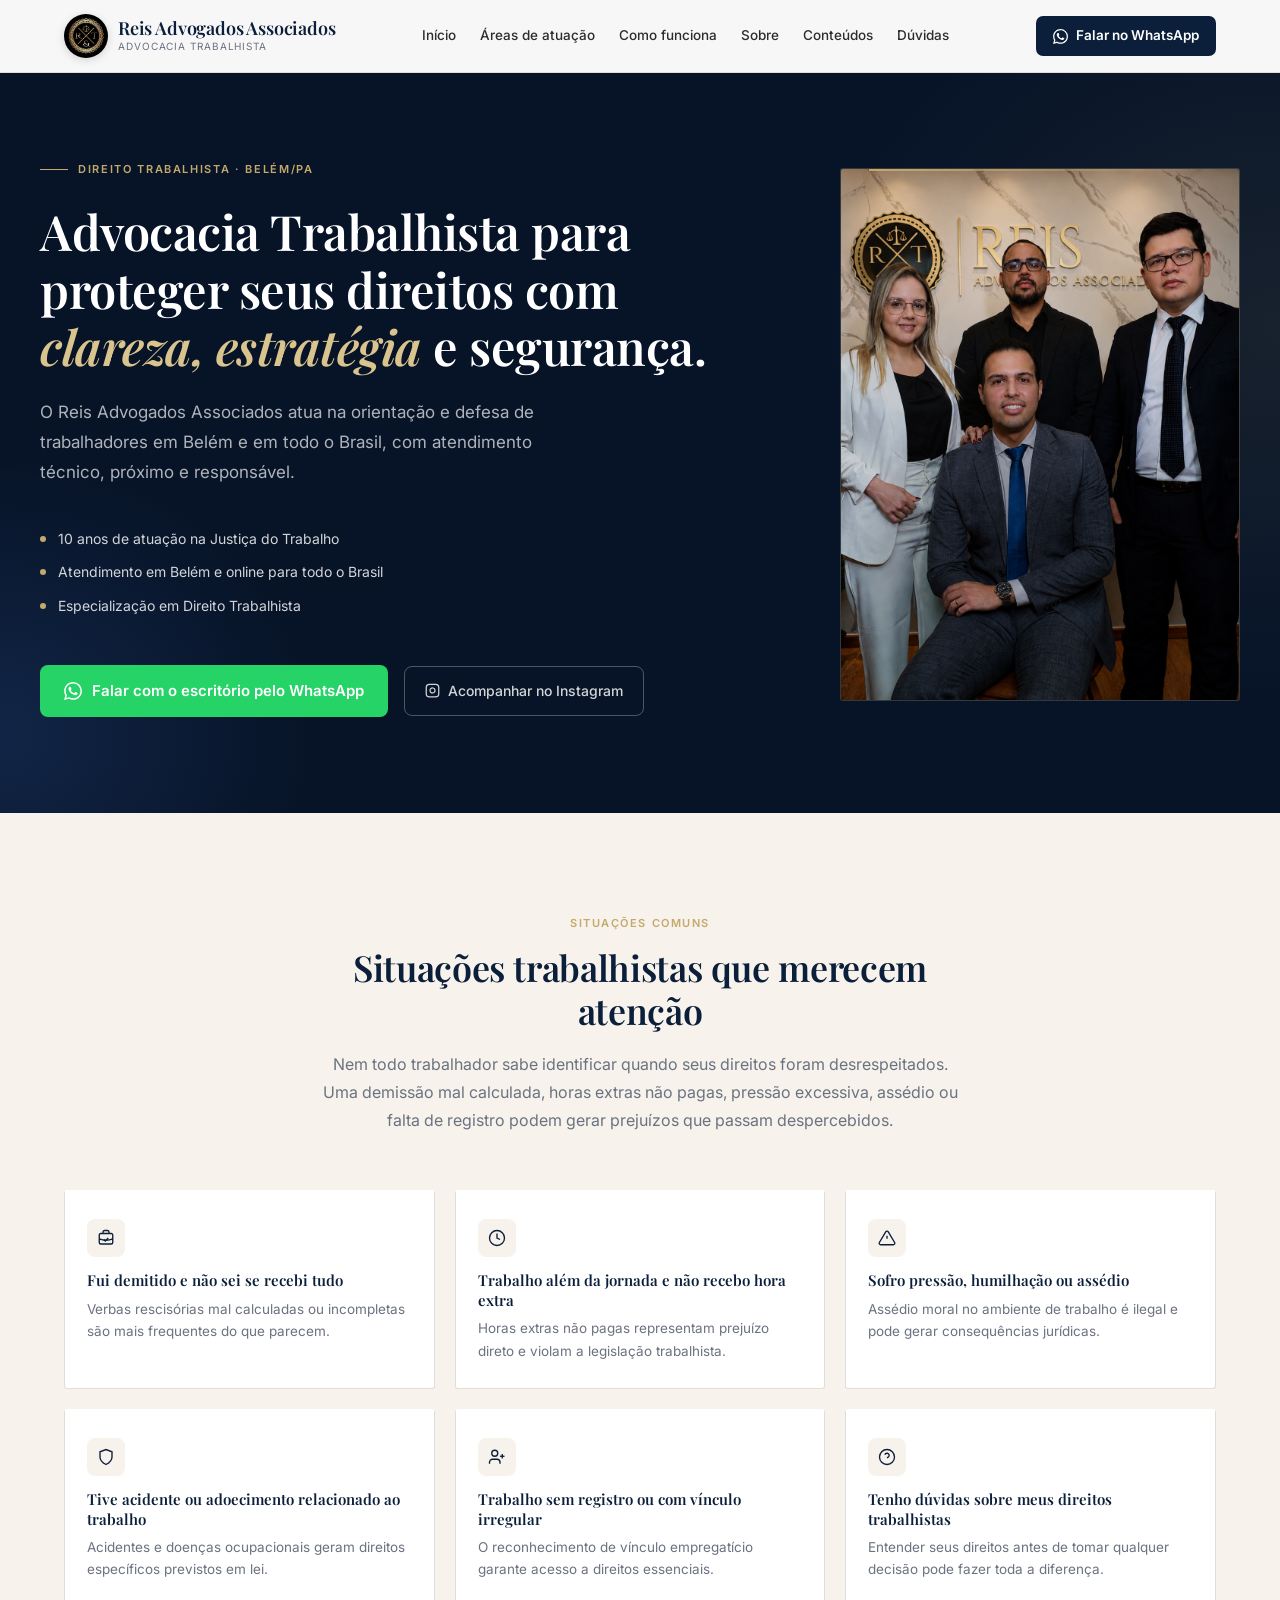
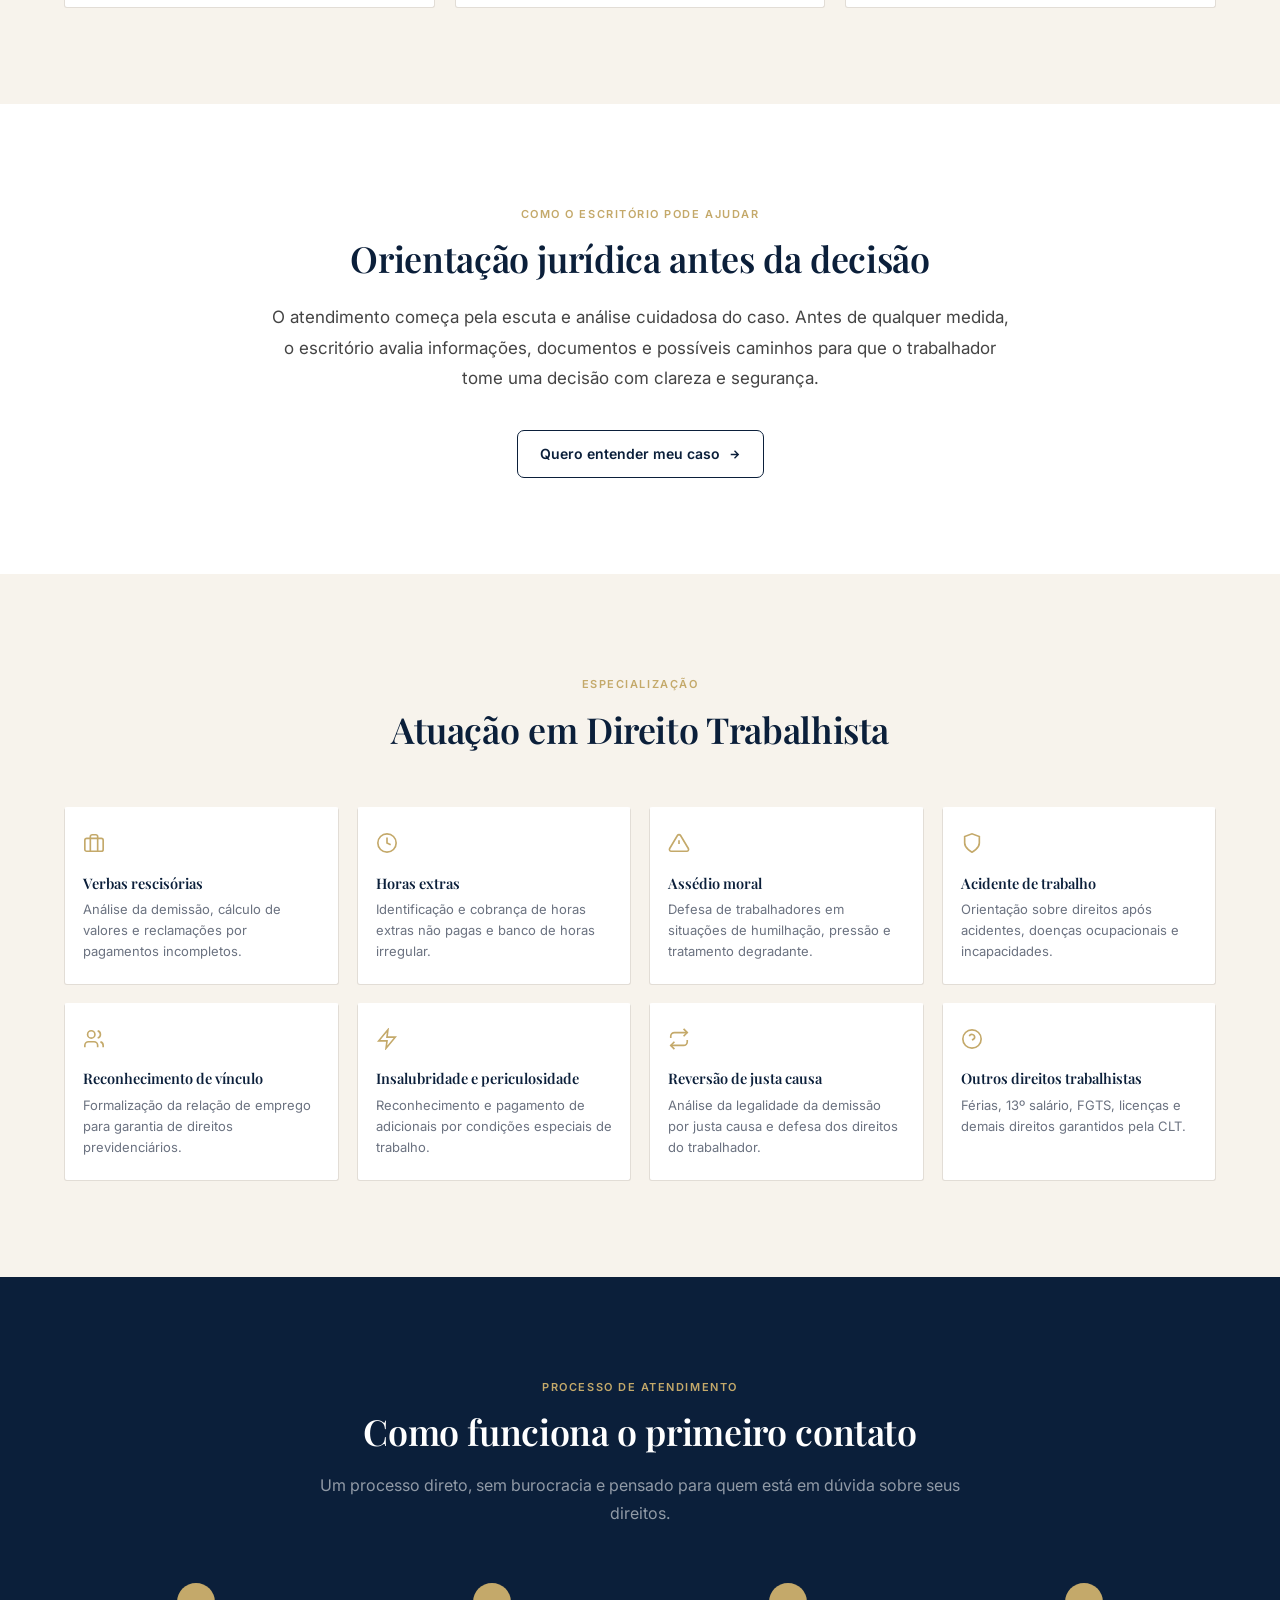
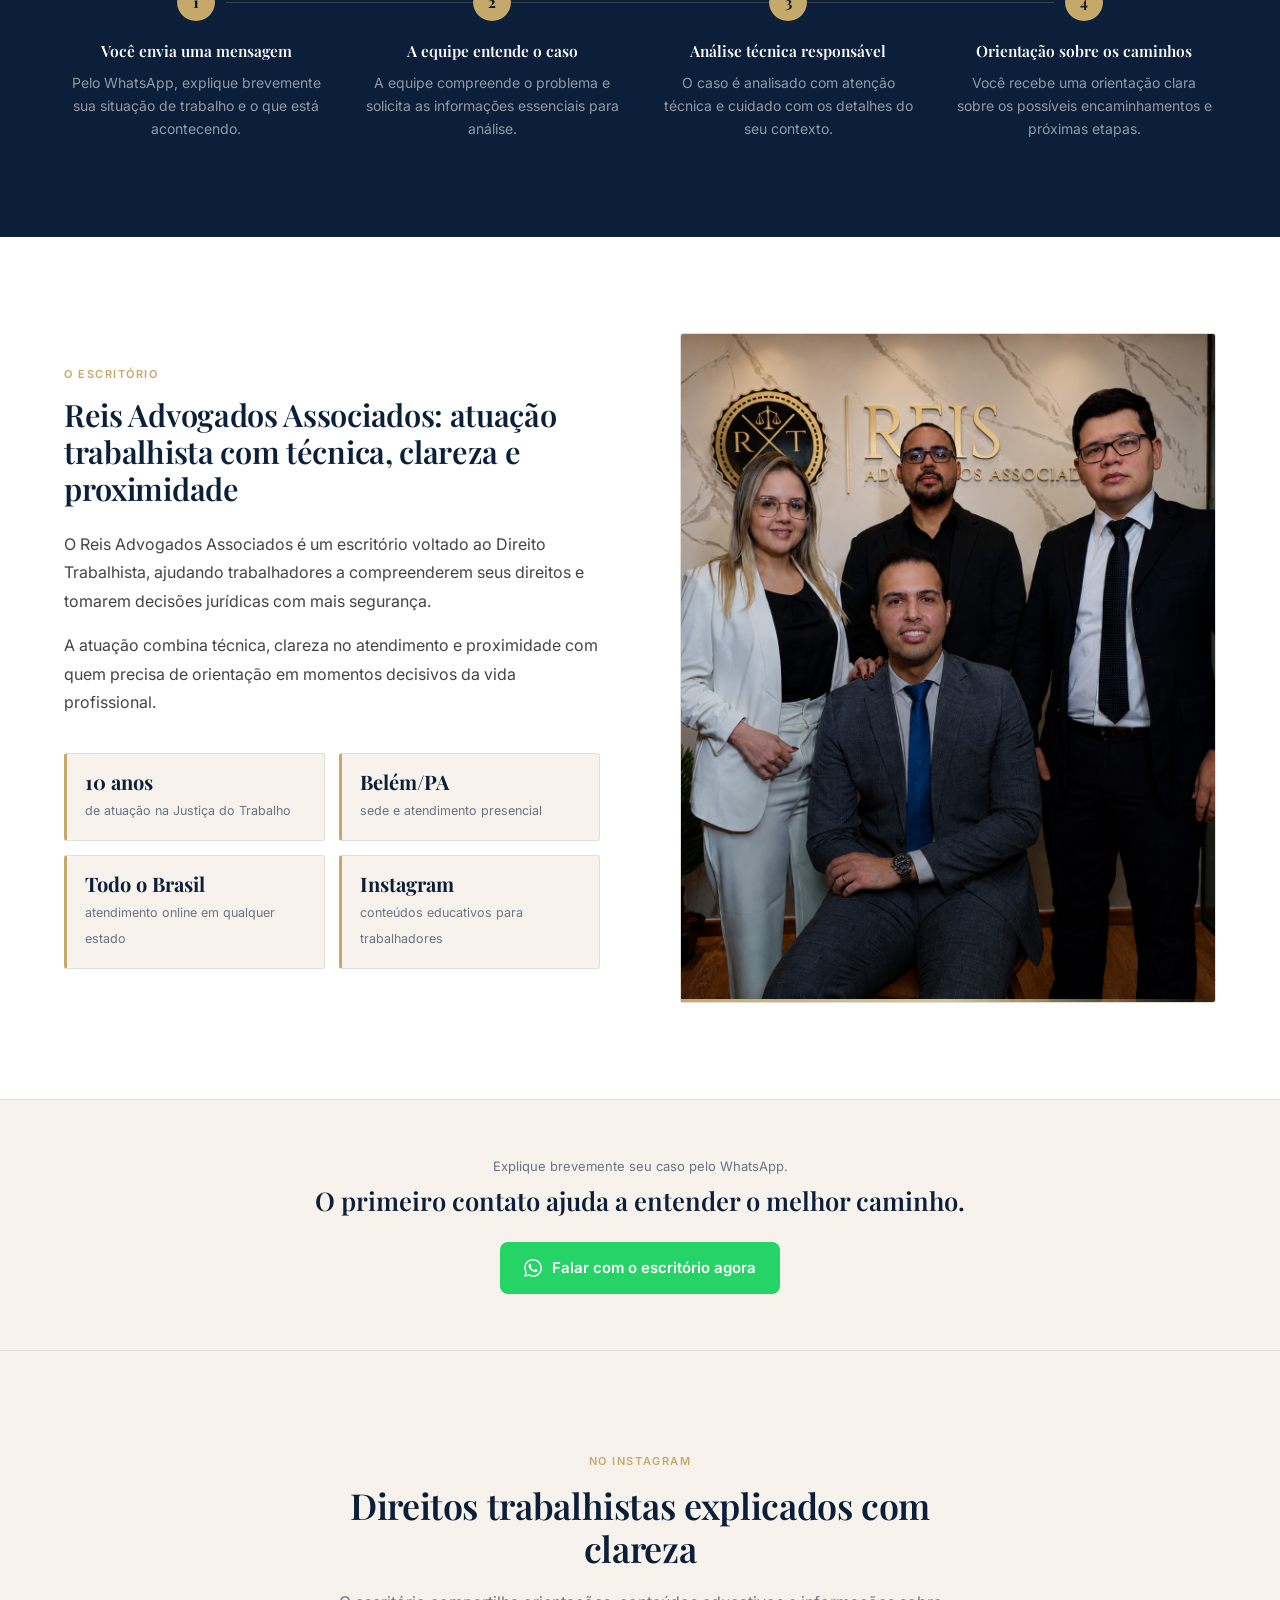
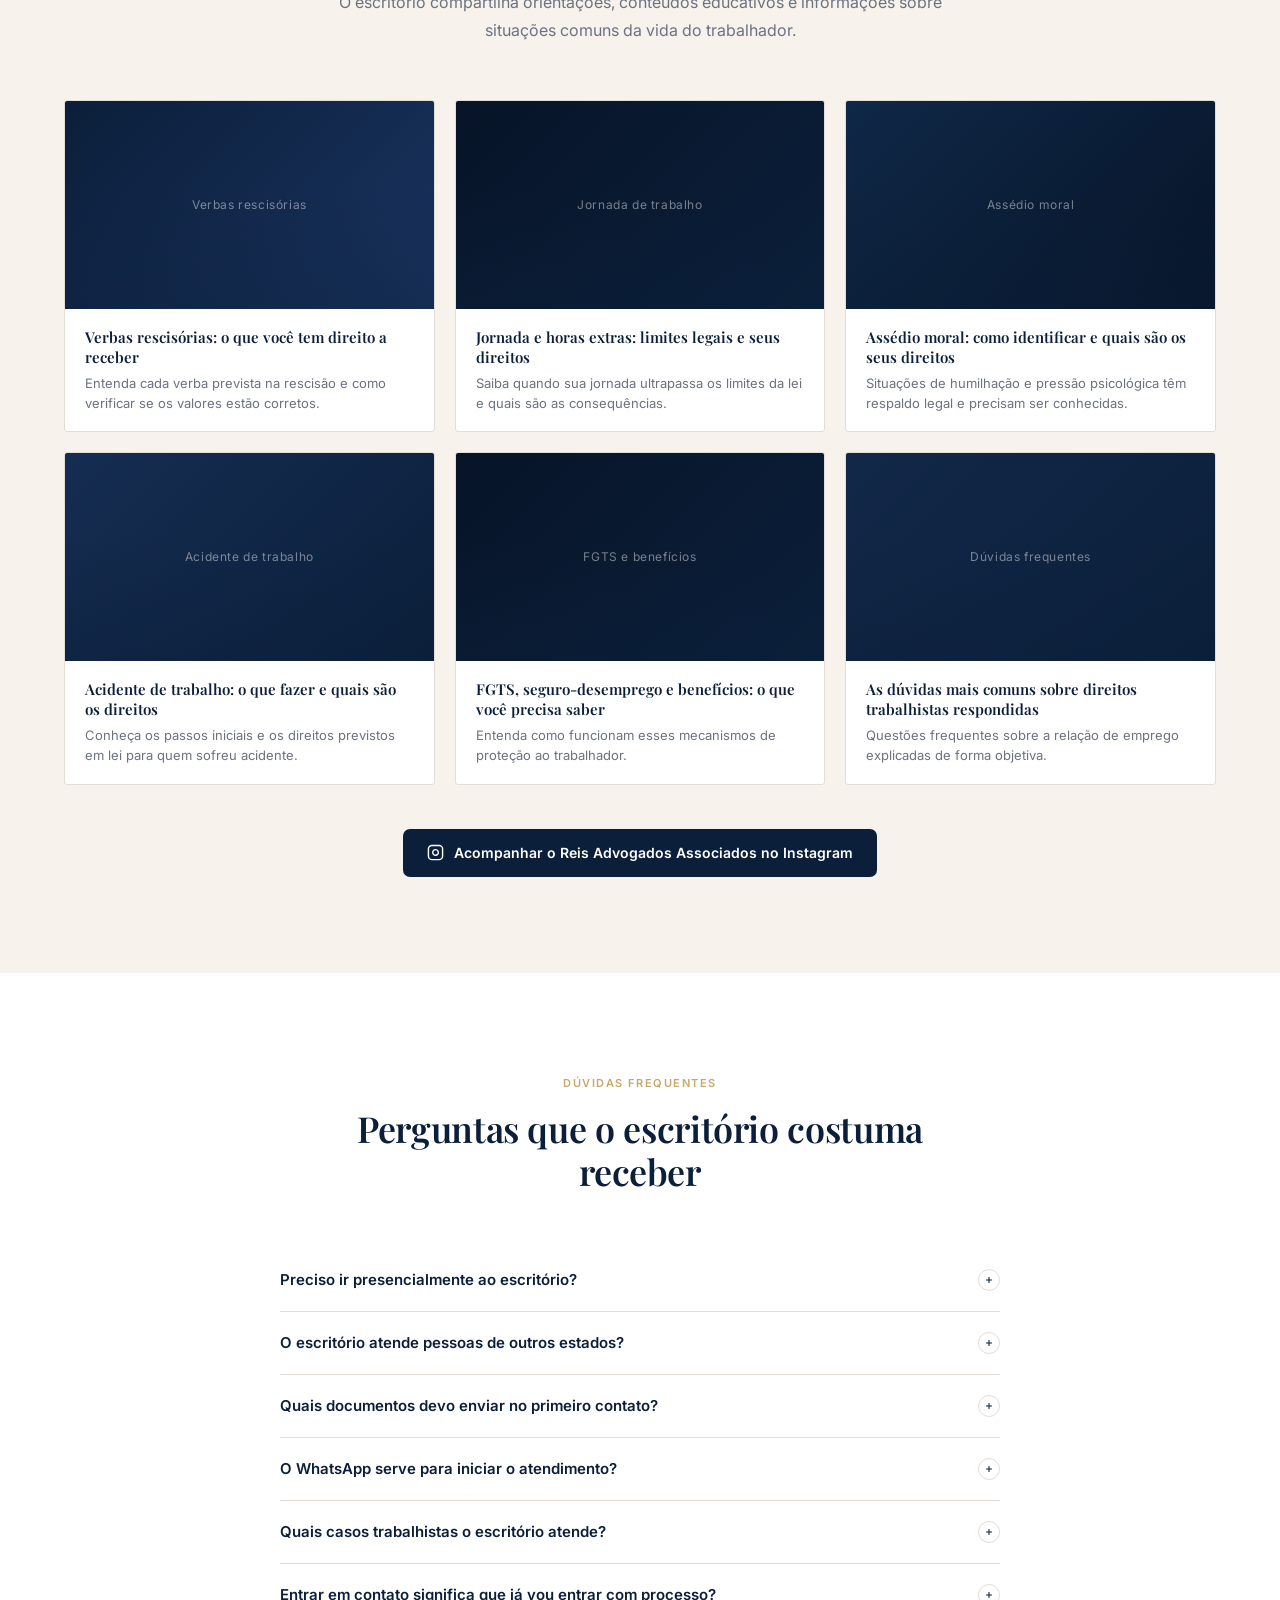
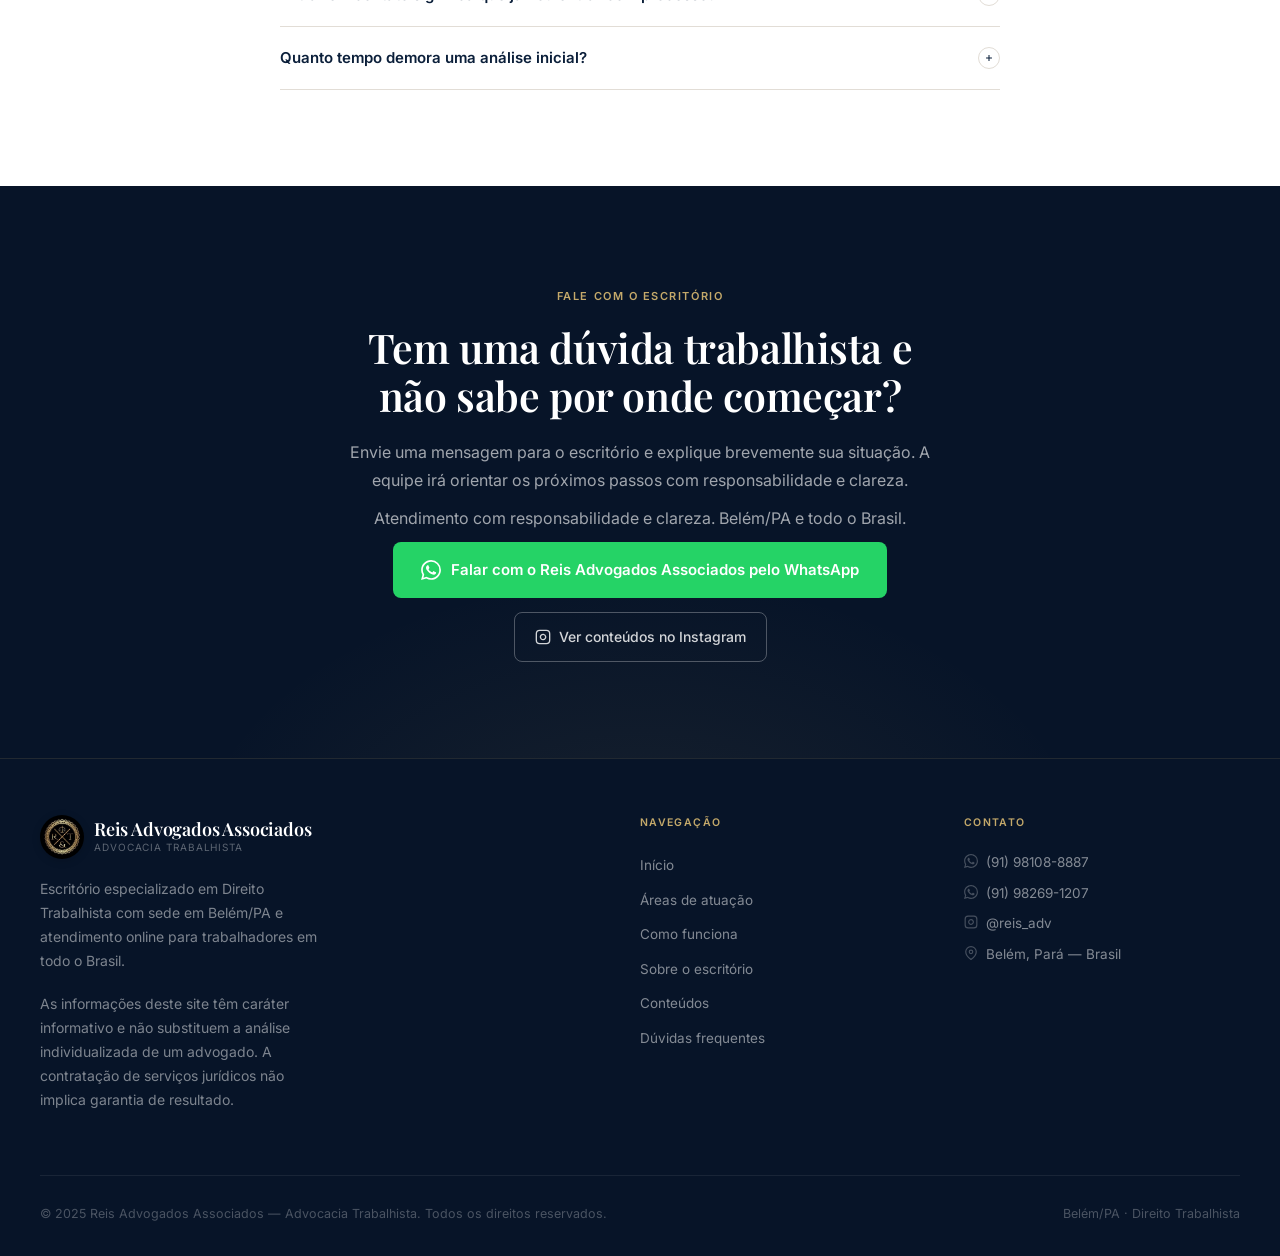
==== index.html @ 092347cc "Add files via upload" ====
<!doctype html>
<html lang="pt-BR">

<head>
  <meta charset="UTF-8">
  <meta name="viewport" content="width=device-width, initial-scale=1.0">
  <title>Reis Advogados Associados | Advocacia Trabalhista em Belém e Atendimento Online</title>
  <meta name="description"
    content="Advocacia trabalhista para trabalhadores em Belém e em todo o Brasil. Orientação em demissão, verbas rescisórias, horas extras, assédio, acidente de trabalho e outros direitos.">
  <meta name="keywords"
    content="advocacia trabalhista Belém, advogado trabalhista Belém, direito trabalhista, atendimento trabalhista online, verbas rescisórias, horas extras, assédio moral, acidente de trabalho, Reis Advogados Associados">
  <meta property="og:title" content="Reis Advogados Associados | Advocacia Trabalhista em Belém e Atendimento Online">
  <meta property="og:description"
    content="Advocacia trabalhista para trabalhadores em Belém e em todo o Brasil. Orientação em demissão, verbas rescisórias, horas extras, assédio, acidente de trabalho e outros direitos.">
  <meta property="og:type" content="website">
  <meta property="og:locale" content="pt_BR">
  <link rel="preconnect" href="https://fonts.googleapis.com">
  <link rel="preconnect" href="https://fonts.gstatic.com" crossorigin>
  <link
    href="https://fonts.googleapis.com/css2?family=Playfair+Display:ital,wght@0,400;0,500;0,600;0,700;1,400;1,600&family=Inter:wght@300;400;500;600&display=swap"
    rel="stylesheet">
  <style>
    *,
    *::before,
    *::after {
      box-sizing: border-box;
      margin: 0;
      padding: 0;
    }

    :root {
      --navy: #0B1F3A;
      --navy-deep: #071428;
      --navy-mid: #1a3360;
      --ivory: #F7F3EC;
      --ivory-warm: #EDE8DF;
      --gold: #C4A96A;
      --gold-light: #D9C48E;
      --graphite: #2C2C2C;
      --muted: #6B7280;
      --border: #E2DDD6;
      --surface: #FFFFFF;
      --whatsapp: #25D366;
      --whatsapp-dk: #1DAB52;

      --font-display: 'Playfair Display', 'Georgia', serif;
      --font-body: 'Inter', -apple-system, system-ui, sans-serif;

      --max-w: 1200px;
      --sp-lg: 96px;
      --sp-md: 64px;
    }

    html {
      scroll-behavior: smooth;
    }

    body {
      font-family: var(--font-body);
      background: var(--surface);
      color: var(--graphite);
      line-height: 1.6;
      font-size: 16px;
      -webkit-font-smoothing: antialiased;
    }

    .container {
      max-width: var(--max-w);
      margin: 0 auto;
      padding: 0 24px;
    }

    /* ── HEADER ─────────────────────────────── */
    .site-header {
      position: fixed;
      top: 0;
      left: 0;
      right: 0;
      z-index: 200;
      background: rgba(255, 255, 255, 0.97);
      backdrop-filter: blur(10px);
      border-bottom: 1px solid var(--border);
      transition: box-shadow 0.3s;
    }

    .site-header.scrolled {
      box-shadow: 0 2px 20px rgba(11, 31, 58, 0.09);
    }

    .header-inner {
      max-width: var(--max-w);
      margin: 0 auto;
      padding: 0 24px;
      height: 72px;
      display: flex;
      align-items: center;
      justify-content: space-between;
      gap: 24px;
    }

    .logo {
      display: flex;
      align-items: center;
      gap: 10px;
      text-decoration: none;
      flex-shrink: 0;
    }

    .logo-img {
      width: 44px;
      height: 44px;
      border-radius: 50%;
      object-fit: cover;
      box-shadow: 0 2px 8px rgba(0, 0, 0, 0.15);
    }

    .logo-text {
      font-family: var(--font-display);
      font-weight: 600;
      font-size: 18px;
      color: var(--navy);
      letter-spacing: -0.01em;
      line-height: 1.15;
    }

    .logo-sub {
      display: block;
      font-family: var(--font-body);
      font-weight: 400;
      font-size: 10px;
      color: var(--muted);
      letter-spacing: 0.09em;
      text-transform: uppercase;
    }

    .main-nav {
      display: flex;
      align-items: center;
      gap: 2px;
    }

    .main-nav a {
      text-decoration: none;
      font-size: 13.5px;
      font-weight: 500;
      color: var(--graphite);
      padding: 8px 11px;
      border-radius: 6px;
      transition: color 0.2s, background 0.2s;
      white-space: nowrap;
    }

    .main-nav a:hover {
      color: var(--navy);
      background: var(--ivory);
    }

    .header-actions {
      display: flex;
      align-items: center;
      gap: 12px;
      flex-shrink: 0;
    }

    .btn-header-wa {
      display: inline-flex;
      align-items: center;
      gap: 8px;
      background: var(--navy);
      color: #fff;
      text-decoration: none;
      font-size: 13.5px;
      font-weight: 600;
      padding: 9px 17px;
      border-radius: 7px;
      transition: background 0.2s, transform 0.15s;
      white-space: nowrap;
    }

    .btn-header-wa:hover {
      background: var(--navy-mid);
      transform: translateY(-1px);
    }

    .hamburger {
      display: none;
      flex-direction: column;
      gap: 5px;
      cursor: pointer;
      padding: 8px;
      background: none;
      border: none;
    }

    .hamburger span {
      display: block;
      width: 22px;
      height: 2px;
      background: var(--navy);
      border-radius: 2px;
      transition: all 0.3s;
    }

    .hamburger.open span:nth-child(1) {
      transform: translateY(7px) rotate(45deg);
    }

    .hamburger.open span:nth-child(2) {
      opacity: 0;
    }

    .hamburger.open span:nth-child(3) {
      transform: translateY(-7px) rotate(-45deg);
    }

    .mobile-nav {
      display: none;
      position: fixed;
      inset: 0;
      z-index: 199;
      background: rgba(255, 255, 255, 0.98);
      backdrop-filter: blur(10px);
      flex-direction: column;
      padding: 96px 32px 40px;
      gap: 4px;
      overflow-y: auto;
    }

    .mobile-nav.open {
      display: flex;
    }

    .mobile-nav a {
      text-decoration: none;
      font-size: 19px;
      font-family: var(--font-display);
      font-weight: 500;
      color: var(--navy);
      padding: 13px 0;
      border-bottom: 1px solid var(--border);
      transition: color 0.2s;
    }

    .mobile-nav a:hover {
      color: var(--gold);
    }

    .mobile-nav .btn-header-wa {
      margin-top: 28px;
      justify-content: center;
      font-size: 16px;
      padding: 15px 24px;
    }

    /* ── HERO ────────────────────────────────── */
    .hero {
      background: var(--navy-deep);
      padding: 152px 24px 96px;
      position: relative;
      overflow: hidden;
    }

    .hero::before {
      content: '';
      position: absolute;
      inset: 0;
      pointer-events: none;
      background:
        radial-gradient(ellipse 55% 70% at 100% 40%, rgba(196, 169, 106, 0.09) 0%, transparent 65%),
        radial-gradient(ellipse 40% 55% at 0% 90%, rgba(26, 51, 96, 0.55) 0%, transparent 60%);
    }

    .hero-inner {
      max-width: var(--max-w);
      margin: 0 auto;
      display: grid;
      grid-template-columns: 1fr 400px;
      gap: 72px;
      align-items: center;
      position: relative;
    }

    .hero-eyebrow {
      display: inline-flex;
      align-items: center;
      gap: 10px;
      font-size: 11px;
      font-weight: 600;
      letter-spacing: 0.15em;
      text-transform: uppercase;
      color: var(--gold);
      margin-bottom: 24px;
    }

    .hero-eyebrow::before {
      content: '';
      display: block;
      width: 28px;
      height: 1px;
      background: var(--gold);
    }

    .hero h1 {
      font-family: var(--font-display);
      font-size: clamp(30px, 3.8vw, 50px);
      font-weight: 600;
      line-height: 1.18;
      letter-spacing: -0.01em;
      color: #fff;
      margin-bottom: 24px;
    }

    .hero h1 em {
      font-style: italic;
      color: var(--gold-light);
    }

    .hero-sub {
      font-size: 17px;
      line-height: 1.75;
      color: rgba(255, 255, 255, 0.68);
      max-width: 500px;
      margin-bottom: 40px;
    }

    .hero-proof {
      list-style: none;
      display: flex;
      flex-direction: column;
      gap: 11px;
      margin-bottom: 48px;
    }

    .hero-proof li {
      display: flex;
      align-items: center;
      gap: 12px;
      font-size: 14px;
      color: rgba(255, 255, 255, 0.82);
    }

    .hero-proof li::before {
      content: '';
      flex-shrink: 0;
      width: 6px;
      height: 6px;
      background: var(--gold);
      border-radius: 50%;
    }

    .hero-actions {
      display: flex;
      align-items: center;
      gap: 16px;
      flex-wrap: wrap;
    }

    .btn-wa {
      display: inline-flex;
      align-items: center;
      gap: 10px;
      background: var(--whatsapp);
      color: #fff;
      text-decoration: none;
      font-size: 15px;
      font-weight: 600;
      padding: 14px 24px;
      border-radius: 8px;
      transition: background 0.2s, transform 0.15s, box-shadow 0.2s;
    }

    .btn-wa:hover {
      background: var(--whatsapp-dk);
      transform: translateY(-2px);
      box-shadow: 0 10px 28px rgba(37, 211, 102, 0.28);
    }

    .btn-ghost {
      display: inline-flex;
      align-items: center;
      gap: 8px;
      border: 1px solid rgba(255, 255, 255, 0.28);
      color: rgba(255, 255, 255, 0.82);
      text-decoration: none;
      font-size: 14px;
      font-weight: 500;
      padding: 13px 20px;
      border-radius: 8px;
      transition: border-color 0.2s, color 0.2s, background 0.2s;
    }

    .btn-ghost:hover {
      border-color: rgba(255, 255, 255, 0.55);
      color: #fff;
      background: rgba(255, 255, 255, 0.05);
    }

    .hero-visual {
      position: relative;
    }

    .hero-img-frame {
      background: rgba(255, 255, 255, 0.04);
      border: 1px solid rgba(196, 169, 106, 0.2);
      border-radius: 3px;
      aspect-ratio: 3/4;
      display: flex;
      flex-direction: column;
      align-items: center;
      justify-content: center;
      text-align: center;
      padding: 32px;
      position: relative;
      overflow: hidden;
    }

    .hero-img-frame::before {
      content: '';
      position: absolute;
      inset: 0;
      background: linear-gradient(135deg, rgba(196, 169, 106, 0.06) 0%, transparent 60%);
    }

    .hero-img-frame::after {
      content: '';
      position: absolute;
      top: 0;
      left: 28px;
      right: 28px;
      height: 2px;
      background: linear-gradient(90deg, var(--gold), transparent);
    }

    .frame-ph-icon {
      width: 44px;
      height: 44px;
      opacity: 0.25;
      margin-bottom: 16px;
    }

    .frame-ph-text {
      font-size: 12px;
      color: rgba(255, 255, 255, 0.38);
      line-height: 1.6;
    }

    .frame-ph-text strong {
      display: block;
      font-size: 13px;
      color: rgba(255, 255, 255, 0.48);
      margin-bottom: 4px;
      font-weight: 500;
    }

    /* ── SECTION BASE ────────────────────────── */
    .section-pad {
      padding: var(--sp-lg) 0;
    }

    .section-pad-sm {
      padding: var(--sp-md) 0;
    }

    .section-head {
      text-align: center;
      max-width: 640px;
      margin: 0 auto 56px;
    }

    .eyebrow {
      display: inline-block;
      font-size: 11px;
      font-weight: 600;
      letter-spacing: 0.14em;
      text-transform: uppercase;
      color: var(--gold);
      margin-bottom: 14px;
    }

    .section-head h2 {
      font-family: var(--font-display);
      font-size: clamp(25px, 2.8vw, 36px);
      font-weight: 600;
      color: var(--navy);
      line-height: 1.2;
      margin-bottom: 18px;
      letter-spacing: -0.01em;
    }

    .section-head p {
      font-size: 16px;
      color: var(--muted);
      line-height: 1.75;
    }

    /* ── PROBLEMS ────────────────────────────── */
    .problems {
      background: var(--ivory);
    }

    .problems-grid {
      display: grid;
      grid-template-columns: repeat(3, 1fr);
      gap: 20px;
    }

    .prob-card {
      background: var(--surface);
      border: 1px solid var(--border);
      border-top: 3px solid transparent;
      border-radius: 3px;
      padding: 26px 22px;
      transition: border-top-color 0.25s, transform 0.2s, box-shadow 0.2s;
    }

    .prob-card:hover {
      border-top-color: var(--navy);
      transform: translateY(-3px);
      box-shadow: 0 8px 28px rgba(11, 31, 58, 0.08);
    }

    .prob-icon {
      width: 38px;
      height: 38px;
      background: var(--ivory);
      border-radius: 8px;
      display: flex;
      align-items: center;
      justify-content: center;
      margin-bottom: 14px;
      color: var(--navy);
    }

    .prob-card h3 {
      font-family: var(--font-display);
      font-size: 15px;
      font-weight: 600;
      color: var(--navy);
      margin-bottom: 7px;
      line-height: 1.3;
    }

    .prob-card p {
      font-size: 13.5px;
      color: var(--muted);
      line-height: 1.65;
    }

    /* ── SOLUTION ────────────────────────────── */
    .solution {
      background: var(--surface);
    }

    .solution-box {
      max-width: 740px;
      margin: 0 auto;
      text-align: center;
    }

    .solution-box h2 {
      font-family: var(--font-display);
      font-size: clamp(25px, 2.8vw, 36px);
      font-weight: 600;
      color: var(--navy);
      line-height: 1.2;
      margin-bottom: 22px;
      letter-spacing: -0.01em;
    }

    .solution-box p {
      font-size: 17px;
      color: #444;
      line-height: 1.8;
      margin-bottom: 36px;
    }

    .btn-outline {
      display: inline-flex;
      align-items: center;
      gap: 8px;
      border: 1.5px solid var(--navy);
      color: var(--navy);
      text-decoration: none;
      font-size: 14px;
      font-weight: 600;
      padding: 12px 22px;
      border-radius: 7px;
      transition: background 0.2s, color 0.2s;
    }

    .btn-outline:hover {
      background: var(--navy);
      color: #fff;
    }

    /* ── AREAS ───────────────────────────────── */
    .areas {
      background: var(--ivory);
    }

    .areas-grid {
      display: grid;
      grid-template-columns: repeat(4, 1fr);
      gap: 18px;
    }

    .area-card {
      background: var(--surface);
      border: 1px solid var(--border);
      border-top: 3px solid transparent;
      border-radius: 3px;
      padding: 22px 18px;
      transition: border-top-color 0.2s, transform 0.2s, box-shadow 0.2s;
    }

    .area-card:hover {
      border-top-color: var(--gold);
      transform: translateY(-2px);
      box-shadow: 0 6px 22px rgba(11, 31, 58, 0.07);
    }

    .area-icon {
      color: var(--gold);
      margin-bottom: 12px;
    }

    .area-card h3 {
      font-family: var(--font-display);
      font-size: 14.5px;
      font-weight: 600;
      color: var(--navy);
      margin-bottom: 7px;
      line-height: 1.3;
    }

    .area-card p {
      font-size: 13px;
      color: var(--muted);
      line-height: 1.6;
    }

    /* ── HOW IT WORKS ────────────────────────── */
    .how {
      background: var(--navy);
    }

    .how .section-head h2 {
      color: #fff;
    }

    .how .section-head p {
      color: rgba(255, 255, 255, 0.55);
    }

    .steps-grid {
      display: grid;
      grid-template-columns: repeat(4, 1fr);
      gap: 32px;
      position: relative;
    }

    .steps-grid::before {
      content: '';
      position: absolute;
      top: 19px;
      left: calc(12.5% + 18px);
      right: calc(12.5% + 18px);
      height: 1px;
      background: rgba(196, 169, 106, 0.25);
    }

    .step {
      text-align: center;
    }

    .step-num {
      width: 38px;
      height: 38px;
      background: var(--gold);
      border-radius: 50%;
      display: flex;
      align-items: center;
      justify-content: center;
      font-family: var(--font-display);
      font-size: 15px;
      font-weight: 700;
      color: var(--navy-deep);
      margin: 0 auto 20px;
      position: relative;
      z-index: 1;
    }

    .step h3 {
      font-family: var(--font-display);
      font-size: 15.5px;
      font-weight: 600;
      color: #fff;
      margin-bottom: 10px;
      line-height: 1.3;
    }

    .step p {
      font-size: 14px;
      color: rgba(255, 255, 255, 0.55);
      line-height: 1.65;
    }

    /* ── ABOUT ───────────────────────────────── */
    .about {
      background: var(--surface);
    }

    .about-inner {
      max-width: var(--max-w);
      margin: 0 auto;
      padding: 0 24px;
      display: grid;
      grid-template-columns: 1fr 1fr;
      gap: 80px;
      align-items: center;
    }

    .about-content .eyebrow {
      display: block;
      margin-bottom: 14px;
    }

    .about-content h2 {
      font-family: var(--font-display);
      font-size: clamp(24px, 2.4vw, 32px);
      font-weight: 600;
      color: var(--navy);
      line-height: 1.2;
      margin-bottom: 22px;
      letter-spacing: -0.01em;
    }

    .about-content p {
      font-size: 16px;
      color: #444;
      line-height: 1.78;
      margin-bottom: 16px;
    }

    .about-stats {
      display: grid;
      grid-template-columns: 1fr 1fr;
      gap: 14px;
      margin-top: 36px;
    }

    .stat {
      background: var(--ivory);
      border: 1px solid var(--border);
      border-left: 3px solid var(--gold);
      border-radius: 3px;
      padding: 18px;
    }

    .stat strong {
      display: block;
      font-family: var(--font-display);
      font-size: 20px;
      font-weight: 700;
      color: var(--navy);
      line-height: 1;
      margin-bottom: 5px;
    }

    .stat span {
      font-size: 12.5px;
      color: var(--muted);
      line-height: 1.4;
    }

    .about-visual {
      background: var(--ivory);
      border: 1px solid var(--border);
      border-radius: 3px;
      aspect-ratio: 4/5;
      display: flex;
      align-items: center;
      justify-content: center;
      flex-direction: column;
      gap: 12px;
      text-align: center;
      padding: 40px;
      position: relative;
      overflow: hidden;
    }

    .about-visual::after {
      content: '';
      position: absolute;
      bottom: 0;
      left: 0;
      right: 0;
      height: 3px;
      background: linear-gradient(90deg, var(--gold), var(--gold-light), transparent);
    }

    .about-ph-text {
      font-size: 13px;
      color: var(--muted);
      line-height: 1.6;
      max-width: 200px;
    }

    .about-ph-text strong {
      display: block;
      font-size: 14px;
      color: var(--graphite);
      font-weight: 500;
      margin-bottom: 4px;
    }

    /* ── MID-PAGE CTA ────────────────────────── */
    .mid-cta {
      background: var(--ivory);
      padding: 56px 24px;
      text-align: center;
      border-top: 1px solid var(--border);
      border-bottom: 1px solid var(--border);
    }

    .mid-cta p.micro {
      font-size: 13px;
      color: var(--muted);
      margin-bottom: 8px;
    }

    .mid-cta h3 {
      font-family: var(--font-display);
      font-size: clamp(20px, 2vw, 26px);
      color: var(--navy);
      font-weight: 600;
      margin-bottom: 24px;
      line-height: 1.3;
    }

    /* ── CONTENT ─────────────────────────────── */
    .content-sec {
      background: var(--ivory);
    }

    .content-grid {
      display: grid;
      grid-template-columns: repeat(3, 1fr);
      gap: 20px;
      margin-bottom: 44px;
    }

    .content-card {
      background: var(--surface);
      border: 1px solid var(--border);
      border-radius: 3px;
      overflow: hidden;
      text-decoration: none;
      color: inherit;
      display: block;
      transition: transform 0.2s, box-shadow 0.2s;
    }

    .content-card:hover {
      transform: translateY(-3px);
      box-shadow: 0 10px 28px rgba(11, 31, 58, 0.1);
    }

    .card-thumb {
      aspect-ratio: 16/9;
      display: flex;
      align-items: center;
      justify-content: center;
      position: relative;
      overflow: hidden;
    }

    .card-thumb::after {
      content: '';
      position: absolute;
      inset: 0;
      background: linear-gradient(to bottom, transparent 40%, rgba(11, 31, 58, 0.35));
    }

    .thumb-label {
      font-size: 12px;
      color: rgba(255, 255, 255, 0.45);
      letter-spacing: 0.05em;
      position: relative;
      z-index: 1;
    }

    .card-body {
      padding: 18px 20px;
    }

    .card-body h3 {
      font-family: var(--font-display);
      font-size: 15px;
      font-weight: 600;
      color: var(--navy);
      margin-bottom: 6px;
      line-height: 1.35;
    }

    .card-body p {
      font-size: 13px;
      color: var(--muted);
      line-height: 1.55;
    }

    .ig-cta {
      text-align: center;
    }

    .btn-ig {
      display: inline-flex;
      align-items: center;
      gap: 10px;
      background: var(--navy);
      color: #fff;
      text-decoration: none;
      font-size: 14px;
      font-weight: 600;
      padding: 13px 24px;
      border-radius: 7px;
      transition: background 0.2s, transform 0.15s;
    }

    .btn-ig:hover {
      background: var(--navy-mid);
      transform: translateY(-1px);
    }

    /* ── FAQ ─────────────────────────────────── */
    .faq {
      background: var(--surface);
    }

    .faq-list {
      max-width: 720px;
      margin: 0 auto;
    }

    .faq-item {
      border-bottom: 1px solid var(--border);
    }

    .faq-btn {
      display: flex;
      justify-content: space-between;
      align-items: center;
      gap: 16px;
      padding: 20px 0;
      cursor: pointer;
      background: none;
      border: none;
      width: 100%;
      text-align: left;
      font-family: var(--font-body);
    }

    .faq-btn span {
      font-size: 15px;
      font-weight: 600;
      color: var(--navy);
      line-height: 1.4;
    }

    .faq-icon {
      flex-shrink: 0;
      width: 22px;
      height: 22px;
      border: 1.5px solid var(--border);
      border-radius: 50%;
      display: flex;
      align-items: center;
      justify-content: center;
      transition: background 0.2s, border-color 0.2s, transform 0.25s;
      color: var(--muted);
    }

    .faq-item.open .faq-icon {
      background: var(--navy);
      border-color: var(--navy);
      color: #fff;
      transform: rotate(45deg);
    }

    .faq-answer {
      overflow: hidden;
      max-height: 0;
      transition: max-height 0.38s ease;
    }

    .faq-item.open .faq-answer {
      max-height: 280px;
    }

    .faq-answer p {
      font-size: 15px;
      color: var(--muted);
      line-height: 1.75;
      padding-bottom: 20px;
    }

    /* ── CTA FINAL ───────────────────────────── */
    .cta-final {
      background: var(--navy-deep);
      padding: 96px 24px;
      text-align: center;
      position: relative;
      overflow: hidden;
    }

    .cta-final::before {
      content: '';
      position: absolute;
      inset: 0;
      background: radial-gradient(ellipse 55% 80% at 50% 120%, rgba(196, 169, 106, 0.09) 0%, transparent 65%);
      pointer-events: none;
    }

    .cta-inner {
      max-width: 580px;
      margin: 0 auto;
      position: relative;
    }

    .cta-final .eyebrow {
      margin-bottom: 18px;
    }

    .cta-final h2 {
      font-family: var(--font-display);
      font-size: clamp(26px, 3.2vw, 42px);
      font-weight: 600;
      color: #fff;
      line-height: 1.18;
      margin-bottom: 18px;
      letter-spacing: -0.01em;
    }

    .cta-final p {
      font-size: 16px;
      color: rgba(255, 255, 255, 0.62);
      line-height: 1.75;
      margin-bottom: 10px;
    }

    .cta-micro {
      font-size: 13px;
      color: rgba(255, 255, 255, 0.38);
      margin-bottom: 36px;
    }

    .cta-actions {
      display: flex;
      gap: 14px;
      justify-content: center;
      flex-wrap: wrap;
    }

    .btn-wa-lg {
      display: inline-flex;
      align-items: center;
      gap: 10px;
      background: var(--whatsapp);
      color: #fff;
      text-decoration: none;
      font-size: 15px;
      font-weight: 600;
      padding: 16px 28px;
      border-radius: 8px;
      transition: background 0.2s, transform 0.15s, box-shadow 0.2s;
    }

    .btn-wa-lg:hover {
      background: var(--whatsapp-dk);
      transform: translateY(-2px);
      box-shadow: 0 12px 32px rgba(37, 211, 102, 0.22);
    }

    /* ── FOOTER ──────────────────────────────── */
    .footer {
      background: var(--navy-deep);
      border-top: 1px solid rgba(196, 169, 106, 0.14);
      padding: 56px 24px 32px;
    }

    .footer-inner {
      max-width: var(--max-w);
      margin: 0 auto;
    }

    .footer-top {
      display: grid;
      grid-template-columns: 2fr 1fr 1fr;
      gap: 48px;
      padding-bottom: 44px;
      border-bottom: 1px solid rgba(255, 255, 255, 0.07);
      margin-bottom: 28px;
    }

    .footer-brand .logo {
      margin-bottom: 18px;
    }

    .footer-brand .logo-text {
      color: #fff;
    }

    .footer-brand .logo-sub {
      color: rgba(255, 255, 255, 0.35);
    }

    .footer-brand p {
      font-size: 14px;
      color: rgba(255, 255, 255, 0.48);
      line-height: 1.7;
      max-width: 280px;
      margin-bottom: 20px;
    }

    .footer-legal {
      font-size: 11.5px;
      color: rgba(255, 255, 255, 0.28);
      line-height: 1.65;
      max-width: 280px;
    }

    .footer-col h4 {
      font-size: 10.5px;
      font-weight: 600;
      letter-spacing: 0.13em;
      text-transform: uppercase;
      color: var(--gold);
      margin-bottom: 20px;
    }

    .footer-col ul {
      list-style: none;
      display: flex;
      flex-direction: column;
      gap: 9px;
    }

    .footer-col ul a {
      text-decoration: none;
      font-size: 13.5px;
      color: rgba(255, 255, 255, 0.5);
      transition: color 0.2s;
    }

    .footer-col ul a:hover {
      color: rgba(255, 255, 255, 0.9);
    }

    .footer-contact-item {
      display: flex;
      align-items: flex-start;
      gap: 8px;
      font-size: 13.5px;
      color: rgba(255, 255, 255, 0.5);
      margin-bottom: 9px;
    }

    .footer-contact-item svg {
      flex-shrink: 0;
      margin-top: 2px;
      opacity: 0.5;
    }

    .footer-contact-item a {
      text-decoration: none;
      color: rgba(255, 255, 255, 0.5);
      transition: color 0.2s;
    }

    .footer-contact-item a:hover {
      color: rgba(255, 255, 255, 0.9);
    }

    .footer-bottom {
      display: flex;
      justify-content: space-between;
      align-items: center;
      gap: 16px;
      flex-wrap: wrap;
    }

    .footer-bottom p {
      font-size: 12.5px;
      color: rgba(255, 255, 255, 0.27);
    }

    /* ── MOBILE BOTTOM BAR ───────────────────── */
    .mobile-bar {
      display: none;
      position: fixed;
      bottom: 0;
      left: 0;
      right: 0;
      z-index: 150;
      padding: 12px 16px calc(12px + env(safe-area-inset-bottom));
      background: var(--surface);
      border-top: 1px solid var(--border);
      box-shadow: 0 -4px 18px rgba(11, 31, 58, 0.09);
    }

    .mobile-bar a {
      display: flex;
      align-items: center;
      justify-content: center;
      gap: 10px;
      background: var(--whatsapp);
      color: #fff;
      text-decoration: none;
      font-size: 15px;
      font-weight: 600;
      padding: 14px;
      border-radius: 10px;
      width: 100%;
    }

    /* ── ANIMATIONS ──────────────────────────── */
    .fade-up {
      opacity: 0;
      transform: translateY(26px);
      transition: opacity 0.6s ease, transform 0.6s ease;
    }

    .fade-up.visible {
      opacity: 1;
      transform: none;
    }

    .d1 {
      transition-delay: 0.1s;
    }

    .d2 {
      transition-delay: 0.2s;
    }

    .d3 {
      transition-delay: 0.3s;
    }

    /* ── RESPONSIVE ──────────────────────────── */
    @media (max-width: 1024px) {
      .areas-grid {
        grid-template-columns: repeat(2, 1fr);
      }

      .steps-grid {
        grid-template-columns: repeat(2, 1fr);
      }

      .steps-grid::before {
        display: none;
      }
    }

    @media (max-width: 768px) {
      :root {
        --sp-lg: 64px;
        --sp-md: 48px;
      }

      .main-nav,
      .btn-header-wa {
        display: none;
      }

      .hamburger {
        display: flex;
      }

      .hero {
        padding: 128px 20px 64px;
      }

      .hero-inner {
        grid-template-columns: 1fr;
        gap: 44px;
      }

      .hero-visual {
        display: none;
      }

      .problems-grid {
        grid-template-columns: 1fr 1fr;
      }

      .areas-grid {
        grid-template-columns: 1fr 1fr;
      }

      .steps-grid {
        grid-template-columns: 1fr 1fr;
      }

      .about-inner {
        grid-template-columns: 1fr;
        padding: 0 20px;
        gap: 48px;
      }

      .about-visual {
        display: none;
      }

      .content-grid {
        grid-template-columns: 1fr 1fr;
      }

      .footer-top {
        grid-template-columns: 1fr;
        gap: 36px;
      }

      .mobile-bar {
        display: block;
      }

      body {
        padding-bottom: 76px;
      }
    }

    @media (max-width: 540px) {
      .problems-grid {
        grid-template-columns: 1fr;
      }

      .areas-grid {
        grid-template-columns: 1fr;
      }

      .steps-grid {
        grid-template-columns: 1fr;
      }

      .content-grid {
        grid-template-columns: 1fr;
      }

      .about-stats {
        grid-template-columns: 1fr;
      }
    }
  </style>
</head>

<body>

  <header class="site-header" id="site-header">
    <div class="header-inner">
      <a href="#inicio" class="logo" aria-label="Reis Advogados Associados – Advocacia Trabalhista">
        <img src="mov5b2cb-image.png" alt="Logo Reis Advogados Associados" class="logo-img">
        <div>
          <div class="logo-text">Reis Advogados Associados</div>
          <span class="logo-sub">Advocacia Trabalhista</span>
        </div>
      </a>
      <nav class="main-nav" aria-label="Navegação principal">
        <a href="#inicio">Início</a>
        <a href="#areas">Áreas de atuação</a>
        <a href="#como-funciona">Como funciona</a>
        <a href="#sobre">Sobre</a>
        <a href="#conteudos">Conteúdos</a>
        <a href="#duvidas">Dúvidas</a>
      </nav>
      <div class="header-actions">
        <a href="https://wa.me/5591981088887?text=Ol%C3%A1%2C%20gostaria%20de%20entender%20meu%20caso%20trabalhista."
          class="btn-header-wa" target="_blank" rel="noopener" aria-label="Falar no WhatsApp">
          <svg width="15" height="15" viewBox="0 0 24 24" fill="currentColor" aria-hidden="true">
            <path
              d="M17.472 14.382c-.297-.149-1.758-.867-2.03-.967-.273-.099-.471-.148-.67.15-.197.297-.767.966-.94 1.164-.173.199-.347.223-.644.075-.297-.15-1.255-.463-2.39-1.475-.883-.788-1.48-1.761-1.653-2.059-.173-.297-.018-.458.13-.606.134-.133.298-.347.446-.52.149-.174.198-.298.298-.497.099-.198.05-.371-.025-.52-.075-.149-.669-1.612-.916-2.207-.242-.579-.487-.5-.669-.51-.173-.008-.371-.01-.57-.01-.198 0-.52.074-.792.372-.272.297-1.04 1.016-1.04 2.479 0 1.462 1.065 2.875 1.213 3.074.149.198 2.096 3.2 5.077 4.487.709.306 1.262.489 1.694.625.712.227 1.36.195 1.871.118.571-.085 1.758-.719 2.006-1.413.248-.694.248-1.289.173-1.413-.074-.124-.272-.198-.57-.347m-5.421 7.403h-.004a9.87 9.87 0 01-5.031-1.378l-.361-.214-3.741.982.998-3.648-.235-.374a9.86 9.86 0 01-1.51-5.26c.001-5.45 4.436-9.884 9.888-9.884 2.64 0 5.122 1.03 6.988 2.898a9.825 9.825 0 012.893 6.994c-.003 5.45-4.437 9.884-9.885 9.884m8.413-18.297A11.815 11.815 0 0012.05 0C5.495 0 .16 5.335.157 11.892c0 2.096.547 4.142 1.588 5.945L.057 24l6.305-1.654a11.882 11.882 0 005.683 1.448h.005c6.554 0 11.89-5.335 11.893-11.893a11.821 11.821 0 00-3.48-8.413Z" />
          </svg>
          Falar no WhatsApp
        </a>
        <button class="hamburger" id="hamburger" aria-label="Abrir menu" aria-expanded="false">
          <span></span><span></span><span></span>
        </button>
      </div>
    </div>
  </header>

  <nav class="mobile-nav" id="mobile-nav" role="dialog" aria-label="Menu mobile">
    <a href="#inicio" class="mnl">Início</a>
    <a href="#areas" class="mnl">Áreas de atuação</a>
    <a href="#como-funciona" class="mnl">Como funciona</a>
    <a href="#sobre" class="mnl">Sobre o escritório</a>
    <a href="#conteudos" class="mnl">Conteúdos</a>
    <a href="#duvidas" class="mnl">Dúvidas frequentes</a>
    <a href="https://wa.me/5591981088887?text=Ol%C3%A1%2C%20gostaria%20de%20entender%20meu%20caso%20trabalhista."
      class="btn-header-wa mnl" target="_blank" rel="noopener">
      <svg width="18" height="18" viewBox="0 0 24 24" fill="currentColor" aria-hidden="true">
        <path
          d="M17.472 14.382c-.297-.149-1.758-.867-2.03-.967-.273-.099-.471-.148-.67.15-.197.297-.767.966-.94 1.164-.173.199-.347.223-.644.075-.297-.15-1.255-.463-2.39-1.475-.883-.788-1.48-1.761-1.653-2.059-.173-.297-.018-.458.13-.606.134-.133.298-.347.446-.52.149-.174.198-.298.298-.497.099-.198.05-.371-.025-.52-.075-.149-.669-1.612-.916-2.207-.242-.579-.487-.5-.669-.51-.173-.008-.371-.01-.57-.01-.198 0-.52.074-.792.372-.272.297-1.04 1.016-1.04 2.479 0 1.462 1.065 2.875 1.213 3.074.149.198 2.096 3.2 5.077 4.487.709.306 1.262.489 1.694.625.712.227 1.36.195 1.871.118.571-.085 1.758-.719 2.006-1.413.248-.694.248-1.289.173-1.413-.074-.124-.272-.198-.57-.347m-5.421 7.403h-.004a9.87 9.87 0 01-5.031-1.378l-.361-.214-3.741.982.998-3.648-.235-.374a9.86 9.86 0 01-1.51-5.26c.001-5.45 4.436-9.884 9.888-9.884 2.64 0 5.122 1.03 6.988 2.898a9.825 9.825 0 012.893 6.994c-.003 5.45-4.437 9.884-9.885 9.884m8.413-18.297A11.815 11.815 0 0012.05 0C5.495 0 .16 5.335.157 11.892c0 2.096.547 4.142 1.588 5.945L.057 24l6.305-1.654a11.882 11.882 0 005.683 1.448h.005c6.554 0 11.89-5.335 11.893-11.893a11.821 11.821 0 00-3.48-8.413Z" />
      </svg>
      Falar com o escritório pelo WhatsApp
    </a>
  </nav>

  <main>

    <!-- HERO -->
    <section class="hero" id="inicio" aria-label="Apresentação">
      <div class="hero-inner">
        <div class="hero-content">
          <p class="hero-eyebrow">Direito Trabalhista · Belém/PA</p>
          <h1>Advocacia Trabalhista para proteger seus direitos com <em>clareza, estratégia</em> e segurança.</h1>
          <p class="hero-sub">O Reis Advogados Associados atua na orientação e defesa de trabalhadores em Belém e em
            todo o Brasil, com atendimento técnico, próximo e responsável.</p>
          <ul class="hero-proof" aria-label="Diferenciais do escritório">
            <li>10 anos de atuação na Justiça do Trabalho</li>
            <li>Atendimento em Belém e online para todo o Brasil</li>
            <li>Especialização em Direito Trabalhista</li>
          </ul>
          <div class="hero-actions">
            <a href="https://wa.me/5591981088887?text=Ol%C3%A1%2C%20gostaria%20de%20entender%20meu%20caso%20trabalhista."
              class="btn-wa" target="_blank" rel="noopener" aria-label="Falar com o escritório pelo WhatsApp">
              <svg width="18" height="18" viewBox="0 0 24 24" fill="currentColor" aria-hidden="true">
                <path
                  d="M17.472 14.382c-.297-.149-1.758-.867-2.03-.967-.273-.099-.471-.148-.67.15-.197.297-.767.966-.94 1.164-.173.199-.347.223-.644.075-.297-.15-1.255-.463-2.39-1.475-.883-.788-1.48-1.761-1.653-2.059-.173-.297-.018-.458.13-.606.134-.133.298-.347.446-.52.149-.174.198-.298.298-.497.099-.198.05-.371-.025-.52-.075-.149-.669-1.612-.916-2.207-.242-.579-.487-.5-.669-.51-.173-.008-.371-.01-.57-.01-.198 0-.52.074-.792.372-.272.297-1.04 1.016-1.04 2.479 0 1.462 1.065 2.875 1.213 3.074.149.198 2.096 3.2 5.077 4.487.709.306 1.262.489 1.694.625.712.227 1.36.195 1.871.118.571-.085 1.758-.719 2.006-1.413.248-.694.248-1.289.173-1.413-.074-.124-.272-.198-.57-.347m-5.421 7.403h-.004a9.87 9.87 0 01-5.031-1.378l-.361-.214-3.741.982.998-3.648-.235-.374a9.86 9.86 0 01-1.51-5.26c.001-5.45 4.436-9.884 9.888-9.884 2.64 0 5.122 1.03 6.988 2.898a9.825 9.825 0 012.893 6.994c-.003 5.45-4.437 9.884-9.885 9.884m8.413-18.297A11.815 11.815 0 0012.05 0C5.495 0 .16 5.335.157 11.892c0 2.096.547 4.142 1.588 5.945L.057 24l6.305-1.654a11.882 11.882 0 005.683 1.448h.005c6.554 0 11.89-5.335 11.893-11.893a11.821 11.821 0 00-3.48-8.413Z" />
              </svg>
              Falar com o escritório pelo WhatsApp
            </a>
            <a href="https://www.instagram.com/reis_adv/" class="btn-ghost" target="_blank" rel="noopener"
              aria-label="Acompanhar no Instagram">
              <svg width="15" height="15" viewBox="0 0 24 24" fill="none" stroke="currentColor" stroke-width="2"
                aria-hidden="true">
                <rect x="2" y="2" width="20" height="20" rx="5" ry="5" />
                <path d="M16 11.37A4 4 0 1112.63 8 4 4 0 0116 11.37z" />
                <line x1="17.5" y1="6.5" x2="17.51" y2="6.5" />
              </svg>
              Acompanhar no Instagram
            </a>
          </div>
        </div>
        <div class="hero-visual" aria-hidden="true">
          <div class="hero-img-frame" style="padding: 0;">
            <img src="team.png" alt="Equipe Reis Advogados Associados"
              style="width: 100%; height: 100%; object-fit: cover;">
          </div>
        </div>
      </div>
    </section>

    <!-- PROBLEMS -->
    <section class="problems section-pad" id="problemas">
      <div class="container">
        <div class="section-head fade-up">
          <span class="eyebrow">Situações comuns</span>
          <h2>Situações trabalhistas que merecem atenção</h2>
          <p>Nem todo trabalhador sabe identificar quando seus direitos foram desrespeitados. Uma demissão mal
            calculada, horas extras não pagas, pressão excessiva, assédio ou falta de registro podem gerar prejuízos que
            passam despercebidos.</p>
        </div>
        <div class="problems-grid">
          <div class="prob-card fade-up">
            <div class="prob-icon" aria-hidden="true"><svg width="18" height="18" viewBox="0 0 24 24" fill="none"
                stroke="currentColor" stroke-width="1.8">
                <path d="M9 14l2 2 4-4" />
                <path
                  d="M21 13.255A23.931 23.931 0 0112 15c-3.183 0-6.22-.62-9-1.745M16 6V4a2 2 0 00-2-2h-4a2 2 0 00-2 2v2m4 6h.01M5 20h14a2 2 0 002-2V8a2 2 0 00-2-2H5a2 2 0 00-2 2v10a2 2 0 002 2z" />
              </svg></div>
            <h3>Fui demitido e não sei se recebi tudo</h3>
            <p>Verbas rescisórias mal calculadas ou incompletas são mais frequentes do que parecem.</p>
          </div>
          <div class="prob-card fade-up d1">
            <div class="prob-icon" aria-hidden="true"><svg width="18" height="18" viewBox="0 0 24 24" fill="none"
                stroke="currentColor" stroke-width="1.8">
                <circle cx="12" cy="12" r="10" />
                <polyline points="12,6 12,12 16,14" />
              </svg></div>
            <h3>Trabalho além da jornada e não recebo hora extra</h3>
            <p>Horas extras não pagas representam prejuízo direto e violam a legislação trabalhista.</p>
          </div>
          <div class="prob-card fade-up d2">
            <div class="prob-icon" aria-hidden="true"><svg width="18" height="18" viewBox="0 0 24 24" fill="none"
                stroke="currentColor" stroke-width="1.8">
                <path d="M12 9v4M12 17h.01" />
                <path d="M10.29 3.86L1.82 18a2 2 0 001.71 3h16.94a2 2 0 001.71-3L13.71 3.86a2 2 0 00-3.42 0z" />
              </svg></div>
            <h3>Sofro pressão, humilhação ou assédio</h3>
            <p>Assédio moral no ambiente de trabalho é ilegal e pode gerar consequências jurídicas.</p>
          </div>
          <div class="prob-card fade-up">
            <div class="prob-icon" aria-hidden="true"><svg width="18" height="18" viewBox="0 0 24 24" fill="none"
                stroke="currentColor" stroke-width="1.8">
                <path d="M12 22s8-4 8-10V5l-8-3-8 3v7c0 6 8 10 8 10z" />
              </svg></div>
            <h3>Tive acidente ou adoecimento relacionado ao trabalho</h3>
            <p>Acidentes e doenças ocupacionais geram direitos específicos previstos em lei.</p>
          </div>
          <div class="prob-card fade-up d1">
            <div class="prob-icon" aria-hidden="true"><svg width="18" height="18" viewBox="0 0 24 24" fill="none"
                stroke="currentColor" stroke-width="1.8">
                <path d="M16 21v-2a4 4 0 00-4-4H6a4 4 0 00-4 4v2" />
                <circle cx="9" cy="7" r="4" />
                <line x1="19" y1="8" x2="19" y2="14" />
                <line x1="22" y1="11" x2="16" y2="11" />
              </svg></div>
            <h3>Trabalho sem registro ou com vínculo irregular</h3>
            <p>O reconhecimento de vínculo empregatício garante acesso a direitos essenciais.</p>
          </div>
          <div class="prob-card fade-up d2">
            <div class="prob-icon" aria-hidden="true"><svg width="18" height="18" viewBox="0 0 24 24" fill="none"
                stroke="currentColor" stroke-width="1.8">
                <circle cx="12" cy="12" r="10" />
                <path d="M9.09 9a3 3 0 015.83 1c0 2-3 3-3 3" />
                <line x1="12" y1="17" x2="12.01" y2="17" />
              </svg></div>
            <h3>Tenho dúvidas sobre meus direitos trabalhistas</h3>
            <p>Entender seus direitos antes de tomar qualquer decisão pode fazer toda a diferença.</p>
          </div>
        </div>
      </div>
    </section>

    <!-- SOLUTION -->
    <section class="solution section-pad" id="solucao">
      <div class="container">
        <div class="solution-box fade-up">
          <span class="eyebrow">Como o escritório pode ajudar</span>
          <h2>Orientação jurídica antes da decisão</h2>
          <p>O atendimento começa pela escuta e análise cuidadosa do caso. Antes de qualquer medida, o escritório avalia
            informações, documentos e possíveis caminhos para que o trabalhador tome uma decisão com clareza e
            segurança.</p>
          <a href="https://wa.me/5591981088887?text=Ol%C3%A1%2C%20quero%20entender%20meu%20caso%20trabalhista."
            class="btn-outline" target="_blank" rel="noopener">
            Quero entender meu caso
            <svg width="13" height="13" viewBox="0 0 24 24" fill="none" stroke="currentColor" stroke-width="2.5"
              aria-hidden="true">
              <path d="M5 12h14M12 5l7 7-7 7" />
            </svg>
          </a>
        </div>
      </div>
    </section>

    <!-- AREAS -->
    <section class="areas section-pad" id="areas">
      <div class="container">
        <div class="section-head fade-up">
          <span class="eyebrow">Especialização</span>
          <h2>Atuação em Direito Trabalhista</h2>
        </div>
        <div class="areas-grid">
          <div class="area-card fade-up">
            <div class="area-icon" aria-hidden="true"><svg width="22" height="22" viewBox="0 0 24 24" fill="none"
                stroke="currentColor" stroke-width="1.8">
                <rect x="2" y="7" width="20" height="14" rx="2" />
                <path d="M16 21V5a2 2 0 00-2-2h-4a2 2 0 00-2 2v16" />
              </svg></div>
            <h3>Verbas rescisórias</h3>
            <p>Análise da demissão, cálculo de valores e reclamações por pagamentos incompletos.</p>
          </div>
          <div class="area-card fade-up d1">
            <div class="area-icon" aria-hidden="true"><svg width="22" height="22" viewBox="0 0 24 24" fill="none"
                stroke="currentColor" stroke-width="1.8">
                <circle cx="12" cy="12" r="10" />
                <polyline points="12,6 12,12 16,14" />
              </svg></div>
            <h3>Horas extras</h3>
            <p>Identificação e cobrança de horas extras não pagas e banco de horas irregular.</p>
          </div>
          <div class="area-card fade-up d2">
            <div class="area-icon" aria-hidden="true"><svg width="22" height="22" viewBox="0 0 24 24" fill="none"
                stroke="currentColor" stroke-width="1.8">
                <path d="M12 9v4M12 17h.01" />
                <path d="M10.29 3.86L1.82 18a2 2 0 001.71 3h16.94a2 2 0 001.71-3L13.71 3.86a2 2 0 00-3.42 0z" />
              </svg></div>
            <h3>Assédio moral</h3>
            <p>Defesa de trabalhadores em situações de humilhação, pressão e tratamento degradante.</p>
          </div>
          <div class="area-card fade-up d3">
            <div class="area-icon" aria-hidden="true"><svg width="22" height="22" viewBox="0 0 24 24" fill="none"
                stroke="currentColor" stroke-width="1.8">
                <path d="M12 22s8-4 8-10V5l-8-3-8 3v7c0 6 8 10 8 10z" />
              </svg></div>
            <h3>Acidente de trabalho</h3>
            <p>Orientação sobre direitos após acidentes, doenças ocupacionais e incapacidades.</p>
          </div>
          <div class="area-card fade-up">
            <div class="area-icon" aria-hidden="true"><svg width="22" height="22" viewBox="0 0 24 24" fill="none"
                stroke="currentColor" stroke-width="1.8">
                <path d="M16 21v-2a4 4 0 00-4-4H6a4 4 0 00-4 4v2" />
                <circle cx="9" cy="7" r="4" />
                <path d="M22 21v-2a4 4 0 00-3-3.87" />
                <path d="M16 3.13a4 4 0 010 7.75" />
              </svg></div>
            <h3>Reconhecimento de vínculo</h3>
            <p>Formalização da relação de emprego para garantia de direitos previdenciários.</p>
          </div>
          <div class="area-card fade-up d1">
            <div class="area-icon" aria-hidden="true"><svg width="22" height="22" viewBox="0 0 24 24" fill="none"
                stroke="currentColor" stroke-width="1.8">
                <path d="M13 2L3 14h9l-1 8 10-12h-9l1-8z" />
              </svg></div>
            <h3>Insalubridade e periculosidade</h3>
            <p>Reconhecimento e pagamento de adicionais por condições especiais de trabalho.</p>
          </div>
          <div class="area-card fade-up d2">
            <div class="area-icon" aria-hidden="true"><svg width="22" height="22" viewBox="0 0 24 24" fill="none"
                stroke="currentColor" stroke-width="1.8">
                <polyline points="17,1 21,5 17,9" />
                <path d="M3 11V9a4 4 0 014-4h14" />
                <polyline points="7,23 3,19 7,15" />
                <path d="M21 13v2a4 4 0 01-4 4H3" />
              </svg></div>
            <h3>Reversão de justa causa</h3>
            <p>Análise da legalidade da demissão por justa causa e defesa dos direitos do trabalhador.</p>
          </div>
          <div class="area-card fade-up d3">
            <div class="area-icon" aria-hidden="true"><svg width="22" height="22" viewBox="0 0 24 24" fill="none"
                stroke="currentColor" stroke-width="1.8">
                <circle cx="12" cy="12" r="10" />
                <path d="M9.09 9a3 3 0 015.83 1c0 2-3 3-3 3" />
                <line x1="12" y1="17" x2="12.01" y2="17" />
              </svg></div>
            <h3>Outros direitos trabalhistas</h3>
            <p>Férias, 13º salário, FGTS, licenças e demais direitos garantidos pela CLT.</p>
          </div>
        </div>
      </div>
    </section>

    <!-- HOW IT WORKS -->
    <section class="how section-pad" id="como-funciona">
      <div class="container">
        <div class="section-head fade-up">
          <span class="eyebrow" style="color:var(--gold)">Processo de atendimento</span>
          <h2>Como funciona o primeiro contato</h2>
          <p>Um processo direto, sem burocracia e pensado para quem está em dúvida sobre seus direitos.</p>
        </div>
        <div class="steps-grid">
          <div class="step fade-up">
            <div class="step-num" aria-hidden="true">1</div>
            <h3>Você envia uma mensagem</h3>
            <p>Pelo WhatsApp, explique brevemente sua situação de trabalho e o que está acontecendo.</p>
          </div>
          <div class="step fade-up d1">
            <div class="step-num" aria-hidden="true">2</div>
            <h3>A equipe entende o caso</h3>
            <p>A equipe compreende o problema e solicita as informações essenciais para análise.</p>
          </div>
          <div class="step fade-up d2">
            <div class="step-num" aria-hidden="true">3</div>
            <h3>Análise técnica responsável</h3>
            <p>O caso é analisado com atenção técnica e cuidado com os detalhes do seu contexto.</p>
          </div>
          <div class="step fade-up d3">
            <div class="step-num" aria-hidden="true">4</div>
            <h3>Orientação sobre os caminhos</h3>
            <p>Você recebe uma orientação clara sobre os possíveis encaminhamentos e próximas etapas.</p>
          </div>
        </div>
      </div>
    </section>

    <!-- ABOUT -->
    <section class="about section-pad" id="sobre">
      <div class="about-inner">
        <div class="about-content fade-up">
          <span class="eyebrow">O escritório</span>
          <h2>Reis Advogados Associados: atuação trabalhista com técnica, clareza e proximidade</h2>
          <p>O Reis Advogados Associados é um escritório voltado ao Direito Trabalhista, ajudando trabalhadores a
            compreenderem seus direitos e tomarem decisões jurídicas com mais segurança.</p>
          <p>A atuação combina técnica, clareza no atendimento e proximidade com quem precisa de orientação em momentos
            decisivos da vida profissional.</p>
          <div class="about-stats">
            <div class="stat"><strong>10 anos</strong><span>de atuação na Justiça do Trabalho</span></div>
            <div class="stat"><strong>Belém/PA</strong><span>sede e atendimento presencial</span></div>
            <div class="stat"><strong>Todo o Brasil</strong><span>atendimento online em qualquer estado</span></div>
            <div class="stat"><strong>Instagram</strong><span>conteúdos educativos para trabalhadores</span></div>
          </div>
        </div>
        <div class="about-visual fade-up d2" style="padding: 0;">
          <img src="team.png" alt="Equipe Reis Advogados Associados"
            style="width: 100%; height: 100%; object-fit: cover;">
        </div>
      </div>
    </section>

    <!-- MID-PAGE CTA -->
    <div class="mid-cta" role="complementary">
      <div class="fade-up">
        <p class="micro">Explique brevemente seu caso pelo WhatsApp.</p>
        <h3>O primeiro contato ajuda a entender o melhor caminho.</h3>
        <a href="https://wa.me/5591981088887?text=Ol%C3%A1%2C%20preciso%20de%20orienta%C3%A7%C3%A3o%20sobre%20meu%20caso%20trabalhista."
          class="btn-wa" target="_blank" rel="noopener">
          <svg width="18" height="18" viewBox="0 0 24 24" fill="currentColor" aria-hidden="true">
            <path
              d="M17.472 14.382c-.297-.149-1.758-.867-2.03-.967-.273-.099-.471-.148-.67.15-.197.297-.767.966-.94 1.164-.173.199-.347.223-.644.075-.297-.15-1.255-.463-2.39-1.475-.883-.788-1.48-1.761-1.653-2.059-.173-.297-.018-.458.13-.606.134-.133.298-.347.446-.52.149-.174.198-.298.298-.497.099-.198.05-.371-.025-.52-.075-.149-.669-1.612-.916-2.207-.242-.579-.487-.5-.669-.51-.173-.008-.371-.01-.57-.01-.198 0-.52.074-.792.372-.272.297-1.04 1.016-1.04 2.479 0 1.462 1.065 2.875 1.213 3.074.149.198 2.096 3.2 5.077 4.487.709.306 1.262.489 1.694.625.712.227 1.36.195 1.871.118.571-.085 1.758-.719 2.006-1.413.248-.694.248-1.289.173-1.413-.074-.124-.272-.198-.57-.347m-5.421 7.403h-.004a9.87 9.87 0 01-5.031-1.378l-.361-.214-3.741.982.998-3.648-.235-.374a9.86 9.86 0 01-1.51-5.26c.001-5.45 4.436-9.884 9.888-9.884 2.64 0 5.122 1.03 6.988 2.898a9.825 9.825 0 012.893 6.994c-.003 5.45-4.437 9.884-9.885 9.884m8.413-18.297A11.815 11.815 0 0012.05 0C5.495 0 .16 5.335.157 11.892c0 2.096.547 4.142 1.588 5.945L.057 24l6.305-1.654a11.882 11.882 0 005.683 1.448h.005c6.554 0 11.89-5.335 11.893-11.893a11.821 11.821 0 00-3.48-8.413Z" />
          </svg>
          Falar com o escritório agora
        </a>
      </div>
    </div>

    <!-- CONTENT -->
    <section class="content-sec section-pad" id="conteudos">
      <div class="container">
        <div class="section-head fade-up">
          <span class="eyebrow">No Instagram</span>
          <h2>Direitos trabalhistas explicados com clareza</h2>
          <p>O escritório compartilha orientações, conteúdos educativos e informações sobre situações comuns da vida do
            trabalhador.</p>
        </div>
        <div class="content-grid">
          <a href="https://www.instagram.com/reis_adv/" class="content-card fade-up" target="_blank" rel="noopener"
            aria-label="Ver conteúdos sobre verbas rescisórias">
            <div class="card-thumb" style="background:linear-gradient(135deg,#0B1F3A,#1a3360)"><span
                class="thumb-label">Verbas rescisórias</span></div>
            <div class="card-body">
              <h3>Verbas rescisórias: o que você tem direito a receber</h3>
              <p>Entenda cada verba prevista na rescisão e como verificar se os valores estão corretos.</p>
            </div>
          </a>
          <a href="https://www.instagram.com/reis_adv/" class="content-card fade-up d1" target="_blank" rel="noopener"
            aria-label="Ver conteúdos sobre jornada de trabalho">
            <div class="card-thumb" style="background:linear-gradient(135deg,#071428,#0B1F3A)"><span
                class="thumb-label">Jornada de trabalho</span></div>
            <div class="card-body">
              <h3>Jornada e horas extras: limites legais e seus direitos</h3>
              <p>Saiba quando sua jornada ultrapassa os limites da lei e quais são as consequências.</p>
            </div>
          </a>
          <a href="https://www.instagram.com/reis_adv/" class="content-card fade-up d2" target="_blank" rel="noopener"
            aria-label="Ver conteúdos sobre assédio moral">
            <div class="card-thumb" style="background:linear-gradient(135deg,#0f2847,#071428)"><span
                class="thumb-label">Assédio moral</span></div>
            <div class="card-body">
              <h3>Assédio moral: como identificar e quais são os seus direitos</h3>
              <p>Situações de humilhação e pressão psicológica têm respaldo legal e precisam ser conhecidas.</p>
            </div>
          </a>
          <a href="https://www.instagram.com/reis_adv/" class="content-card fade-up" target="_blank" rel="noopener"
            aria-label="Ver conteúdos sobre acidente de trabalho">
            <div class="card-thumb" style="background:linear-gradient(135deg,#152d52,#0B1F3A)"><span
                class="thumb-label">Acidente de trabalho</span></div>
            <div class="card-body">
              <h3>Acidente de trabalho: o que fazer e quais são os direitos</h3>
              <p>Conheça os passos iniciais e os direitos previstos em lei para quem sofreu acidente.</p>
            </div>
          </a>
          <a href="https://www.instagram.com/reis_adv/" class="content-card fade-up d1" target="_blank" rel="noopener"
            aria-label="Ver conteúdos sobre FGTS">
            <div class="card-thumb" style="background:linear-gradient(135deg,#071428,#0B1F3A)"><span
                class="thumb-label">FGTS e benefícios</span></div>
            <div class="card-body">
              <h3>FGTS, seguro-desemprego e benefícios: o que você precisa saber</h3>
              <p>Entenda como funcionam esses mecanismos de proteção ao trabalhador.</p>
            </div>
          </a>
          <a href="https://www.instagram.com/reis_adv/" class="content-card fade-up d2" target="_blank" rel="noopener"
            aria-label="Ver dúvidas frequentes respondidas">
            <div class="card-thumb" style="background:linear-gradient(135deg,#122848,#0B1F3A)"><span
                class="thumb-label">Dúvidas frequentes</span></div>
            <div class="card-body">
              <h3>As dúvidas mais comuns sobre direitos trabalhistas respondidas</h3>
              <p>Questões frequentes sobre a relação de emprego explicadas de forma objetiva.</p>
            </div>
          </a>
        </div>
        <div class="ig-cta fade-up">
          <a href="https://www.instagram.com/reis_adv/" class="btn-ig" target="_blank" rel="noopener">
            <svg width="17" height="17" viewBox="0 0 24 24" fill="none" stroke="currentColor" stroke-width="2"
              aria-hidden="true">
              <rect x="2" y="2" width="20" height="20" rx="5" ry="5" />
              <path d="M16 11.37A4 4 0 1112.63 8 4 4 0 0116 11.37z" />
              <line x1="17.5" y1="6.5" x2="17.51" y2="6.5" />
            </svg>
            Acompanhar o Reis Advogados Associados no Instagram
          </a>
        </div>
      </div>
    </section>

    <!-- FAQ -->
    <section class="faq section-pad" id="duvidas">
      <div class="container">
        <div class="section-head fade-up">
          <span class="eyebrow">Dúvidas frequentes</span>
          <h2>Perguntas que o escritório costuma receber</h2>
        </div>
        <div class="faq-list fade-up">
          <div class="faq-item">
            <button class="faq-btn" aria-expanded="false"><span>Preciso ir presencialmente ao escritório?</span><span
                class="faq-icon" aria-hidden="true"><svg width="10" height="10" viewBox="0 0 24 24" fill="none"
                  stroke="currentColor" stroke-width="2.5">
                  <line x1="12" y1="5" x2="12" y2="19" />
                  <line x1="5" y1="12" x2="19" y2="12" />
                </svg></span></button>
            <div class="faq-answer" role="region">
              <p>Não necessariamente. O escritório realiza atendimento online para trabalhadores de todo o Brasil, com
                envio de documentos e comunicação por meios digitais. O atendimento presencial está disponível para quem
                está em Belém/PA.</p>
            </div>
          </div>
          <div class="faq-item">
            <button class="faq-btn" aria-expanded="false"><span>O escritório atende pessoas de outros
                estados?</span><span class="faq-icon" aria-hidden="true"><svg width="10" height="10" viewBox="0 0 24 24"
                  fill="none" stroke="currentColor" stroke-width="2.5">
                  <line x1="12" y1="5" x2="12" y2="19" />
                  <line x1="5" y1="12" x2="19" y2="12" />
                </svg></span></button>
            <div class="faq-answer" role="region">
              <p>Sim. O escritório atende trabalhadores em todo o Brasil de forma online, com orientação jurídica e
                análise de casos por meios digitais e troca de documentos.</p>
            </div>
          </div>
          <div class="faq-item">
            <button class="faq-btn" aria-expanded="false"><span>Quais documentos devo enviar no primeiro
                contato?</span><span class="faq-icon" aria-hidden="true"><svg width="10" height="10" viewBox="0 0 24 24"
                  fill="none" stroke="currentColor" stroke-width="2.5">
                  <line x1="12" y1="5" x2="12" y2="19" />
                  <line x1="5" y1="12" x2="19" y2="12" />
                </svg></span></button>
            <div class="faq-answer" role="region">
              <p>No primeiro contato, basta descrever sua situação. A equipe irá indicar quais documentos são relevantes
                para o caso, como carteira de trabalho, termo de rescisão, contracheques ou outros registros.</p>
            </div>
          </div>
          <div class="faq-item">
            <button class="faq-btn" aria-expanded="false"><span>O WhatsApp serve para iniciar o atendimento?</span><span
                class="faq-icon" aria-hidden="true"><svg width="10" height="10" viewBox="0 0 24 24" fill="none"
                  stroke="currentColor" stroke-width="2.5">
                  <line x1="12" y1="5" x2="12" y2="19" />
                  <line x1="5" y1="12" x2="19" y2="12" />
                </svg></span></button>
            <div class="faq-answer" role="region">
              <p>Sim. O WhatsApp é o canal principal para o primeiro contato. Você pode enviar uma mensagem explicando
                brevemente sua situação e aguardar o retorno da equipe.</p>
            </div>
          </div>
          <div class="faq-item">
            <button class="faq-btn" aria-expanded="false"><span>Quais casos trabalhistas o escritório
                atende?</span><span class="faq-icon" aria-hidden="true"><svg width="10" height="10" viewBox="0 0 24 24"
                  fill="none" stroke="currentColor" stroke-width="2.5">
                  <line x1="12" y1="5" x2="12" y2="19" />
                  <line x1="5" y1="12" x2="19" y2="12" />
                </svg></span></button>
            <div class="faq-answer" role="region">
              <p>O escritório é especializado em Direito Trabalhista e atende casos de rescisão, horas extras, assédio
                moral, acidente de trabalho, reconhecimento de vínculo, insalubridade, reversão de justa causa e outros
                direitos trabalhistas.</p>
            </div>
          </div>
          <div class="faq-item">
            <button class="faq-btn" aria-expanded="false"><span>Entrar em contato significa que já vou entrar com
                processo?</span><span class="faq-icon" aria-hidden="true"><svg width="10" height="10"
                  viewBox="0 0 24 24" fill="none" stroke="currentColor" stroke-width="2.5">
                  <line x1="12" y1="5" x2="12" y2="19" />
                  <line x1="5" y1="12" x2="19" y2="12" />
                </svg></span></button>
            <div class="faq-answer" role="region">
              <p>Não. O primeiro contato serve para entender sua situação. A decisão sobre quais medidas tomar ocorre
                depois de uma análise cuidadosa do caso, sempre com sua participação e ciência.</p>
            </div>
          </div>
          <div class="faq-item">
            <button class="faq-btn" aria-expanded="false"><span>Quanto tempo demora uma análise inicial?</span><span
                class="faq-icon" aria-hidden="true"><svg width="10" height="10" viewBox="0 0 24 24" fill="none"
                  stroke="currentColor" stroke-width="2.5">
                  <line x1="12" y1="5" x2="12" y2="19" />
                  <line x1="5" y1="12" x2="19" y2="12" />
                </svg></span></button>
            <div class="faq-answer" role="region">
              <p>Depende da complexidade e das informações disponíveis. O escritório busca responder com agilidade, mas
                o prazo varia conforme as particularidades de cada caso.</p>
            </div>
          </div>
        </div>
      </div>
    </section>

    <!-- CTA FINAL -->
    <section class="cta-final">
      <div class="cta-inner fade-up">
        <span class="eyebrow">Fale com o escritório</span>
        <h2>Tem uma dúvida trabalhista e não sabe por onde começar?</h2>
        <p>Envie uma mensagem para o escritório e explique brevemente sua situação. A equipe irá orientar os próximos
          passos com responsabilidade e clareza.</p>
        <p class="cta-micro">Atendimento com responsabilidade e clareza. Belém/PA e todo o Brasil.</p>
        <div class="cta-actions">
          <a href="https://wa.me/5591981088887?text=Ol%C3%A1%2C%20tenho%20uma%20d%C3%BAvida%20trabalhista%20e%20gostaria%20de%20orienta%C3%A7%C3%A3o."
            class="btn-wa-lg" target="_blank" rel="noopener">
            <svg width="20" height="20" viewBox="0 0 24 24" fill="currentColor" aria-hidden="true">
              <path
                d="M17.472 14.382c-.297-.149-1.758-.867-2.03-.967-.273-.099-.471-.148-.67.15-.197.297-.767.966-.94 1.164-.173.199-.347.223-.644.075-.297-.15-1.255-.463-2.39-1.475-.883-.788-1.48-1.761-1.653-2.059-.173-.297-.018-.458.13-.606.134-.133.298-.347.446-.52.149-.174.198-.298.298-.497.099-.198.05-.371-.025-.52-.075-.149-.669-1.612-.916-2.207-.242-.579-.487-.5-.669-.51-.173-.008-.371-.01-.57-.01-.198 0-.52.074-.792.372-.272.297-1.04 1.016-1.04 2.479 0 1.462 1.065 2.875 1.213 3.074.149.198 2.096 3.2 5.077 4.487.709.306 1.262.489 1.694.625.712.227 1.36.195 1.871.118.571-.085 1.758-.719 2.006-1.413.248-.694.248-1.289.173-1.413-.074-.124-.272-.198-.57-.347m-5.421 7.403h-.004a9.87 9.87 0 01-5.031-1.378l-.361-.214-3.741.982.998-3.648-.235-.374a9.86 9.86 0 01-1.51-5.26c.001-5.45 4.436-9.884 9.888-9.884 2.64 0 5.122 1.03 6.988 2.898a9.825 9.825 0 012.893 6.994c-.003 5.45-4.437 9.884-9.885 9.884m8.413-18.297A11.815 11.815 0 0012.05 0C5.495 0 .16 5.335.157 11.892c0 2.096.547 4.142 1.588 5.945L.057 24l6.305-1.654a11.882 11.882 0 005.683 1.448h.005c6.554 0 11.89-5.335 11.893-11.893a11.821 11.821 0 00-3.48-8.413Z" />
            </svg>
            Falar com o Reis Advogados Associados pelo WhatsApp
          </a>
          <a href="https://www.instagram.com/reis_adv/" class="btn-ghost" target="_blank" rel="noopener">
            <svg width="16" height="16" viewBox="0 0 24 24" fill="none" stroke="currentColor" stroke-width="2"
              aria-hidden="true">
              <rect x="2" y="2" width="20" height="20" rx="5" ry="5" />
              <path d="M16 11.37A4 4 0 1112.63 8 4 4 0 0116 11.37z" />
              <line x1="17.5" y1="6.5" x2="17.51" y2="6.5" />
            </svg>
            Ver conteúdos no Instagram
          </a>
        </div>
      </div>
    </section>

  </main>

  <footer class="footer">
    <div class="footer-inner">
      <div class="footer-top">
        <div class="footer-brand">
          <a href="#inicio" class="logo" aria-label="Reis Advogados Associados">
            <img src="mov5b2cb-image.png" alt="Logo Reis Advogados Associados" class="logo-img">
            <div>
              <div class="logo-text">Reis Advogados Associados</div><span class="logo-sub">Advocacia Trabalhista</span>
            </div>
          </a>
          <p>Escritório especializado em Direito Trabalhista com sede em Belém/PA e atendimento online para
            trabalhadores em todo o Brasil.</p>
          <p class="footer-legal">As informações deste site têm caráter informativo e não substituem a análise
            individualizada de um advogado. A contratação de serviços jurídicos não implica garantia de resultado.</p>
        </div>
        <div class="footer-col">
          <h4>Navegação</h4>
          <ul>
            <li><a href="#inicio">Início</a></li>
            <li><a href="#areas">Áreas de atuação</a></li>
            <li><a href="#como-funciona">Como funciona</a></li>
            <li><a href="#sobre">Sobre o escritório</a></li>
            <li><a href="#conteudos">Conteúdos</a></li>
            <li><a href="#duvidas">Dúvidas frequentes</a></li>
          </ul>
        </div>
        <div class="footer-col">
          <h4>Contato</h4>
          <div class="footer-contact-item">
            <svg width="14" height="14" viewBox="0 0 24 24" fill="currentColor" aria-hidden="true">
              <path
                d="M17.472 14.382c-.297-.149-1.758-.867-2.03-.967-.273-.099-.471-.148-.67.15-.197.297-.767.966-.94 1.164-.173.199-.347.223-.644.075-.297-.15-1.255-.463-2.39-1.475-.883-.788-1.48-1.761-1.653-2.059-.173-.297-.018-.458.13-.606.134-.133.298-.347.446-.52.149-.174.198-.298.298-.497.099-.198.05-.371-.025-.52-.075-.149-.669-1.612-.916-2.207-.242-.579-.487-.5-.669-.51-.173-.008-.371-.01-.57-.01-.198 0-.52.074-.792.372-.272.297-1.04 1.016-1.04 2.479 0 1.462 1.065 2.875 1.213 3.074.149.198 2.096 3.2 5.077 4.487.709.306 1.262.489 1.694.625.712.227 1.36.195 1.871.118.571-.085 1.758-.719 2.006-1.413.248-.694.248-1.289.173-1.413-.074-.124-.272-.198-.57-.347m-5.421 7.403h-.004a9.87 9.87 0 01-5.031-1.378l-.361-.214-3.741.982.998-3.648-.235-.374a9.86 9.86 0 01-1.51-5.26c.001-5.45 4.436-9.884 9.888-9.884 2.64 0 5.122 1.03 6.988 2.898a9.825 9.825 0 012.893 6.994c-.003 5.45-4.437 9.884-9.885 9.884m8.413-18.297A11.815 11.815 0 0012.05 0C5.495 0 .16 5.335.157 11.892c0 2.096.547 4.142 1.588 5.945L.057 24l6.305-1.654a11.882 11.882 0 005.683 1.448h.005c6.554 0 11.89-5.335 11.893-11.893a11.821 11.821 0 00-3.48-8.413Z" />
            </svg>
            <a href="https://wa.me/5591981088887">(91) 98108-8887</a>
          </div>
          <div class="footer-contact-item">
            <svg width="14" height="14" viewBox="0 0 24 24" fill="currentColor" aria-hidden="true">
              <path
                d="M17.472 14.382c-.297-.149-1.758-.867-2.03-.967-.273-.099-.471-.148-.67.15-.197.297-.767.966-.94 1.164-.173.199-.347.223-.644.075-.297-.15-1.255-.463-2.39-1.475-.883-.788-1.48-1.761-1.653-2.059-.173-.297-.018-.458.13-.606.134-.133.298-.347.446-.52.149-.174.198-.298.298-.497.099-.198.05-.371-.025-.52-.075-.149-.669-1.612-.916-2.207-.242-.579-.487-.5-.669-.51-.173-.008-.371-.01-.57-.01-.198 0-.52.074-.792.372-.272.297-1.04 1.016-1.04 2.479 0 1.462 1.065 2.875 1.213 3.074.149.198 2.096 3.2 5.077 4.487.709.306 1.262.489 1.694.625.712.227 1.36.195 1.871.118.571-.085 1.758-.719 2.006-1.413.248-.694.248-1.289.173-1.413-.074-.124-.272-.198-.57-.347m-5.421 7.403h-.004a9.87 9.87 0 01-5.031-1.378l-.361-.214-3.741.982.998-3.648-.235-.374a9.86 9.86 0 01-1.51-5.26c.001-5.45 4.436-9.884 9.888-9.884 2.64 0 5.122 1.03 6.988 2.898a9.825 9.825 0 012.893 6.994c-.003 5.45-4.437 9.884-9.885 9.884m8.413-18.297A11.815 11.815 0 0012.05 0C5.495 0 .16 5.335.157 11.892c0 2.096.547 4.142 1.588 5.945L.057 24l6.305-1.654a11.882 11.882 0 005.683 1.448h.005c6.554 0 11.89-5.335 11.893-11.893a11.821 11.821 0 00-3.48-8.413Z" />
            </svg>
            <a href="https://wa.me/5591982691207">(91) 98269-1207</a>
          </div>
          <div class="footer-contact-item">
            <svg width="14" height="14" viewBox="0 0 24 24" fill="none" stroke="currentColor" stroke-width="2"
              aria-hidden="true">
              <rect x="2" y="2" width="20" height="20" rx="5" ry="5" />
              <path d="M16 11.37A4 4 0 1112.63 8 4 4 0 0116 11.37z" />
              <line x1="17.5" y1="6.5" x2="17.51" y2="6.5" />
            </svg>
            <a href="https://www.instagram.com/reis_adv/" target="_blank" rel="noopener">@reis_adv</a>
          </div>
          <div class="footer-contact-item">
            <svg width="14" height="14" viewBox="0 0 24 24" fill="none" stroke="currentColor" stroke-width="2"
              aria-hidden="true">
              <path d="M21 10c0 7-9 13-9 13s-9-6-9-13a9 9 0 0118 0z" />
              <circle cx="12" cy="10" r="3" />
            </svg>
            <span>Belém, Pará — Brasil</span>
          </div>
        </div>
      </div>
      <div class="footer-bottom">
        <p>© 2025 Reis Advogados Associados — Advocacia Trabalhista. Todos os direitos reservados.</p>
        <p>Belém/PA · Direito Trabalhista</p>
      </div>
    </div>
  </footer>

  <div class="mobile-bar" role="complementary" aria-label="Botão fixo de contato">
    <a href="https://wa.me/5591981088887?text=Ol%C3%A1%2C%20gostaria%20de%20orienta%C3%A7%C3%A3o%20sobre%20meu%20caso%20trabalhista."
      target="_blank" rel="noopener" aria-label="Falar com o escritório pelo WhatsApp">
      <svg width="20" height="20" viewBox="0 0 24 24" fill="currentColor" aria-hidden="true">
        <path
          d="M17.472 14.382c-.297-.149-1.758-.867-2.03-.967-.273-.099-.471-.148-.67.15-.197.297-.767.966-.94 1.164-.173.199-.347.223-.644.075-.297-.15-1.255-.463-2.39-1.475-.883-.788-1.48-1.761-1.653-2.059-.173-.297-.018-.458.13-.606.134-.133.298-.347.446-.52.149-.174.198-.298.298-.497.099-.198.05-.371-.025-.52-.075-.149-.669-1.612-.916-2.207-.242-.579-.487-.5-.669-.51-.173-.008-.371-.01-.57-.01-.198 0-.52.074-.792.372-.272.297-1.04 1.016-1.04 2.479 0 1.462 1.065 2.875 1.213 3.074.149.198 2.096 3.2 5.077 4.487.709.306 1.262.489 1.694.625.712.227 1.36.195 1.871.118.571-.085 1.758-.719 2.006-1.413.248-.694.248-1.289.173-1.413-.074-.124-.272-.198-.57-.347m-5.421 7.403h-.004a9.87 9.87 0 01-5.031-1.378l-.361-.214-3.741.982.998-3.648-.235-.374a9.86 9.86 0 01-1.51-5.26c.001-5.45 4.436-9.884 9.888-9.884 2.64 0 5.122 1.03 6.988 2.898a9.825 9.825 0 012.893 6.994c-.003 5.45-4.437 9.884-9.885 9.884m8.413-18.297A11.815 11.815 0 0012.05 0C5.495 0 .16 5.335.157 11.892c0 2.096.547 4.142 1.588 5.945L.057 24l6.305-1.654a11.882 11.882 0 005.683 1.448h.005c6.554 0 11.89-5.335 11.893-11.893a11.821 11.821 0 00-3.48-8.413Z" />
      </svg>
      Falar com o escritório pelo WhatsApp
    </a>
  </div>

  <script>
    const btn = document.getElementById('hamburger');
    const nav = document.getElementById('mobile-nav');
    btn.addEventListener('click', () => {
      const open = nav.classList.toggle('open');
      btn.classList.toggle('open', open);
      btn.setAttribute('aria-expanded', open);
      document.body.style.overflow = open ? 'hidden' : '';
    });
    document.querySelectorAll('.mnl').forEach(a => {
      a.addEventListener('click', () => {
        nav.classList.remove('open'); btn.classList.remove('open');
        btn.setAttribute('aria-expanded', false);
        document.body.style.overflow = '';
      });
    });

    const hdr = document.getElementById('site-header');
    addEventListener('scroll', () => hdr.classList.toggle('scrolled', scrollY > 16), { passive: true });

    document.querySelectorAll('.faq-btn').forEach(b => {
      b.addEventListener('click', () => {
        const item = b.closest('.faq-item');
        const was = item.classList.contains('open');
        document.querySelectorAll('.faq-item.open').forEach(i => { i.classList.remove('open'); i.querySelector('.faq-btn').setAttribute('aria-expanded', false); });
        if (!was) { item.classList.add('open'); b.setAttribute('aria-expanded', true); }
      });
    });

    const obs = new IntersectionObserver(entries => {
      entries.forEach(e => { if (e.isIntersecting) { e.target.classList.add('visible'); obs.unobserve(e.target); } });
    }, { threshold: 0.1, rootMargin: '0px 0px -36px 0px' });
    document.querySelectorAll('.fade-up').forEach(el => obs.observe(el));

    document.querySelectorAll('a[href^="#"]').forEach(a => {
      a.addEventListener('click', e => {
        const t = document.querySelector(a.getAttribute('href'));
        if (t) { e.preventDefault(); window.scrollTo({ top: t.getBoundingClientRect().top + scrollY - 80, behavior: 'smooth' }); }
      });
    });
  </script>
</body>

</html>
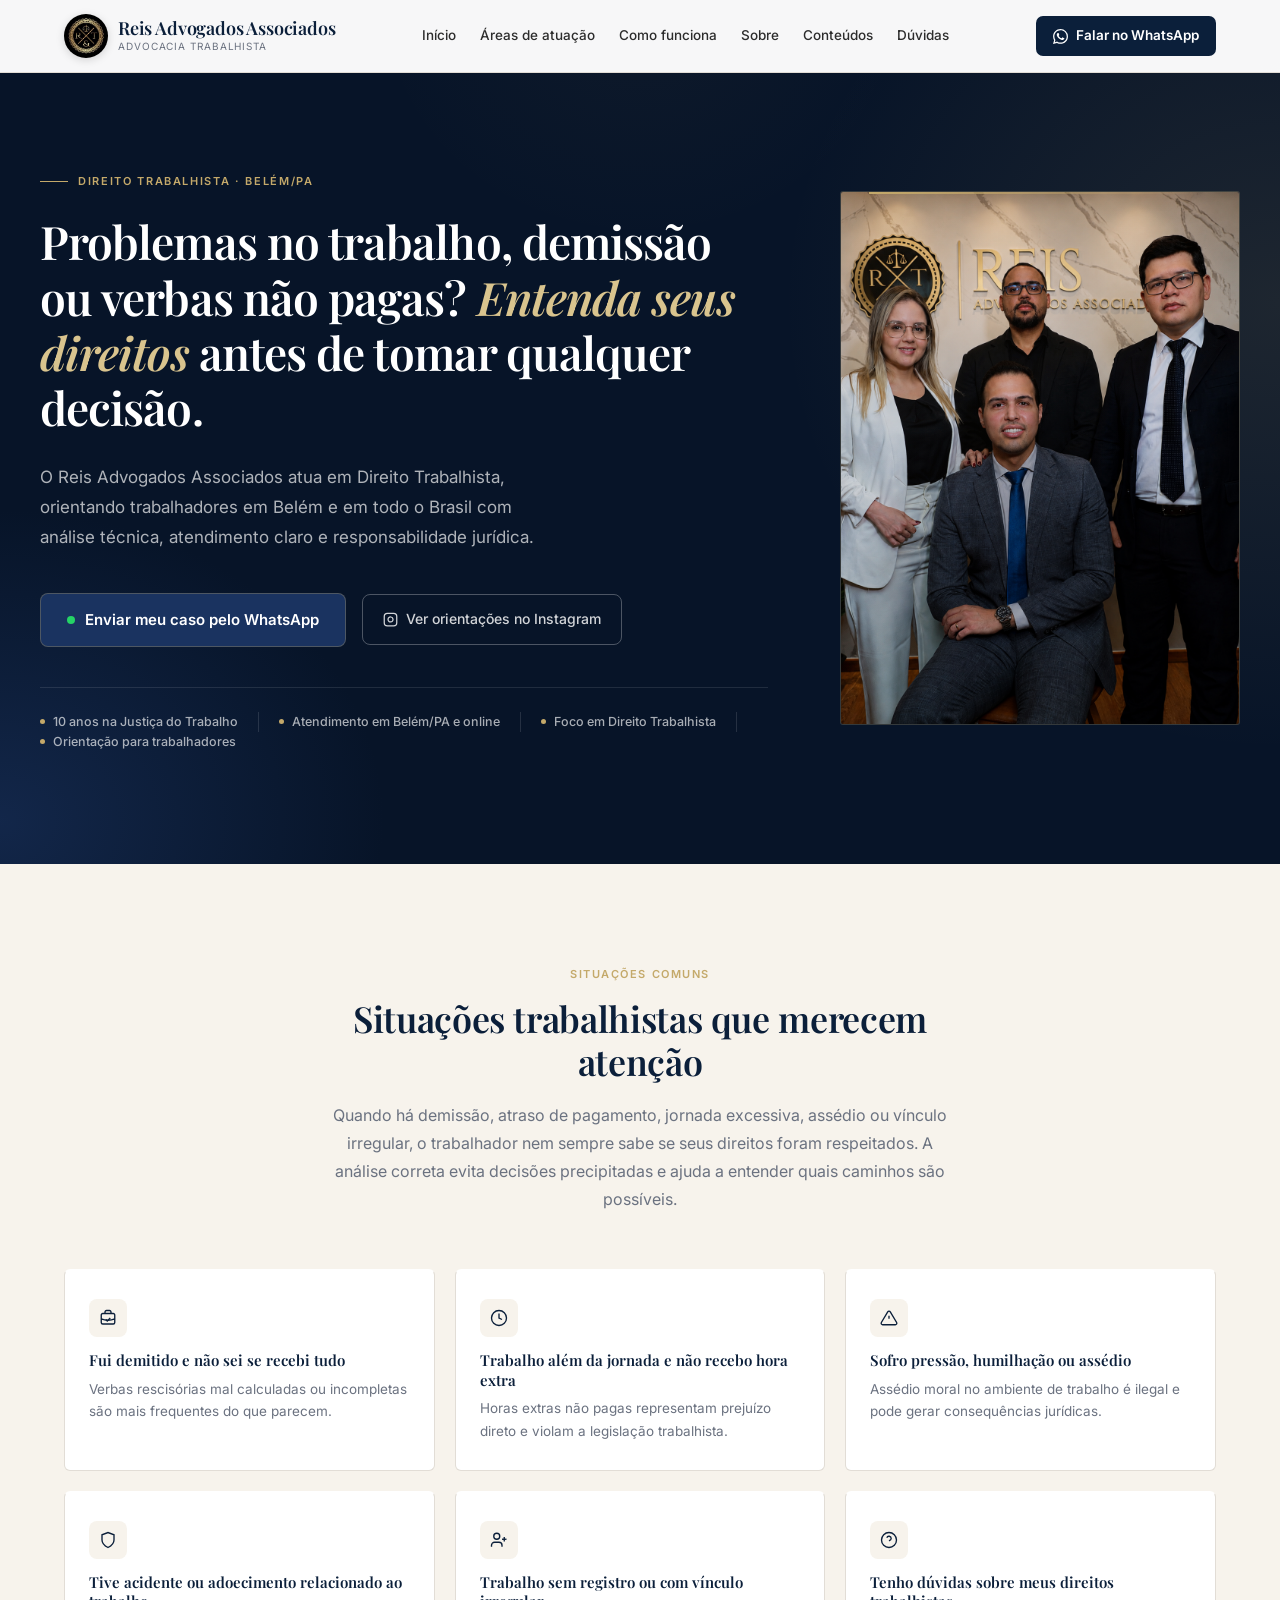
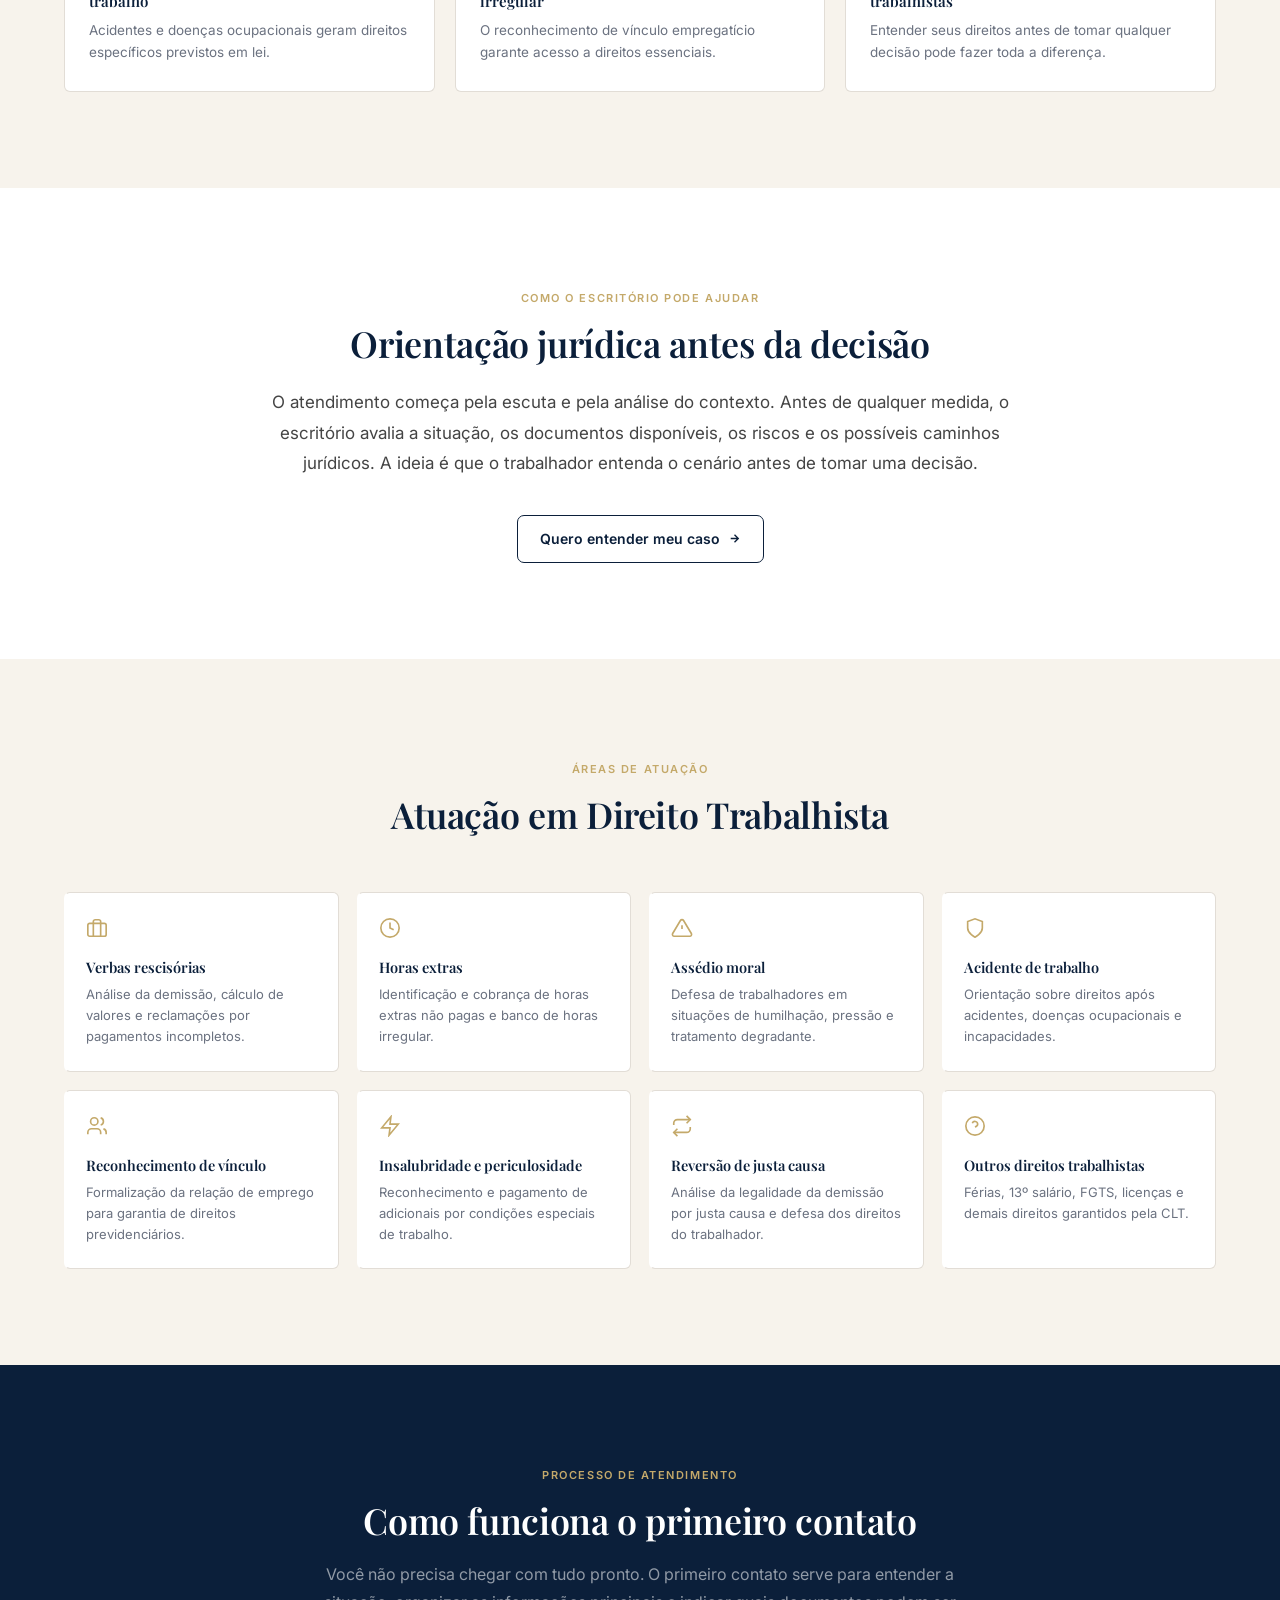
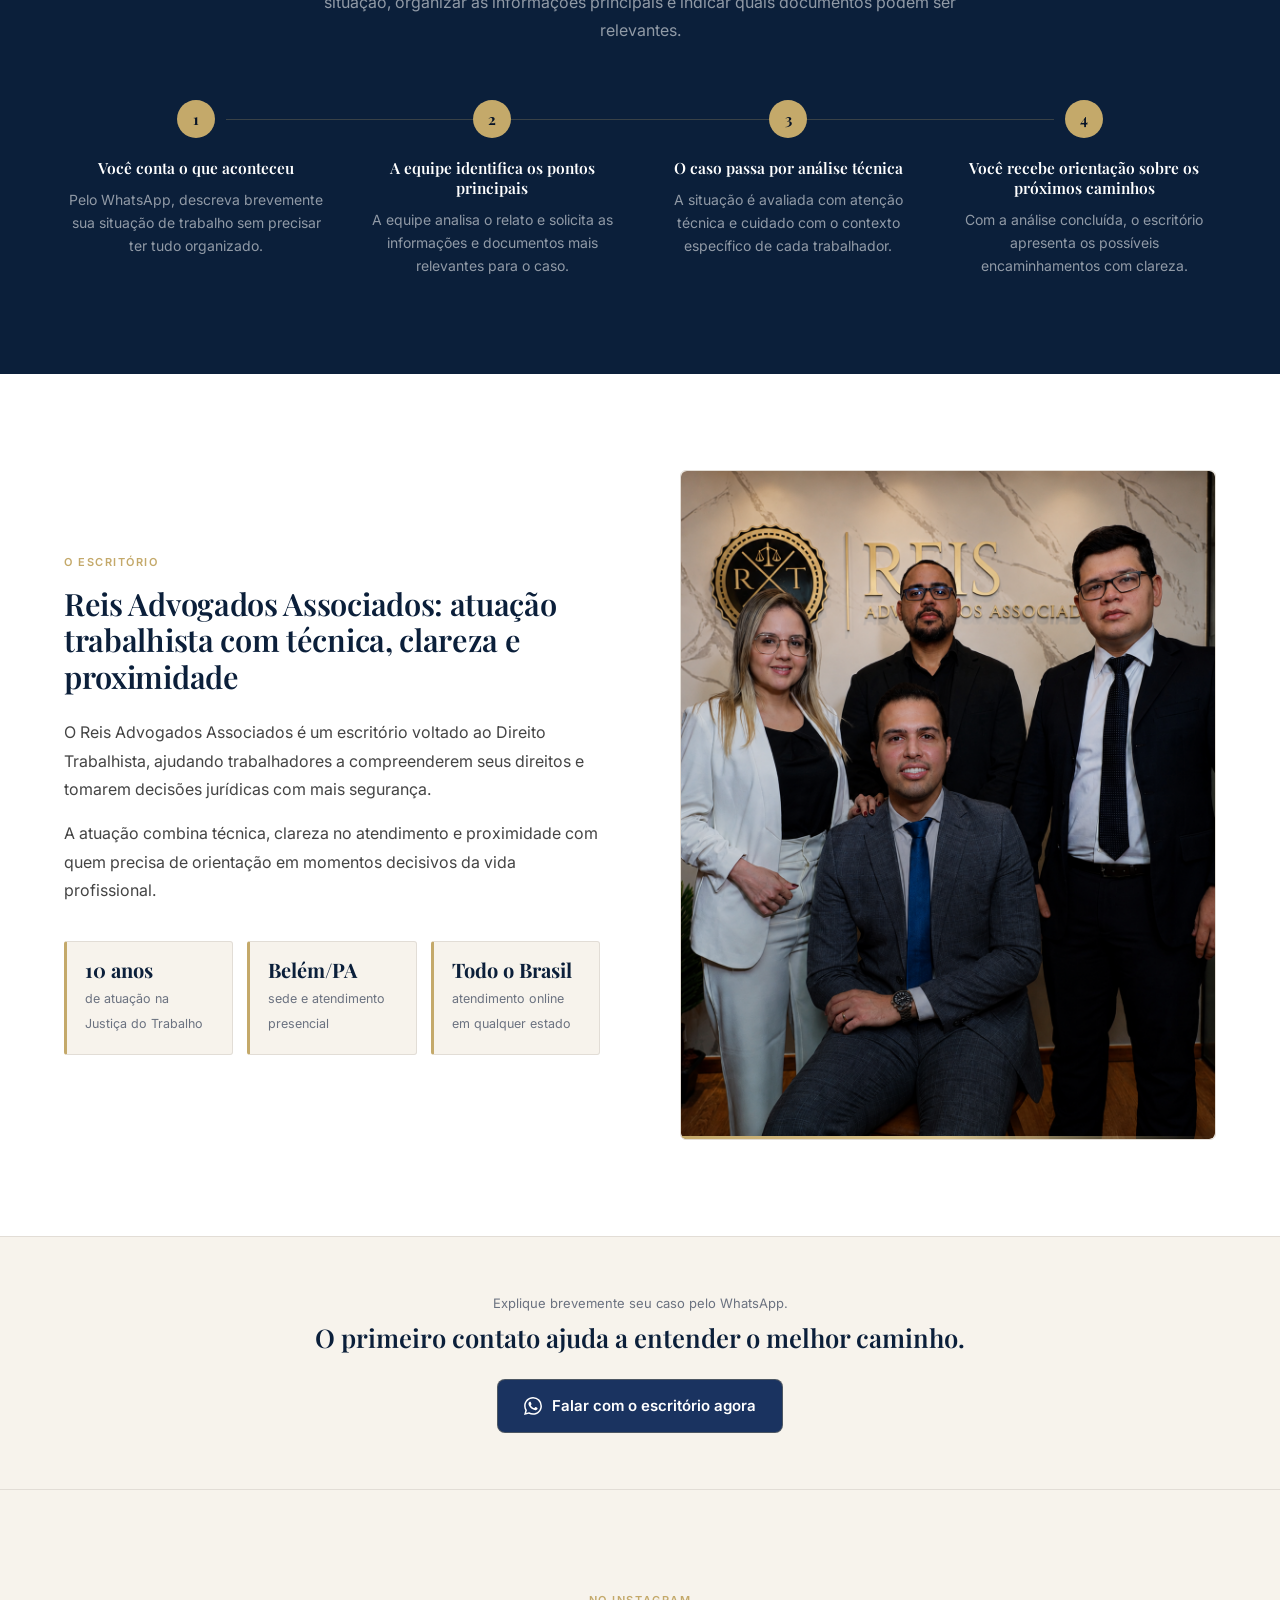
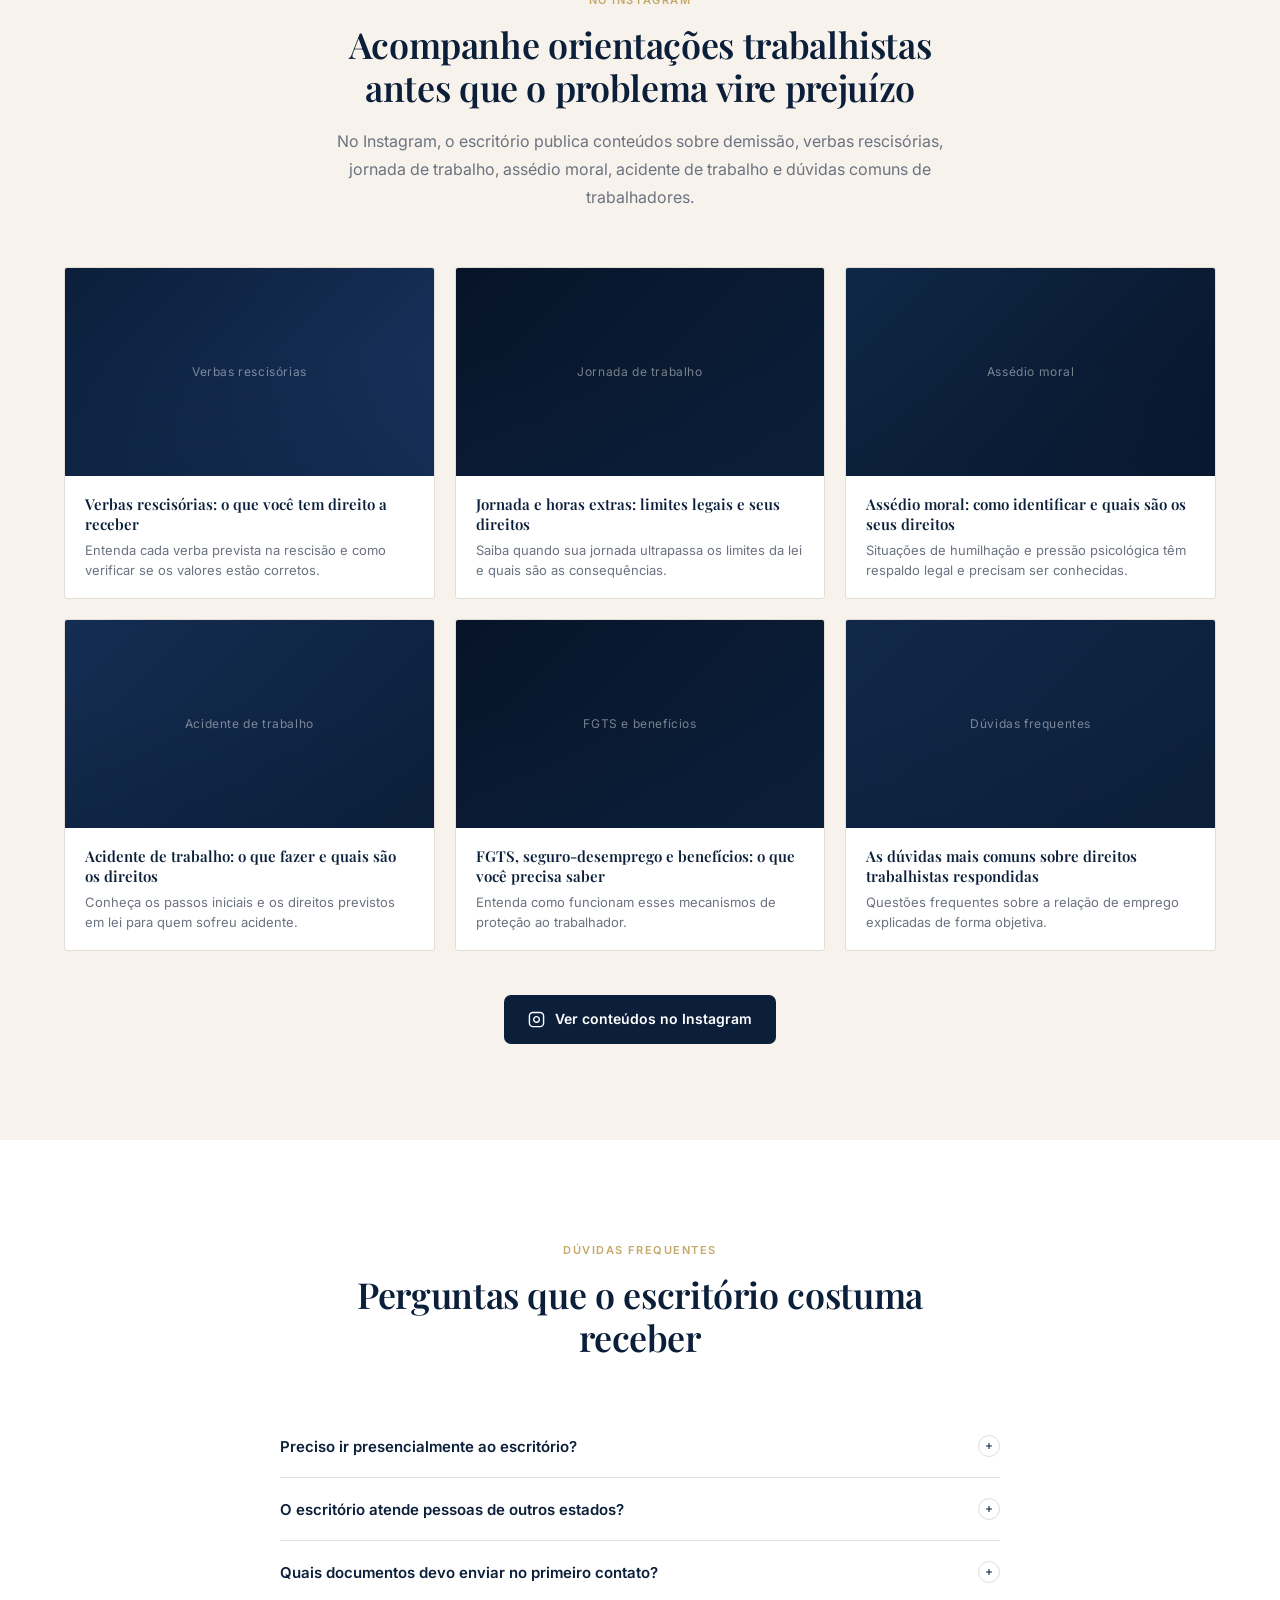
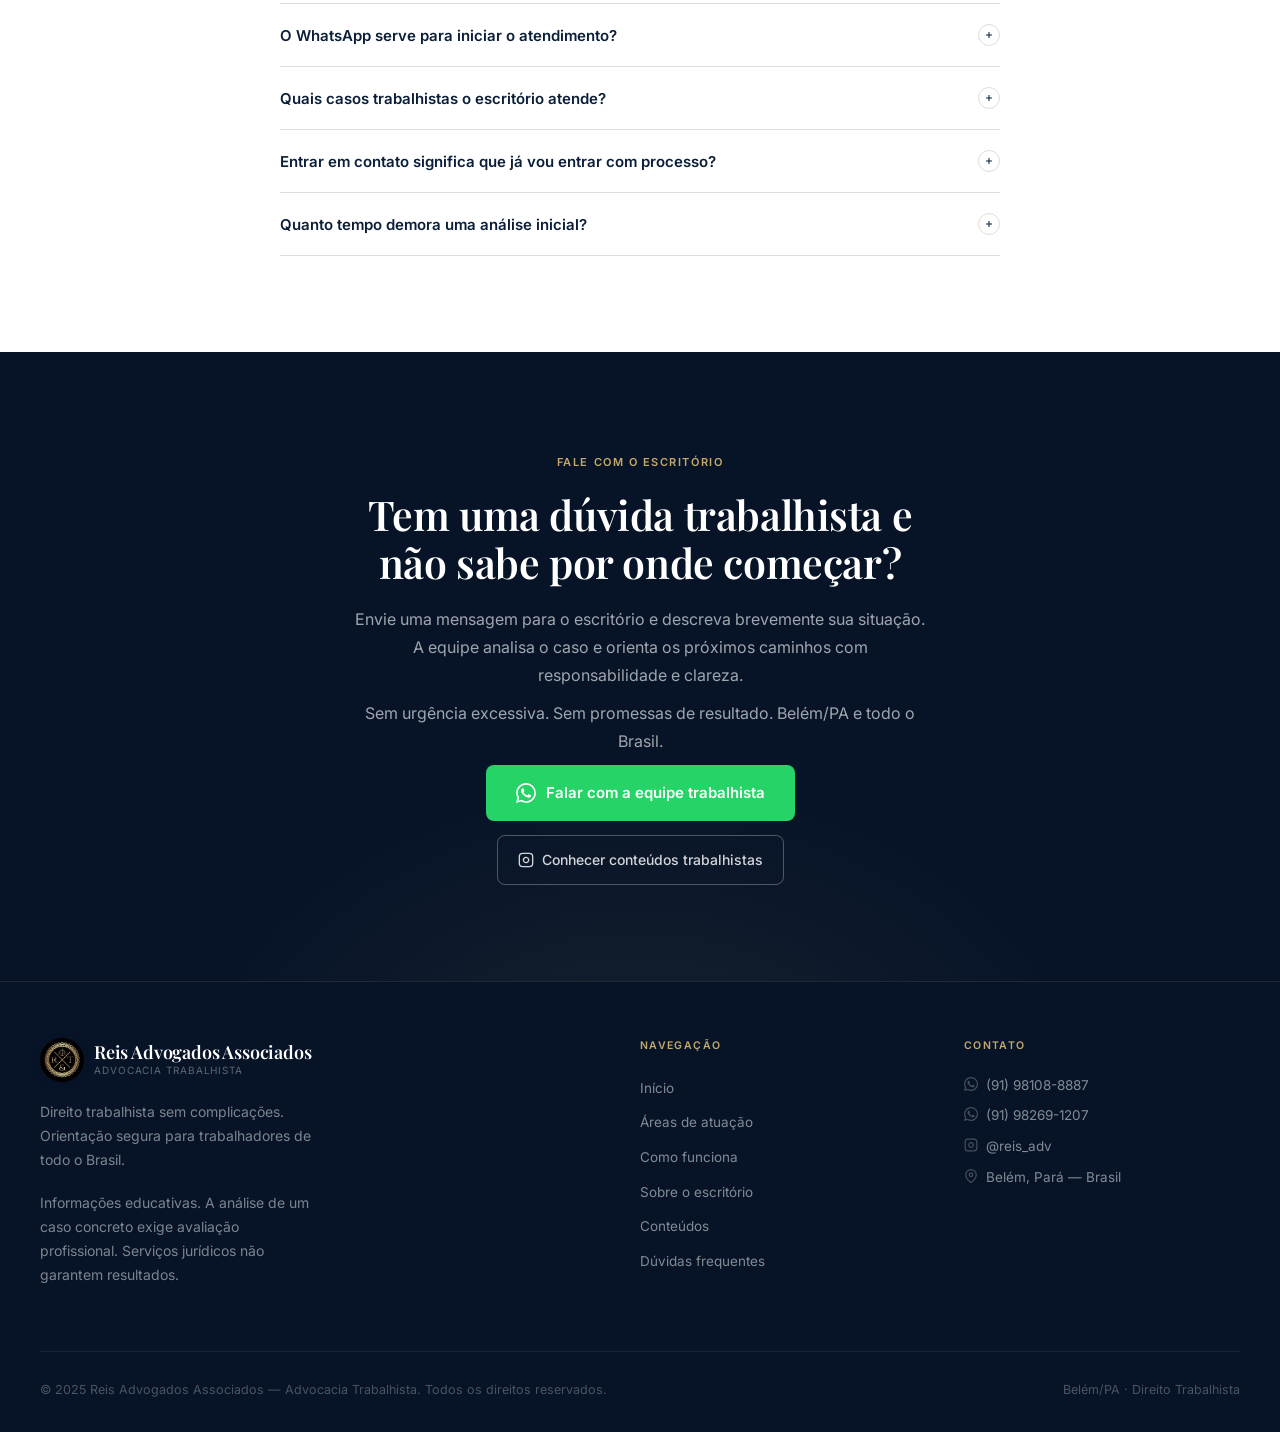
==== commit e46e773b: "Add files via upload" ====
--- a/index.html
+++ b/index.html
@@ -255,7 +255,7 @@
     /* ── HERO ────────────────────────────────── */
     .hero {
       background: var(--navy-deep);
-      padding: 152px 24px 96px;
+      padding: 164px 24px 112px;
       position: relative;
       overflow: hidden;
     }
@@ -266,8 +266,48 @@
       inset: 0;
       pointer-events: none;
       background:
-        radial-gradient(ellipse 55% 70% at 100% 40%, rgba(196, 169, 106, 0.09) 0%, transparent 65%),
-        radial-gradient(ellipse 40% 55% at 0% 90%, rgba(26, 51, 96, 0.55) 0%, transparent 60%);
+        radial-gradient(ellipse 60% 80% at 100% 35%, rgba(196, 169, 106, 0.12) 0%, transparent 65%),
+        radial-gradient(ellipse 50% 60% at 0% 95%, rgba(26, 51, 96, 0.6) 0%, transparent 60%),
+        radial-gradient(ellipse 30% 40% at 50% 0%, rgba(196, 169, 106, 0.04) 0%, transparent 70%);
+    }
+
+    /* ── AUTHORITY BAR ───────────────────────── */
+    .hero-authority {
+      display: flex;
+      align-items: center;
+      gap: 0;
+      flex-wrap: wrap;
+      margin-top: 40px;
+      border-top: 1px solid rgba(255,255,255,0.1);
+      padding-top: 24px;
+    }
+
+    .auth-item {
+      display: flex;
+      align-items: center;
+      gap: 8px;
+      padding: 0 20px 0 0;
+      margin-right: 20px;
+      border-right: 1px solid rgba(255,255,255,0.12);
+      color: rgba(255,255,255,0.65);
+      font-size: 12.5px;
+      font-weight: 500;
+      white-space: nowrap;
+    }
+
+    .auth-item:last-child {
+      border-right: none;
+      margin-right: 0;
+      padding-right: 0;
+    }
+
+    .auth-item::before {
+      content: '';
+      width: 5px;
+      height: 5px;
+      background: var(--gold);
+      border-radius: 50%;
+      flex-shrink: 0;
     }
 
     .hero-inner {
@@ -302,12 +342,12 @@
 
     .hero h1 {
       font-family: var(--font-display);
-      font-size: clamp(30px, 3.8vw, 50px);
+      font-size: clamp(28px, 3.6vw, 48px);
       font-weight: 600;
-      line-height: 1.18;
-      letter-spacing: -0.01em;
+      line-height: 1.2;
+      letter-spacing: -0.02em;
       color: #fff;
-      margin-bottom: 24px;
+      margin-bottom: 28px;
     }
 
     .hero h1 em {
@@ -359,20 +399,29 @@
       display: inline-flex;
       align-items: center;
       gap: 10px;
-      background: var(--whatsapp);
+      background: var(--navy-mid);
       color: #fff;
       text-decoration: none;
       font-size: 15px;
       font-weight: 600;
-      padding: 14px 24px;
+      padding: 14px 26px;
       border-radius: 8px;
+      border: 1px solid rgba(196,169,106,0.3);
       transition: background 0.2s, transform 0.15s, box-shadow 0.2s;
     }
 
     .btn-wa:hover {
-      background: var(--whatsapp-dk);
+      background: #24385e;
       transform: translateY(-2px);
-      box-shadow: 0 10px 28px rgba(37, 211, 102, 0.28);
+      box-shadow: 0 10px 28px rgba(11, 31, 58, 0.35);
+    }
+
+    .btn-wa .wa-dot {
+      width: 8px;
+      height: 8px;
+      background: var(--whatsapp);
+      border-radius: 50%;
+      flex-shrink: 0;
     }
 
     .btn-ghost {
@@ -507,16 +556,16 @@
     .prob-card {
       background: var(--surface);
       border: 1px solid var(--border);
-      border-top: 3px solid transparent;
-      border-radius: 3px;
-      padding: 26px 22px;
+      border-top: 2px solid transparent;
+      border-radius: 6px;
+      padding: 28px 24px;
       transition: border-top-color 0.25s, transform 0.2s, box-shadow 0.2s;
     }
 
     .prob-card:hover {
       border-top-color: var(--navy);
-      transform: translateY(-3px);
-      box-shadow: 0 8px 28px rgba(11, 31, 58, 0.08);
+      transform: translateY(-4px);
+      box-shadow: 0 12px 32px rgba(11, 31, 58, 0.1);
     }
 
     .prob-icon {
@@ -607,16 +656,16 @@
     .area-card {
       background: var(--surface);
       border: 1px solid var(--border);
-      border-top: 3px solid transparent;
-      border-radius: 3px;
-      padding: 22px 18px;
-      transition: border-top-color 0.2s, transform 0.2s, box-shadow 0.2s;
+      border-left: 2px solid transparent;
+      border-radius: 6px;
+      padding: 24px 20px;
+      transition: border-left-color 0.2s, transform 0.2s, box-shadow 0.2s;
     }
 
     .area-card:hover {
-      border-top-color: var(--gold);
+      border-left-color: var(--gold);
       transform: translateY(-2px);
-      box-shadow: 0 6px 22px rgba(11, 31, 58, 0.07);
+      box-shadow: 0 8px 24px rgba(11, 31, 58, 0.09);
     }
 
     .area-icon {
@@ -744,7 +793,7 @@
 
     .about-stats {
       display: grid;
-      grid-template-columns: 1fr 1fr;
+      grid-template-columns: repeat(3, 1fr);
       gap: 14px;
       margin-top: 36px;
     }
@@ -776,7 +825,7 @@
     .about-visual {
       background: var(--ivory);
       border: 1px solid var(--border);
-      border-radius: 3px;
+      border-radius: 6px;
       aspect-ratio: 4/5;
       display: flex;
       align-items: center;
@@ -784,7 +833,7 @@
       flex-direction: column;
       gap: 12px;
       text-align: center;
-      padding: 40px;
+      padding: 0;
       position: relative;
       overflow: hidden;
     }
@@ -1070,7 +1119,7 @@
       text-decoration: none;
       font-size: 15px;
       font-weight: 600;
-      padding: 16px 28px;
+      padding: 16px 30px;
       border-radius: 8px;
       transition: background 0.2s, transform 0.15s, box-shadow 0.2s;
     }
@@ -1078,120 +1127,7 @@
     .btn-wa-lg:hover {
       background: var(--whatsapp-dk);
       transform: translateY(-2px);
-      box-shadow: 0 12px 32px rgba(37, 211, 102, 0.22);
-    }
-
-    /* ── FOOTER ──────────────────────────────── */
-    .footer {
-      background: var(--navy-deep);
-      border-top: 1px solid rgba(196, 169, 106, 0.14);
-      padding: 56px 24px 32px;
-    }
-
-    .footer-inner {
-      max-width: var(--max-w);
-      margin: 0 auto;
-    }
-
-    .footer-top {
-      display: grid;
-      grid-template-columns: 2fr 1fr 1fr;
-      gap: 48px;
-      padding-bottom: 44px;
-      border-bottom: 1px solid rgba(255, 255, 255, 0.07);
-      margin-bottom: 28px;
-    }
-
-    .footer-brand .logo {
-      margin-bottom: 18px;
-    }
-
-    .footer-brand .logo-text {
-      color: #fff;
-    }
-
-    .footer-brand .logo-sub {
-      color: rgba(255, 255, 255, 0.35);
-    }
-
-    .footer-brand p {
-      font-size: 14px;
-      color: rgba(255, 255, 255, 0.48);
-      line-height: 1.7;
-      max-width: 280px;
-      margin-bottom: 20px;
-    }
-
-    .footer-legal {
-      font-size: 11.5px;
-      color: rgba(255, 255, 255, 0.28);
-      line-height: 1.65;
-      max-width: 280px;
-    }
-
-    .footer-col h4 {
-      font-size: 10.5px;
-      font-weight: 600;
-      letter-spacing: 0.13em;
-      text-transform: uppercase;
-      color: var(--gold);
-      margin-bottom: 20px;
-    }
-
-    .footer-col ul {
-      list-style: none;
-      display: flex;
-      flex-direction: column;
-      gap: 9px;
-    }
-
-    .footer-col ul a {
-      text-decoration: none;
-      font-size: 13.5px;
-      color: rgba(255, 255, 255, 0.5);
-      transition: color 0.2s;
-    }
-
-    .footer-col ul a:hover {
-      color: rgba(255, 255, 255, 0.9);
-    }
-
-    .footer-contact-item {
-      display: flex;
-      align-items: flex-start;
-      gap: 8px;
-      font-size: 13.5px;
-      color: rgba(255, 255, 255, 0.5);
-      margin-bottom: 9px;
-    }
-
-    .footer-contact-item svg {
-      flex-shrink: 0;
-      margin-top: 2px;
-      opacity: 0.5;
-    }
-
-    .footer-contact-item a {
-      text-decoration: none;
-      color: rgba(255, 255, 255, 0.5);
-      transition: color 0.2s;
-    }
-
-    .footer-contact-item a:hover {
-      color: rgba(255, 255, 255, 0.9);
-    }
-
-    .footer-bottom {
-      display: flex;
-      justify-content: space-between;
-      align-items: center;
-      gap: 16px;
-      flex-wrap: wrap;
-    }
-
-    .footer-bottom p {
-      font-size: 12.5px;
-      color: rgba(255, 255, 255, 0.27);
+      box-shadow: 0 12px 32px rgba(37, 211, 102, 0.3);
     }
 
     /* ── MOBILE BOTTOM BAR ───────────────────── */
@@ -1202,10 +1138,11 @@
       left: 0;
       right: 0;
       z-index: 150;
-      padding: 12px 16px calc(12px + env(safe-area-inset-bottom));
-      background: var(--surface);
+      padding: 10px 16px calc(10px + env(safe-area-inset-bottom));
+      background: rgba(255,255,255,0.97);
+      backdrop-filter: blur(10px);
       border-top: 1px solid var(--border);
-      box-shadow: 0 -4px 18px rgba(11, 31, 58, 0.09);
+      box-shadow: 0 -4px 18px rgba(11, 31, 58, 0.1);
     }
 
     .mobile-bar a {
@@ -1223,6 +1160,120 @@
       width: 100%;
     }
 
+    /* ── FOOTER ──────────────────────────────── */
+    .footer {
+      background: var(--navy-deep);
+      border-top: 1px solid rgba(196, 169, 106, 0.14);
+      padding: 56px 24px 32px;
+    }
+
+    .footer-inner {
+      max-width: var(--max-w);
+      margin: 0 auto;
+    }
+
+    .footer-top {
+      display: grid;
+      grid-template-columns: 2fr 1fr 1fr;
+      gap: 48px;
+      padding-bottom: 44px;
+      border-bottom: 1px solid rgba(255, 255, 255, 0.07);
+      margin-bottom: 28px;
+    }
+
+    .footer-brand .logo {
+      margin-bottom: 18px;
+    }
+
+    .footer-brand .logo-text {
+      color: #fff;
+    }
+
+    .footer-brand .logo-sub {
+      color: rgba(255, 255, 255, 0.35);
+    }
+
+    .footer-brand p {
+      font-size: 14px;
+      color: rgba(255, 255, 255, 0.48);
+      line-height: 1.7;
+      max-width: 280px;
+      margin-bottom: 20px;
+    }
+
+    .footer-legal {
+      font-size: 11.5px;
+      color: rgba(255, 255, 255, 0.28);
+      line-height: 1.65;
+      max-width: 280px;
+    }
+
+    .footer-col h4 {
+      font-size: 10.5px;
+      font-weight: 600;
+      letter-spacing: 0.13em;
+      text-transform: uppercase;
+      color: var(--gold);
+      margin-bottom: 20px;
+    }
+
+    .footer-col ul {
+      list-style: none;
+      display: flex;
+      flex-direction: column;
+      gap: 9px;
+    }
+
+    .footer-col ul a {
+      text-decoration: none;
+      font-size: 13.5px;
+      color: rgba(255, 255, 255, 0.5);
+      transition: color 0.2s;
+    }
+
+    .footer-col ul a:hover {
+      color: rgba(255, 255, 255, 0.9);
+    }
+
+    .footer-contact-item {
+      display: flex;
+      align-items: flex-start;
+      gap: 8px;
+      font-size: 13.5px;
+      color: rgba(255, 255, 255, 0.5);
+      margin-bottom: 9px;
+    }
+
+    .footer-contact-item svg {
+      flex-shrink: 0;
+      margin-top: 2px;
+      opacity: 0.5;
+    }
+
+    .footer-contact-item a {
+      text-decoration: none;
+      color: rgba(255, 255, 255, 0.5);
+      transition: color 0.2s;
+    }
+
+    .footer-contact-item a:hover {
+      color: rgba(255, 255, 255, 0.9);
+    }
+
+    .footer-bottom {
+      display: flex;
+      justify-content: space-between;
+      align-items: center;
+      gap: 16px;
+      flex-wrap: wrap;
+    }
+
+    .footer-bottom p {
+      font-size: 12.5px;
+      color: rgba(255, 255, 255, 0.27);
+    }
+
+
     /* ── ANIMATIONS ──────────────────────────── */
     .fade-up {
       opacity: 0;
@@ -1262,10 +1313,24 @@
       }
     }
 
+    /* ── TABLET ──────────────────────────────── */
+    @media (max-width: 900px) {
+      .about-inner {
+        grid-template-columns: 1fr;
+        padding: 0 24px;
+        gap: 40px;
+      }
+
+      .about-visual {
+        aspect-ratio: 16/9;
+        max-height: 380px;
+      }
+    }
+
     @media (max-width: 768px) {
       :root {
-        --sp-lg: 64px;
-        --sp-md: 48px;
+        --sp-lg: 72px;
+        --sp-md: 52px;
       }
 
       .main-nav,
@@ -1278,7 +1343,11 @@
       }
 
       .hero {
-        padding: 128px 20px 64px;
+        padding: 120px 20px 72px;
+      }
+
+      .hero h1 {
+        font-size: clamp(26px, 7vw, 36px);
       }
 
       .hero-inner {
@@ -1290,12 +1359,35 @@
         display: none;
       }
 
+      .hero-authority {
+        gap: 0;
+        row-gap: 10px;
+      }
+
+      .auth-item {
+        font-size: 11.5px;
+        padding-right: 14px;
+        margin-right: 14px;
+      }
+
+      .hero-actions {
+        flex-direction: column;
+        align-items: stretch;
+      }
+
+      .btn-wa, .btn-ghost {
+        justify-content: center;
+        text-align: center;
+      }
+
       .problems-grid {
         grid-template-columns: 1fr 1fr;
+        gap: 14px;
       }
 
       .areas-grid {
         grid-template-columns: 1fr 1fr;
+        gap: 14px;
       }
 
       .steps-grid {
@@ -1305,11 +1397,12 @@
       .about-inner {
         grid-template-columns: 1fr;
         padding: 0 20px;
-        gap: 48px;
+        gap: 36px;
       }
 
       .about-visual {
-        display: none;
+        aspect-ratio: 16/9;
+        max-height: 300px;
       }
 
       .content-grid {
@@ -1326,7 +1419,7 @@
       }
 
       body {
-        padding-bottom: 76px;
+        padding-bottom: 74px;
       }
     }
 
@@ -1348,7 +1441,14 @@
       }
 
       .about-stats {
-        grid-template-columns: 1fr;
+        grid-template-columns: 1fr 1fr;
+      }
+
+      .auth-item {
+        border-right: none;
+        padding-right: 0;
+        margin-right: 0;
+        width: 50%;
       }
     }
   </style>
@@ -1413,33 +1513,30 @@
       <div class="hero-inner">
         <div class="hero-content">
           <p class="hero-eyebrow">Direito Trabalhista · Belém/PA</p>
-          <h1>Advocacia Trabalhista para proteger seus direitos com <em>clareza, estratégia</em> e segurança.</h1>
-          <p class="hero-sub">O Reis Advogados Associados atua na orientação e defesa de trabalhadores em Belém e em
-            todo o Brasil, com atendimento técnico, próximo e responsável.</p>
-          <ul class="hero-proof" aria-label="Diferenciais do escritório">
-            <li>10 anos de atuação na Justiça do Trabalho</li>
-            <li>Atendimento em Belém e online para todo o Brasil</li>
-            <li>Especialização em Direito Trabalhista</li>
-          </ul>
+          <h1>Problemas no trabalho, demissão ou verbas não pagas? <em>Entenda seus direitos</em> antes de tomar qualquer decisão.</h1>
+          <p class="hero-sub">O Reis Advogados Associados atua em Direito Trabalhista, orientando trabalhadores em Belém e em todo o Brasil com análise técnica, atendimento claro e responsabilidade jurídica.</p>
           <div class="hero-actions">
-            <a href="https://wa.me/5591981088887?text=Ol%C3%A1%2C%20gostaria%20de%20entender%20meu%20caso%20trabalhista."
-              class="btn-wa" target="_blank" rel="noopener" aria-label="Falar com o escritório pelo WhatsApp">
-              <svg width="18" height="18" viewBox="0 0 24 24" fill="currentColor" aria-hidden="true">
-                <path
-                  d="M17.472 14.382c-.297-.149-1.758-.867-2.03-.967-.273-.099-.471-.148-.67.15-.197.297-.767.966-.94 1.164-.173.199-.347.223-.644.075-.297-.15-1.255-.463-2.39-1.475-.883-.788-1.48-1.761-1.653-2.059-.173-.297-.018-.458.13-.606.134-.133.298-.347.446-.52.149-.174.198-.298.298-.497.099-.198.05-.371-.025-.52-.075-.149-.669-1.612-.916-2.207-.242-.579-.487-.5-.669-.51-.173-.008-.371-.01-.57-.01-.198 0-.52.074-.792.372-.272.297-1.04 1.016-1.04 2.479 0 1.462 1.065 2.875 1.213 3.074.149.198 2.096 3.2 5.077 4.487.709.306 1.262.489 1.694.625.712.227 1.36.195 1.871.118.571-.085 1.758-.719 2.006-1.413.248-.694.248-1.289.173-1.413-.074-.124-.272-.198-.57-.347m-5.421 7.403h-.004a9.87 9.87 0 01-5.031-1.378l-.361-.214-3.741.982.998-3.648-.235-.374a9.86 9.86 0 01-1.51-5.26c.001-5.45 4.436-9.884 9.888-9.884 2.64 0 5.122 1.03 6.988 2.898a9.825 9.825 0 012.893 6.994c-.003 5.45-4.437 9.884-9.885 9.884m8.413-18.297A11.815 11.815 0 0012.05 0C5.495 0 .16 5.335.157 11.892c0 2.096.547 4.142 1.588 5.945L.057 24l6.305-1.654a11.882 11.882 0 005.683 1.448h.005c6.554 0 11.89-5.335 11.893-11.893a11.821 11.821 0 00-3.48-8.413Z" />
-              </svg>
-              Falar com o escritório pelo WhatsApp
+            <a href="https://wa.me/5591981088887?text=Ol%C3%A1%2C%20gostaria%20de%20enviar%20meu%20caso%20trabalhista%20para%20orienta%C3%A7%C3%A3o."
+              class="btn-wa" target="_blank" rel="noopener" aria-label="Enviar meu caso pelo WhatsApp">
+              <span class="wa-dot"></span>
+              Enviar meu caso pelo WhatsApp
             </a>
             <a href="https://www.instagram.com/reis_adv/" class="btn-ghost" target="_blank" rel="noopener"
-              aria-label="Acompanhar no Instagram">
+              aria-label="Ver orientações no Instagram">
               <svg width="15" height="15" viewBox="0 0 24 24" fill="none" stroke="currentColor" stroke-width="2"
                 aria-hidden="true">
                 <rect x="2" y="2" width="20" height="20" rx="5" ry="5" />
                 <path d="M16 11.37A4 4 0 1112.63 8 4 4 0 0116 11.37z" />
                 <line x1="17.5" y1="6.5" x2="17.51" y2="6.5" />
               </svg>
-              Acompanhar no Instagram
+              Ver orientações no Instagram
             </a>
+          </div>
+          <div class="hero-authority" aria-label="Informações do escritório">
+            <span class="auth-item">10 anos na Justiça do Trabalho</span>
+            <span class="auth-item">Atendimento em Belém/PA e online</span>
+            <span class="auth-item">Foco em Direito Trabalhista</span>
+            <span class="auth-item">Orientação para trabalhadores</span>
           </div>
         </div>
         <div class="hero-visual" aria-hidden="true">
@@ -1457,9 +1554,7 @@
         <div class="section-head fade-up">
           <span class="eyebrow">Situações comuns</span>
           <h2>Situações trabalhistas que merecem atenção</h2>
-          <p>Nem todo trabalhador sabe identificar quando seus direitos foram desrespeitados. Uma demissão mal
-            calculada, horas extras não pagas, pressão excessiva, assédio ou falta de registro podem gerar prejuízos que
-            passam despercebidos.</p>
+          <p>Quando há demissão, atraso de pagamento, jornada excessiva, assédio ou vínculo irregular, o trabalhador nem sempre sabe se seus direitos foram respeitados. A análise correta evita decisões precipitadas e ajuda a entender quais caminhos são possíveis.</p>
         </div>
         <div class="problems-grid">
           <div class="prob-card fade-up">
@@ -1529,9 +1624,7 @@
         <div class="solution-box fade-up">
           <span class="eyebrow">Como o escritório pode ajudar</span>
           <h2>Orientação jurídica antes da decisão</h2>
-          <p>O atendimento começa pela escuta e análise cuidadosa do caso. Antes de qualquer medida, o escritório avalia
-            informações, documentos e possíveis caminhos para que o trabalhador tome uma decisão com clareza e
-            segurança.</p>
+          <p>O atendimento começa pela escuta e pela análise do contexto. Antes de qualquer medida, o escritório avalia a situação, os documentos disponíveis, os riscos e os possíveis caminhos jurídicos. A ideia é que o trabalhador entenda o cenário antes de tomar uma decisão.</p>
           <a href="https://wa.me/5591981088887?text=Ol%C3%A1%2C%20quero%20entender%20meu%20caso%20trabalhista."
             class="btn-outline" target="_blank" rel="noopener">
             Quero entender meu caso
@@ -1548,7 +1641,7 @@
     <section class="areas section-pad" id="areas">
       <div class="container">
         <div class="section-head fade-up">
-          <span class="eyebrow">Especialização</span>
+          <span class="eyebrow">Áreas de atuação</span>
           <h2>Atuação em Direito Trabalhista</h2>
         </div>
         <div class="areas-grid">
@@ -1637,28 +1730,28 @@
         <div class="section-head fade-up">
           <span class="eyebrow" style="color:var(--gold)">Processo de atendimento</span>
           <h2>Como funciona o primeiro contato</h2>
-          <p>Um processo direto, sem burocracia e pensado para quem está em dúvida sobre seus direitos.</p>
+          <p>Você não precisa chegar com tudo pronto. O primeiro contato serve para entender a situação, organizar as informações principais e indicar quais documentos podem ser relevantes.</p>
         </div>
         <div class="steps-grid">
           <div class="step fade-up">
             <div class="step-num" aria-hidden="true">1</div>
-            <h3>Você envia uma mensagem</h3>
-            <p>Pelo WhatsApp, explique brevemente sua situação de trabalho e o que está acontecendo.</p>
+            <h3>Você conta o que aconteceu</h3>
+            <p>Pelo WhatsApp, descreva brevemente sua situação de trabalho sem precisar ter tudo organizado.</p>
           </div>
           <div class="step fade-up d1">
             <div class="step-num" aria-hidden="true">2</div>
-            <h3>A equipe entende o caso</h3>
-            <p>A equipe compreende o problema e solicita as informações essenciais para análise.</p>
+            <h3>A equipe identifica os pontos principais</h3>
+            <p>A equipe analisa o relato e solicita as informações e documentos mais relevantes para o caso.</p>
           </div>
           <div class="step fade-up d2">
             <div class="step-num" aria-hidden="true">3</div>
-            <h3>Análise técnica responsável</h3>
-            <p>O caso é analisado com atenção técnica e cuidado com os detalhes do seu contexto.</p>
+            <h3>O caso passa por análise técnica</h3>
+            <p>A situação é avaliada com atenção técnica e cuidado com o contexto específico de cada trabalhador.</p>
           </div>
           <div class="step fade-up d3">
             <div class="step-num" aria-hidden="true">4</div>
-            <h3>Orientação sobre os caminhos</h3>
-            <p>Você recebe uma orientação clara sobre os possíveis encaminhamentos e próximas etapas.</p>
+            <h3>Você recebe orientação sobre os próximos caminhos</h3>
+            <p>Com a análise concluída, o escritório apresenta os possíveis encaminhamentos com clareza.</p>
           </div>
         </div>
       </div>
@@ -1678,12 +1771,11 @@
             <div class="stat"><strong>10 anos</strong><span>de atuação na Justiça do Trabalho</span></div>
             <div class="stat"><strong>Belém/PA</strong><span>sede e atendimento presencial</span></div>
             <div class="stat"><strong>Todo o Brasil</strong><span>atendimento online em qualquer estado</span></div>
-            <div class="stat"><strong>Instagram</strong><span>conteúdos educativos para trabalhadores</span></div>
           </div>
         </div>
-        <div class="about-visual fade-up d2" style="padding: 0;">
+        <div class="about-visual fade-up d2">
           <img src="team.png" alt="Equipe Reis Advogados Associados"
-            style="width: 100%; height: 100%; object-fit: cover;">
+            style="width: 100%; height: 100%; object-fit: cover; border-radius: 6px;">
         </div>
       </div>
     </section>
@@ -1709,9 +1801,8 @@
       <div class="container">
         <div class="section-head fade-up">
           <span class="eyebrow">No Instagram</span>
-          <h2>Direitos trabalhistas explicados com clareza</h2>
-          <p>O escritório compartilha orientações, conteúdos educativos e informações sobre situações comuns da vida do
-            trabalhador.</p>
+          <h2>Acompanhe orientações trabalhistas antes que o problema vire prejuízo</h2>
+          <p>No Instagram, o escritório publica conteúdos sobre demissão, verbas rescisórias, jornada de trabalho, assédio moral, acidente de trabalho e dúvidas comuns de trabalhadores.</p>
         </div>
         <div class="content-grid">
           <a href="https://www.instagram.com/reis_adv/" class="content-card fade-up" target="_blank" rel="noopener"
@@ -1777,7 +1868,7 @@
               <path d="M16 11.37A4 4 0 1112.63 8 4 4 0 0116 11.37z" />
               <line x1="17.5" y1="6.5" x2="17.51" y2="6.5" />
             </svg>
-            Acompanhar o Reis Advogados Associados no Instagram
+            Ver conteúdos no Instagram
           </a>
         </div>
       </div>
@@ -1886,26 +1977,17 @@
       <div class="cta-inner fade-up">
         <span class="eyebrow">Fale com o escritório</span>
         <h2>Tem uma dúvida trabalhista e não sabe por onde começar?</h2>
-        <p>Envie uma mensagem para o escritório e explique brevemente sua situação. A equipe irá orientar os próximos
-          passos com responsabilidade e clareza.</p>
-        <p class="cta-micro">Atendimento com responsabilidade e clareza. Belém/PA e todo o Brasil.</p>
+        <p>Envie uma mensagem para o escritório e descreva brevemente sua situação. A equipe analisa o caso e orienta os próximos caminhos com responsabilidade e clareza.</p>
+        <p class="cta-micro">Sem urgência excessiva. Sem promessas de resultado. Belém/PA e todo o Brasil.</p>
         <div class="cta-actions">
           <a href="https://wa.me/5591981088887?text=Ol%C3%A1%2C%20tenho%20uma%20d%C3%BAvida%20trabalhista%20e%20gostaria%20de%20orienta%C3%A7%C3%A3o."
             class="btn-wa-lg" target="_blank" rel="noopener">
-            <svg width="20" height="20" viewBox="0 0 24 24" fill="currentColor" aria-hidden="true">
-              <path
-                d="M17.472 14.382c-.297-.149-1.758-.867-2.03-.967-.273-.099-.471-.148-.67.15-.197.297-.767.966-.94 1.164-.173.199-.347.223-.644.075-.297-.15-1.255-.463-2.39-1.475-.883-.788-1.48-1.761-1.653-2.059-.173-.297-.018-.458.13-.606.134-.133.298-.347.446-.52.149-.174.198-.298.298-.497.099-.198.05-.371-.025-.52-.075-.149-.669-1.612-.916-2.207-.242-.579-.487-.5-.669-.51-.173-.008-.371-.01-.57-.01-.198 0-.52.074-.792.372-.272.297-1.04 1.016-1.04 2.479 0 1.462 1.065 2.875 1.213 3.074.149.198 2.096 3.2 5.077 4.487.709.306 1.262.489 1.694.625.712.227 1.36.195 1.871.118.571-.085 1.758-.719 2.006-1.413.248-.694.248-1.289.173-1.413-.074-.124-.272-.198-.57-.347m-5.421 7.403h-.004a9.87 9.87 0 01-5.031-1.378l-.361-.214-3.741.982.998-3.648-.235-.374a9.86 9.86 0 01-1.51-5.26c.001-5.45 4.436-9.884 9.888-9.884 2.64 0 5.122 1.03 6.988 2.898a9.825 9.825 0 012.893 6.994c-.003 5.45-4.437 9.884-9.885 9.884m8.413-18.297A11.815 11.815 0 0012.05 0C5.495 0 .16 5.335.157 11.892c0 2.096.547 4.142 1.588 5.945L.057 24l6.305-1.654a11.882 11.882 0 005.683 1.448h.005c6.554 0 11.89-5.335 11.893-11.893a11.821 11.821 0 00-3.48-8.413Z" />
-            </svg>
-            Falar com o Reis Advogados Associados pelo WhatsApp
+            <svg width="20" height="20" viewBox="0 0 24 24" fill="currentColor" aria-hidden="true"><path d="M17.472 14.382c-.297-.149-1.758-.867-2.03-.967-.273-.099-.471-.148-.67.15-.197.297-.767.966-.94 1.164-.173.199-.347.223-.644.075-.297-.15-1.255-.463-2.39-1.475-.883-.788-1.48-1.761-1.653-2.059-.173-.297-.018-.458.13-.606.134-.133.298-.347.446-.52.149-.174.198-.298.298-.497.099-.198.05-.371-.025-.52-.075-.149-.669-1.612-.916-2.207-.242-.579-.487-.5-.669-.51-.173-.008-.371-.01-.57-.01-.198 0-.52.074-.792.372-.272.297-1.04 1.016-1.04 2.479 0 1.462 1.065 2.875 1.213 3.074.149.198 2.096 3.2 5.077 4.487.709.306 1.262.489 1.694.625.712.227 1.36.195 1.871.118.571-.085 1.758-.719 2.006-1.413.248-.694.248-1.289.173-1.413-.074-.124-.272-.198-.57-.347m-5.421 7.403h-.004a9.87 9.87 0 01-5.031-1.378l-.361-.214-3.741.982.998-3.648-.235-.374a9.86 9.86 0 01-1.51-5.26c.001-5.45 4.436-9.884 9.888-9.884 2.64 0 5.122 1.03 6.988 2.898a9.825 9.825 0 012.893 6.994c-.003 5.45-4.437 9.884-9.885 9.884m8.413-18.297A11.815 11.815 0 0012.05 0C5.495 0 .16 5.335.157 11.892c0 2.096.547 4.142 1.588 5.945L.057 24l6.305-1.654a11.882 11.882 0 005.683 1.448h.005c6.554 0 11.89-5.335 11.893-11.893a11.821 11.821 0 00-3.48-8.413Z"/></svg>
+            Falar com a equipe trabalhista
           </a>
           <a href="https://www.instagram.com/reis_adv/" class="btn-ghost" target="_blank" rel="noopener">
-            <svg width="16" height="16" viewBox="0 0 24 24" fill="none" stroke="currentColor" stroke-width="2"
-              aria-hidden="true">
-              <rect x="2" y="2" width="20" height="20" rx="5" ry="5" />
-              <path d="M16 11.37A4 4 0 1112.63 8 4 4 0 0116 11.37z" />
-              <line x1="17.5" y1="6.5" x2="17.51" y2="6.5" />
-            </svg>
-            Ver conteúdos no Instagram
+            <svg width="16" height="16" viewBox="0 0 24 24" fill="none" stroke="currentColor" stroke-width="2" aria-hidden="true"><rect x="2" y="2" width="20" height="20" rx="5" ry="5"/><path d="M16 11.37A4 4 0 1112.63 8 4 4 0 0116 11.37z"/><line x1="17.5" y1="6.5" x2="17.51" y2="6.5"/></svg>
+            Conhecer conteúdos trabalhistas
           </a>
         </div>
       </div>
@@ -1923,10 +2005,8 @@
               <div class="logo-text">Reis Advogados Associados</div><span class="logo-sub">Advocacia Trabalhista</span>
             </div>
           </a>
-          <p>Escritório especializado em Direito Trabalhista com sede em Belém/PA e atendimento online para
-            trabalhadores em todo o Brasil.</p>
-          <p class="footer-legal">As informações deste site têm caráter informativo e não substituem a análise
-            individualizada de um advogado. A contratação de serviços jurídicos não implica garantia de resultado.</p>
+          <p>Direito trabalhista sem complicações. Orientação segura para trabalhadores de todo o Brasil.</p>
+          <p class="footer-legal">Informações educativas. A análise de um caso concreto exige avaliação profissional. Serviços jurídicos não garantem resultados.</p>
         </div>
         <div class="footer-col">
           <h4>Navegação</h4>
@@ -1981,14 +2061,12 @@
     </div>
   </footer>
 
+  <!-- MOBILE BAR -->
   <div class="mobile-bar" role="complementary" aria-label="Botão fixo de contato">
-    <a href="https://wa.me/5591981088887?text=Ol%C3%A1%2C%20gostaria%20de%20orienta%C3%A7%C3%A3o%20sobre%20meu%20caso%20trabalhista."
-      target="_blank" rel="noopener" aria-label="Falar com o escritório pelo WhatsApp">
-      <svg width="20" height="20" viewBox="0 0 24 24" fill="currentColor" aria-hidden="true">
-        <path
-          d="M17.472 14.382c-.297-.149-1.758-.867-2.03-.967-.273-.099-.471-.148-.67.15-.197.297-.767.966-.94 1.164-.173.199-.347.223-.644.075-.297-.15-1.255-.463-2.39-1.475-.883-.788-1.48-1.761-1.653-2.059-.173-.297-.018-.458.13-.606.134-.133.298-.347.446-.52.149-.174.198-.298.298-.497.099-.198.05-.371-.025-.52-.075-.149-.669-1.612-.916-2.207-.242-.579-.487-.5-.669-.51-.173-.008-.371-.01-.57-.01-.198 0-.52.074-.792.372-.272.297-1.04 1.016-1.04 2.479 0 1.462 1.065 2.875 1.213 3.074.149.198 2.096 3.2 5.077 4.487.709.306 1.262.489 1.694.625.712.227 1.36.195 1.871.118.571-.085 1.758-.719 2.006-1.413.248-.694.248-1.289.173-1.413-.074-.124-.272-.198-.57-.347m-5.421 7.403h-.004a9.87 9.87 0 01-5.031-1.378l-.361-.214-3.741.982.998-3.648-.235-.374a9.86 9.86 0 01-1.51-5.26c.001-5.45 4.436-9.884 9.888-9.884 2.64 0 5.122 1.03 6.988 2.898a9.825 9.825 0 012.893 6.994c-.003 5.45-4.437 9.884-9.885 9.884m8.413-18.297A11.815 11.815 0 0012.05 0C5.495 0 .16 5.335.157 11.892c0 2.096.547 4.142 1.588 5.945L.057 24l6.305-1.654a11.882 11.882 0 005.683 1.448h.005c6.554 0 11.89-5.335 11.893-11.893a11.821 11.821 0 00-3.48-8.413Z" />
-      </svg>
-      Falar com o escritório pelo WhatsApp
+    <a href="https://wa.me/5591981088887?text=Ol%C3%A1%2C%20gostaria%20de%20enviar%20meu%20caso%20trabalhista%20para%20orienta%C3%A7%C3%A3o."
+      target="_blank" rel="noopener" aria-label="Enviar meu caso pelo WhatsApp">
+      <svg width="18" height="18" viewBox="0 0 24 24" fill="currentColor" aria-hidden="true"><path d="M17.472 14.382c-.297-.149-1.758-.867-2.03-.967-.273-.099-.471-.148-.67.15-.197.297-.767.966-.94 1.164-.173.199-.347.223-.644.075-.297-.15-1.255-.463-2.39-1.475-.883-.788-1.48-1.761-1.653-2.059-.173-.297-.018-.458.13-.606.134-.133.298-.347.446-.52.149-.174.198-.298.298-.497.099-.198.05-.371-.025-.52-.075-.149-.669-1.612-.916-2.207-.242-.579-.487-.5-.669-.51-.173-.008-.371-.01-.57-.01-.198 0-.52.074-.792.372-.272.297-1.04 1.016-1.04 2.479 0 1.462 1.065 2.875 1.213 3.074.149.198 2.096 3.2 5.077 4.487.709.306 1.262.489 1.694.625.712.227 1.36.195 1.871.118.571-.085 1.758-.719 2.006-1.413.248-.694.248-1.289.173-1.413-.074-.124-.272-.198-.57-.347m-5.421 7.403h-.004a9.87 9.87 0 01-5.031-1.378l-.361-.214-3.741.982.998-3.648-.235-.374a9.86 9.86 0 01-1.51-5.26c.001-5.45 4.436-9.884 9.888-9.884 2.64 0 5.122 1.03 6.988 2.898a9.825 9.825 0 012.893 6.994c-.003 5.45-4.437 9.884-9.885 9.884m8.413-18.297A11.815 11.815 0 0012.05 0C5.495 0 .16 5.335.157 11.892c0 2.096.547 4.142 1.588 5.945L.057 24l6.305-1.654a11.882 11.882 0 005.683 1.448h.005c6.554 0 11.89-5.335 11.893-11.893a11.821 11.821 0 00-3.48-8.413Z"/></svg>
+      Enviar meu caso pelo WhatsApp
     </a>
   </div>
 
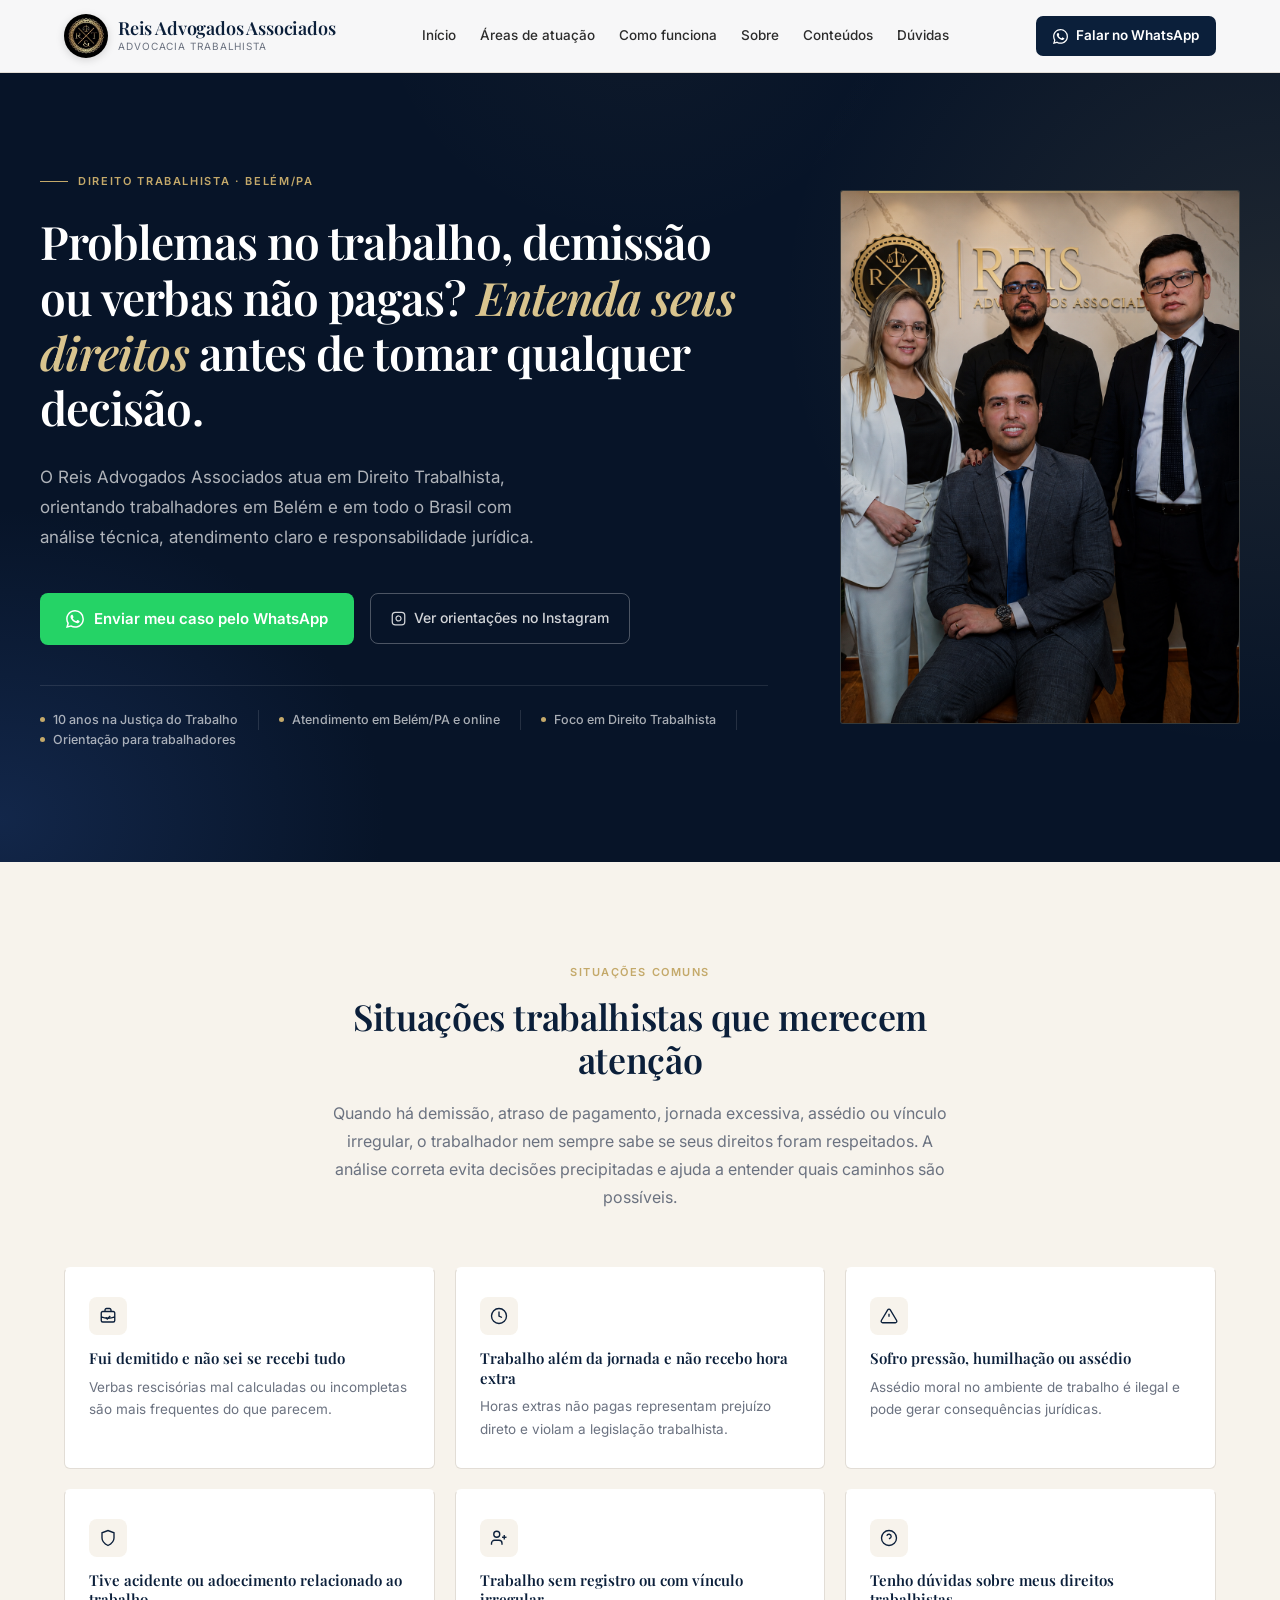
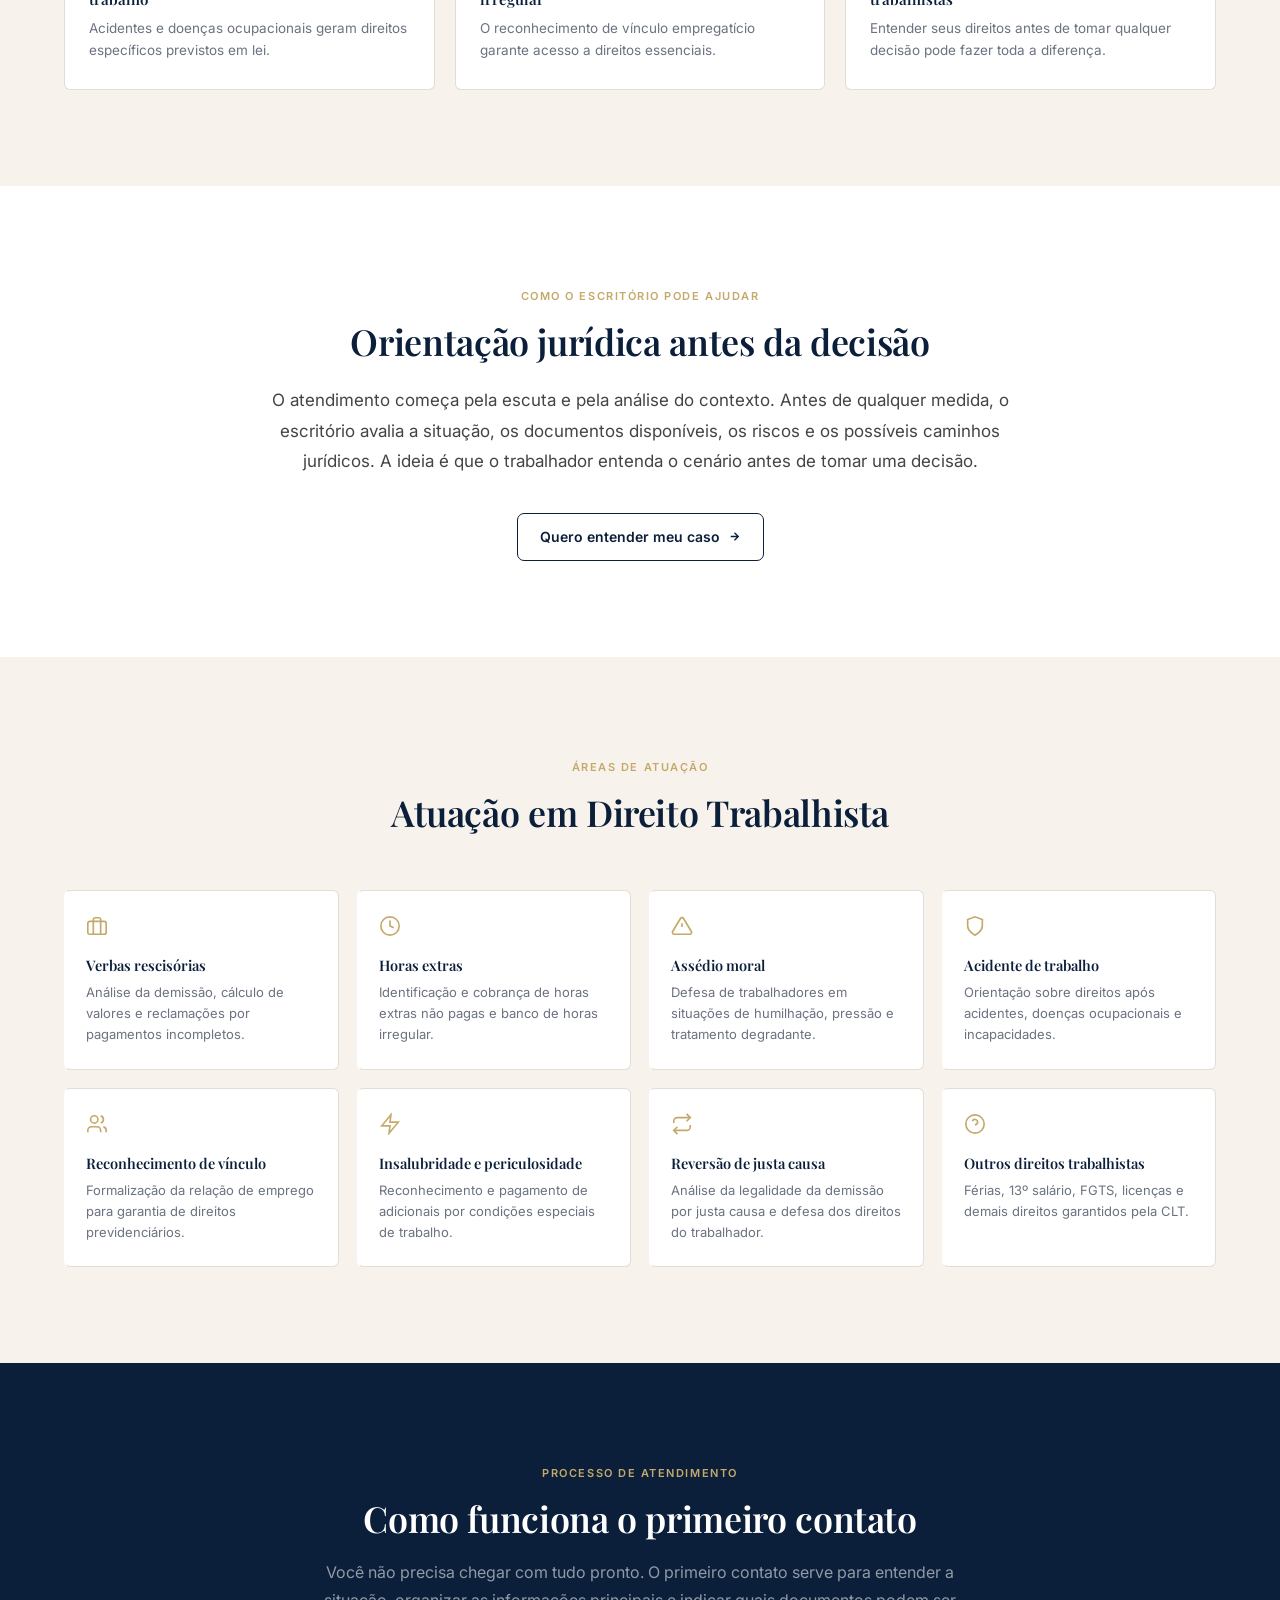
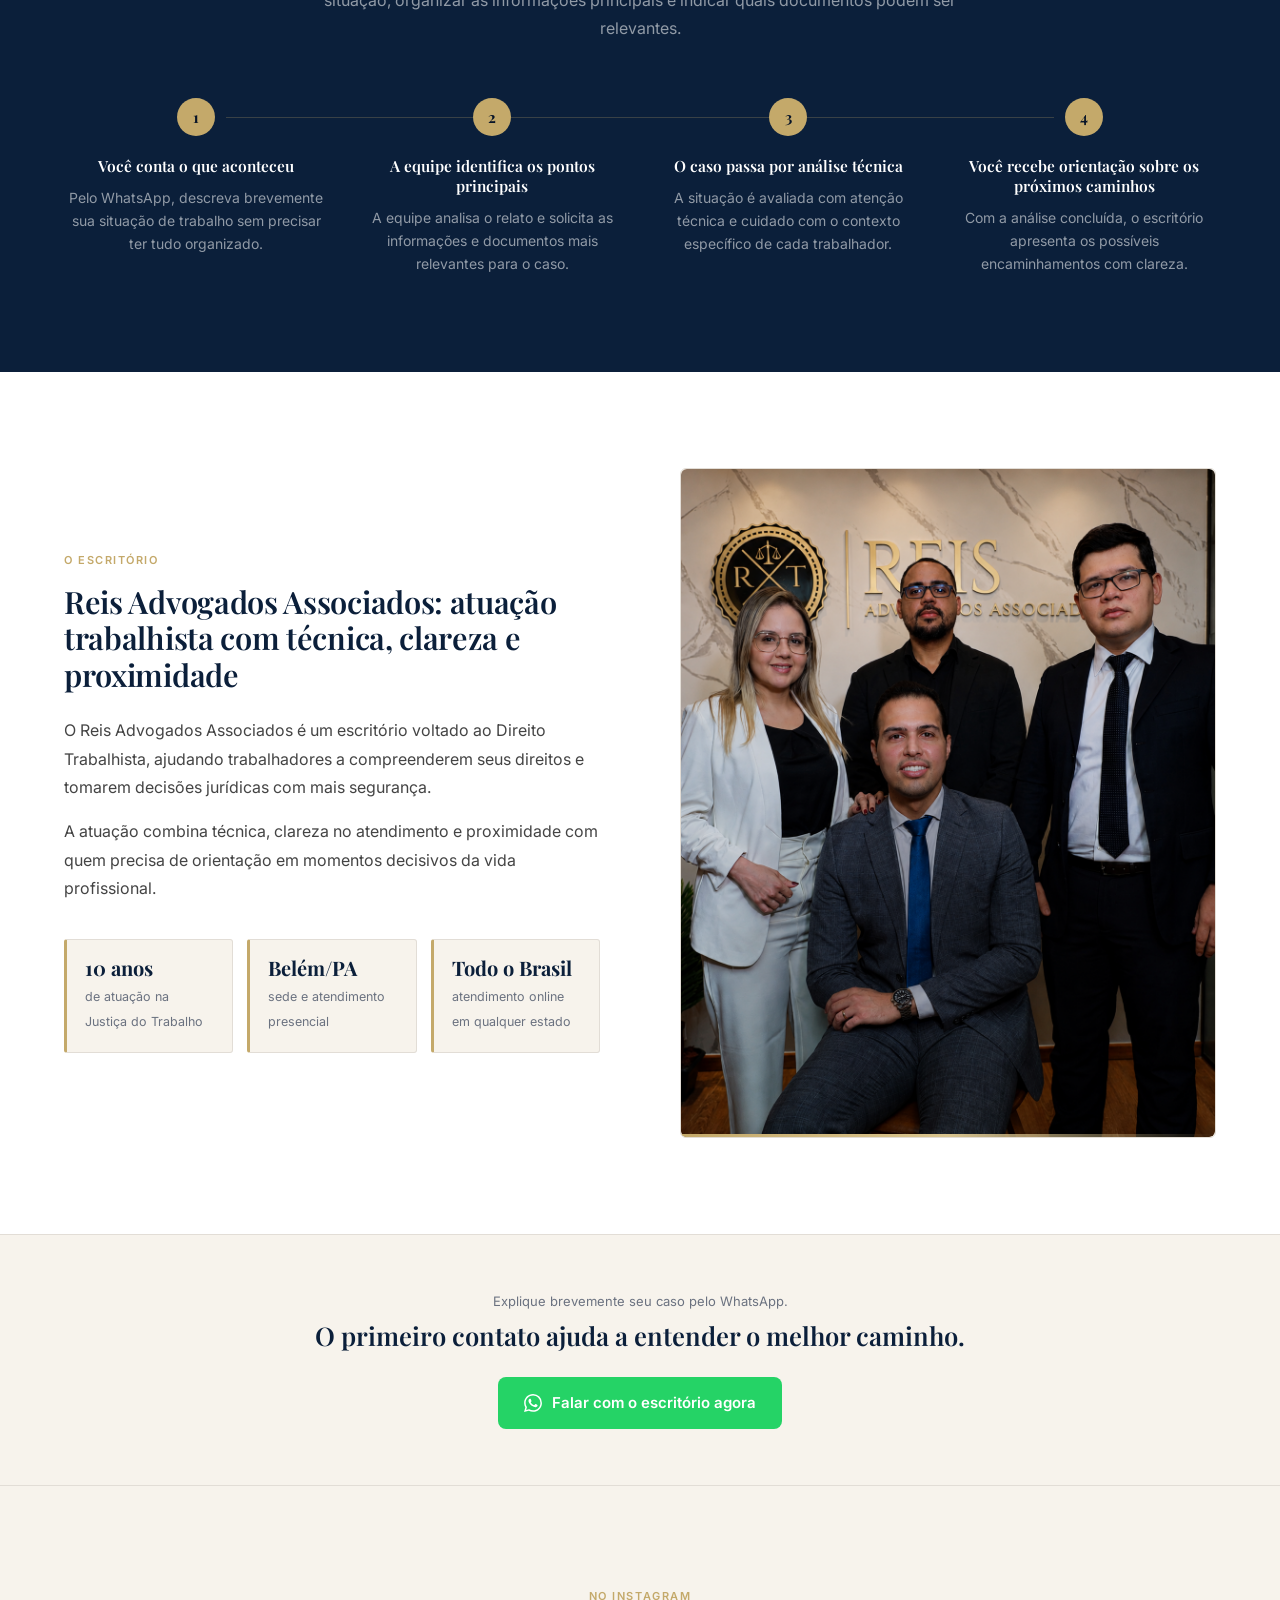
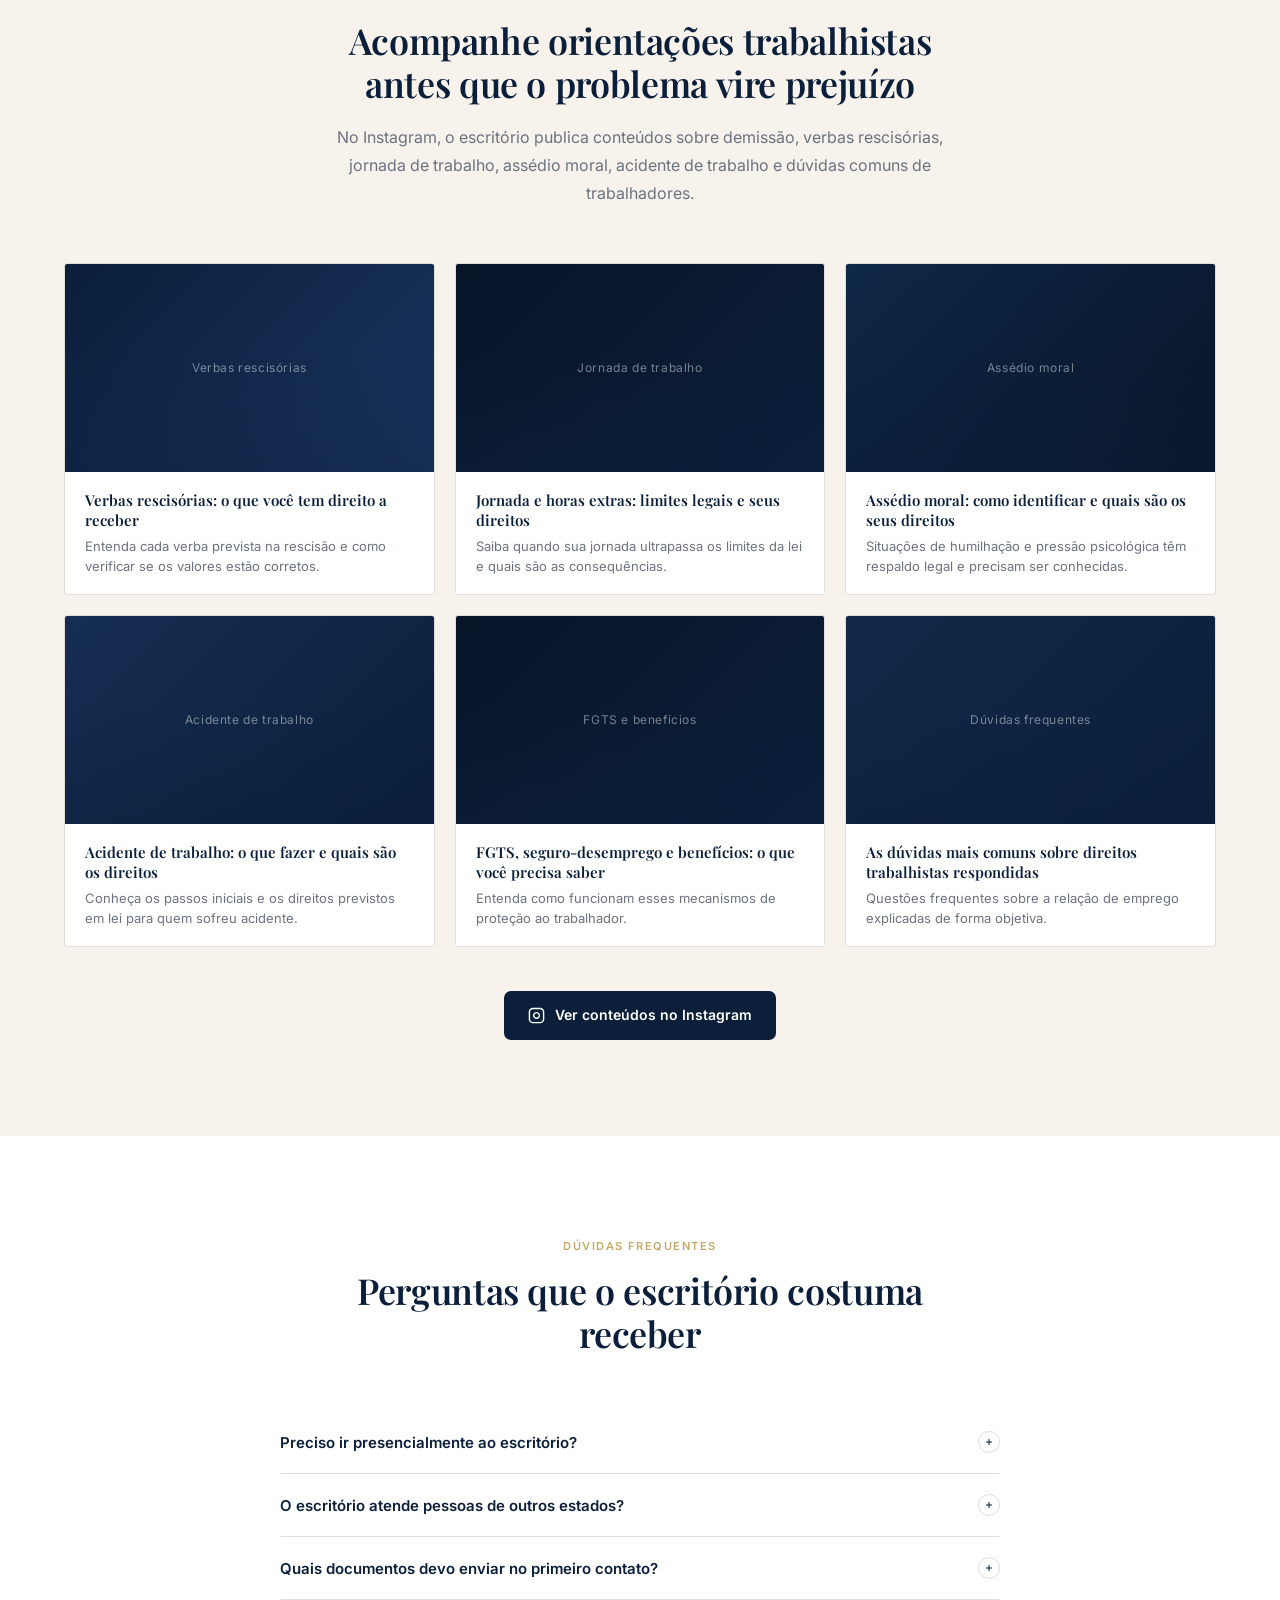
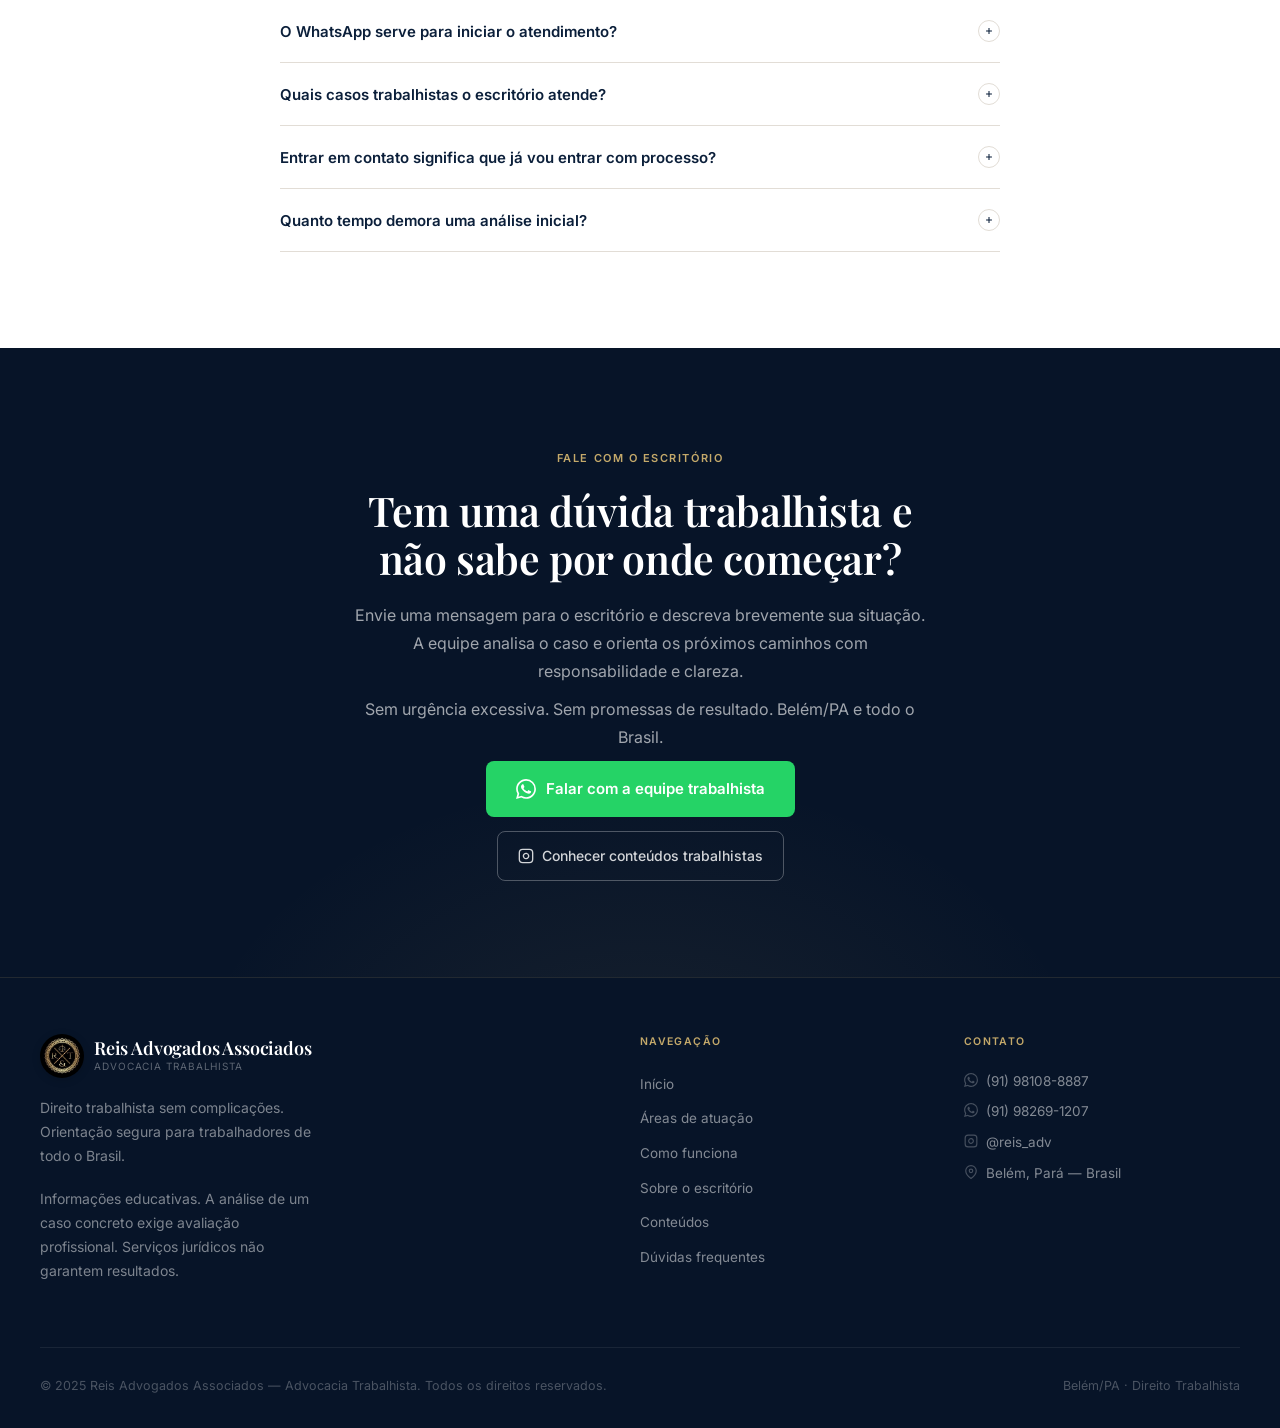
==== commit a31286eb: "Ajuste responsividade" ====
--- a/index.html
+++ b/index.html
@@ -399,29 +399,20 @@
       display: inline-flex;
       align-items: center;
       gap: 10px;
-      background: var(--navy-mid);
+      background: var(--whatsapp);
       color: #fff;
       text-decoration: none;
       font-size: 15px;
       font-weight: 600;
       padding: 14px 26px;
       border-radius: 8px;
-      border: 1px solid rgba(196,169,106,0.3);
       transition: background 0.2s, transform 0.15s, box-shadow 0.2s;
     }
 
     .btn-wa:hover {
-      background: #24385e;
+      background: var(--whatsapp-dk);
       transform: translateY(-2px);
-      box-shadow: 0 10px 28px rgba(11, 31, 58, 0.35);
-    }
-
-    .btn-wa .wa-dot {
-      width: 8px;
-      height: 8px;
-      background: var(--whatsapp);
-      border-radius: 50%;
-      flex-shrink: 0;
+      box-shadow: 0 10px 28px rgba(37, 211, 102, 0.35);
     }
 
     .btn-ghost {
@@ -1131,33 +1122,28 @@
     }
 
     /* ── MOBILE BOTTOM BAR ───────────────────── */
-    .mobile-bar {
+    /* ── FAB WHATSAPP ─────────────────────── */
+    .wa-fab {
       display: none;
       position: fixed;
-      bottom: 0;
-      left: 0;
-      right: 0;
+      bottom: 24px;
+      right: 20px;
       z-index: 150;
-      padding: 10px 16px calc(10px + env(safe-area-inset-bottom));
-      background: rgba(255,255,255,0.97);
-      backdrop-filter: blur(10px);
-      border-top: 1px solid var(--border);
-      box-shadow: 0 -4px 18px rgba(11, 31, 58, 0.1);
-    }
-
-    .mobile-bar a {
-      display: flex;
-      align-items: center;
-      justify-content: center;
-      gap: 10px;
+      width: 56px;
+      height: 56px;
+      border-radius: 50%;
       background: var(--whatsapp);
       color: #fff;
+      align-items: center;
+      justify-content: center;
       text-decoration: none;
-      font-size: 15px;
-      font-weight: 600;
-      padding: 14px;
-      border-radius: 10px;
-      width: 100%;
+      box-shadow: 0 4px 20px rgba(37, 211, 102, 0.45);
+      transition: transform 0.2s, box-shadow 0.2s;
+    }
+
+    .wa-fab:hover {
+      transform: scale(1.08);
+      box-shadow: 0 6px 28px rgba(37, 211, 102, 0.55);
     }
 
     /* ── FOOTER ──────────────────────────────── */
@@ -1414,12 +1400,8 @@
         gap: 36px;
       }
 
-      .mobile-bar {
-        display: block;
-      }
-
-      body {
-        padding-bottom: 74px;
+      .wa-fab {
+        display: flex;
       }
     }
 
@@ -1518,7 +1500,7 @@
           <div class="hero-actions">
             <a href="https://wa.me/5591981088887?text=Ol%C3%A1%2C%20gostaria%20de%20enviar%20meu%20caso%20trabalhista%20para%20orienta%C3%A7%C3%A3o."
               class="btn-wa" target="_blank" rel="noopener" aria-label="Enviar meu caso pelo WhatsApp">
-              <span class="wa-dot"></span>
+              <svg width="18" height="18" viewBox="0 0 24 24" fill="currentColor" aria-hidden="true"><path d="M17.472 14.382c-.297-.149-1.758-.867-2.03-.967-.273-.099-.471-.148-.67.15-.197.297-.767.966-.94 1.164-.173.199-.347.223-.644.075-.297-.15-1.255-.463-2.39-1.475-.883-.788-1.48-1.761-1.653-2.059-.173-.297-.018-.458.13-.606.134-.133.298-.347.446-.52.149-.174.198-.298.298-.497.099-.198.05-.371-.025-.52-.075-.149-.669-1.612-.916-2.207-.242-.579-.487-.5-.669-.51-.173-.008-.371-.01-.57-.01-.198 0-.52.074-.792.372-.272.297-1.04 1.016-1.04 2.479 0 1.462 1.065 2.875 1.213 3.074.149.198 2.096 3.2 5.077 4.487.709.306 1.262.489 1.694.625.712.227 1.36.195 1.871.118.571-.085 1.758-.719 2.006-1.413.248-.694.248-1.289.173-1.413-.074-.124-.272-.198-.57-.347m-5.421 7.403h-.004a9.87 9.87 0 01-5.031-1.378l-.361-.214-3.741.982.998-3.648-.235-.374a9.86 9.86 0 01-1.51-5.26c.001-5.45 4.436-9.884 9.888-9.884 2.64 0 5.122 1.03 6.988 2.898a9.825 9.825 0 012.893 6.994c-.003 5.45-4.437 9.884-9.885 9.884m8.413-18.297A11.815 11.815 0 0012.05 0C5.495 0 .16 5.335.157 11.892c0 2.096.547 4.142 1.588 5.945L.057 24l6.305-1.654a11.882 11.882 0 005.683 1.448h.005c6.554 0 11.89-5.335 11.893-11.893a11.821 11.821 0 00-3.48-8.413Z"/></svg>
               Enviar meu caso pelo WhatsApp
             </a>
             <a href="https://www.instagram.com/reis_adv/" class="btn-ghost" target="_blank" rel="noopener"
@@ -2061,14 +2043,12 @@
     </div>
   </footer>
 
-  <!-- MOBILE BAR -->
-  <div class="mobile-bar" role="complementary" aria-label="Botão fixo de contato">
-    <a href="https://wa.me/5591981088887?text=Ol%C3%A1%2C%20gostaria%20de%20enviar%20meu%20caso%20trabalhista%20para%20orienta%C3%A7%C3%A3o."
-      target="_blank" rel="noopener" aria-label="Enviar meu caso pelo WhatsApp">
-      <svg width="18" height="18" viewBox="0 0 24 24" fill="currentColor" aria-hidden="true"><path d="M17.472 14.382c-.297-.149-1.758-.867-2.03-.967-.273-.099-.471-.148-.67.15-.197.297-.767.966-.94 1.164-.173.199-.347.223-.644.075-.297-.15-1.255-.463-2.39-1.475-.883-.788-1.48-1.761-1.653-2.059-.173-.297-.018-.458.13-.606.134-.133.298-.347.446-.52.149-.174.198-.298.298-.497.099-.198.05-.371-.025-.52-.075-.149-.669-1.612-.916-2.207-.242-.579-.487-.5-.669-.51-.173-.008-.371-.01-.57-.01-.198 0-.52.074-.792.372-.272.297-1.04 1.016-1.04 2.479 0 1.462 1.065 2.875 1.213 3.074.149.198 2.096 3.2 5.077 4.487.709.306 1.262.489 1.694.625.712.227 1.36.195 1.871.118.571-.085 1.758-.719 2.006-1.413.248-.694.248-1.289.173-1.413-.074-.124-.272-.198-.57-.347m-5.421 7.403h-.004a9.87 9.87 0 01-5.031-1.378l-.361-.214-3.741.982.998-3.648-.235-.374a9.86 9.86 0 01-1.51-5.26c.001-5.45 4.436-9.884 9.888-9.884 2.64 0 5.122 1.03 6.988 2.898a9.825 9.825 0 012.893 6.994c-.003 5.45-4.437 9.884-9.885 9.884m8.413-18.297A11.815 11.815 0 0012.05 0C5.495 0 .16 5.335.157 11.892c0 2.096.547 4.142 1.588 5.945L.057 24l6.305-1.654a11.882 11.882 0 005.683 1.448h.005c6.554 0 11.89-5.335 11.893-11.893a11.821 11.821 0 00-3.48-8.413Z"/></svg>
-      Enviar meu caso pelo WhatsApp
-    </a>
-  </div>
+  <!-- FAB WHATSAPP -->
+  <a class="wa-fab"
+    href="https://wa.me/5591981088887?text=Ol%C3%A1%2C%20gostaria%20de%20enviar%20meu%20caso%20trabalhista%20para%20orienta%C3%A7%C3%A3o."
+    target="_blank" rel="noopener" aria-label="Enviar meu caso pelo WhatsApp">
+    <svg width="26" height="26" viewBox="0 0 24 24" fill="currentColor" aria-hidden="true"><path d="M17.472 14.382c-.297-.149-1.758-.867-2.03-.967-.273-.099-.471-.148-.67.15-.197.297-.767.966-.94 1.164-.173.199-.347.223-.644.075-.297-.15-1.255-.463-2.39-1.475-.883-.788-1.48-1.761-1.653-2.059-.173-.297-.018-.458.13-.606.134-.133.298-.347.446-.52.149-.174.198-.298.298-.497.099-.198.05-.371-.025-.52-.075-.149-.669-1.612-.916-2.207-.242-.579-.487-.5-.669-.51-.173-.008-.371-.01-.57-.01-.198 0-.52.074-.792.372-.272.297-1.04 1.016-1.04 2.479 0 1.462 1.065 2.875 1.213 3.074.149.198 2.096 3.2 5.077 4.487.709.306 1.262.489 1.694.625.712.227 1.36.195 1.871.118.571-.085 1.758-.719 2.006-1.413.248-.694.248-1.289.173-1.413-.074-.124-.272-.198-.57-.347m-5.421 7.403h-.004a9.87 9.87 0 01-5.031-1.378l-.361-.214-3.741.982.998-3.648-.235-.374a9.86 9.86 0 01-1.51-5.26c.001-5.45 4.436-9.884 9.888-9.884 2.64 0 5.122 1.03 6.988 2.898a9.825 9.825 0 012.893 6.994c-.003 5.45-4.437 9.884-9.885 9.884m8.413-18.297A11.815 11.815 0 0012.05 0C5.495 0 .16 5.335.157 11.892c0 2.096.547 4.142 1.588 5.945L.057 24l6.305-1.654a11.882 11.882 0 005.683 1.448h.005c6.554 0 11.89-5.335 11.893-11.893a11.821 11.821 0 00-3.48-8.413Z"/></svg>
+  </a>
 
   <script>
     const btn = document.getElementById('hamburger');
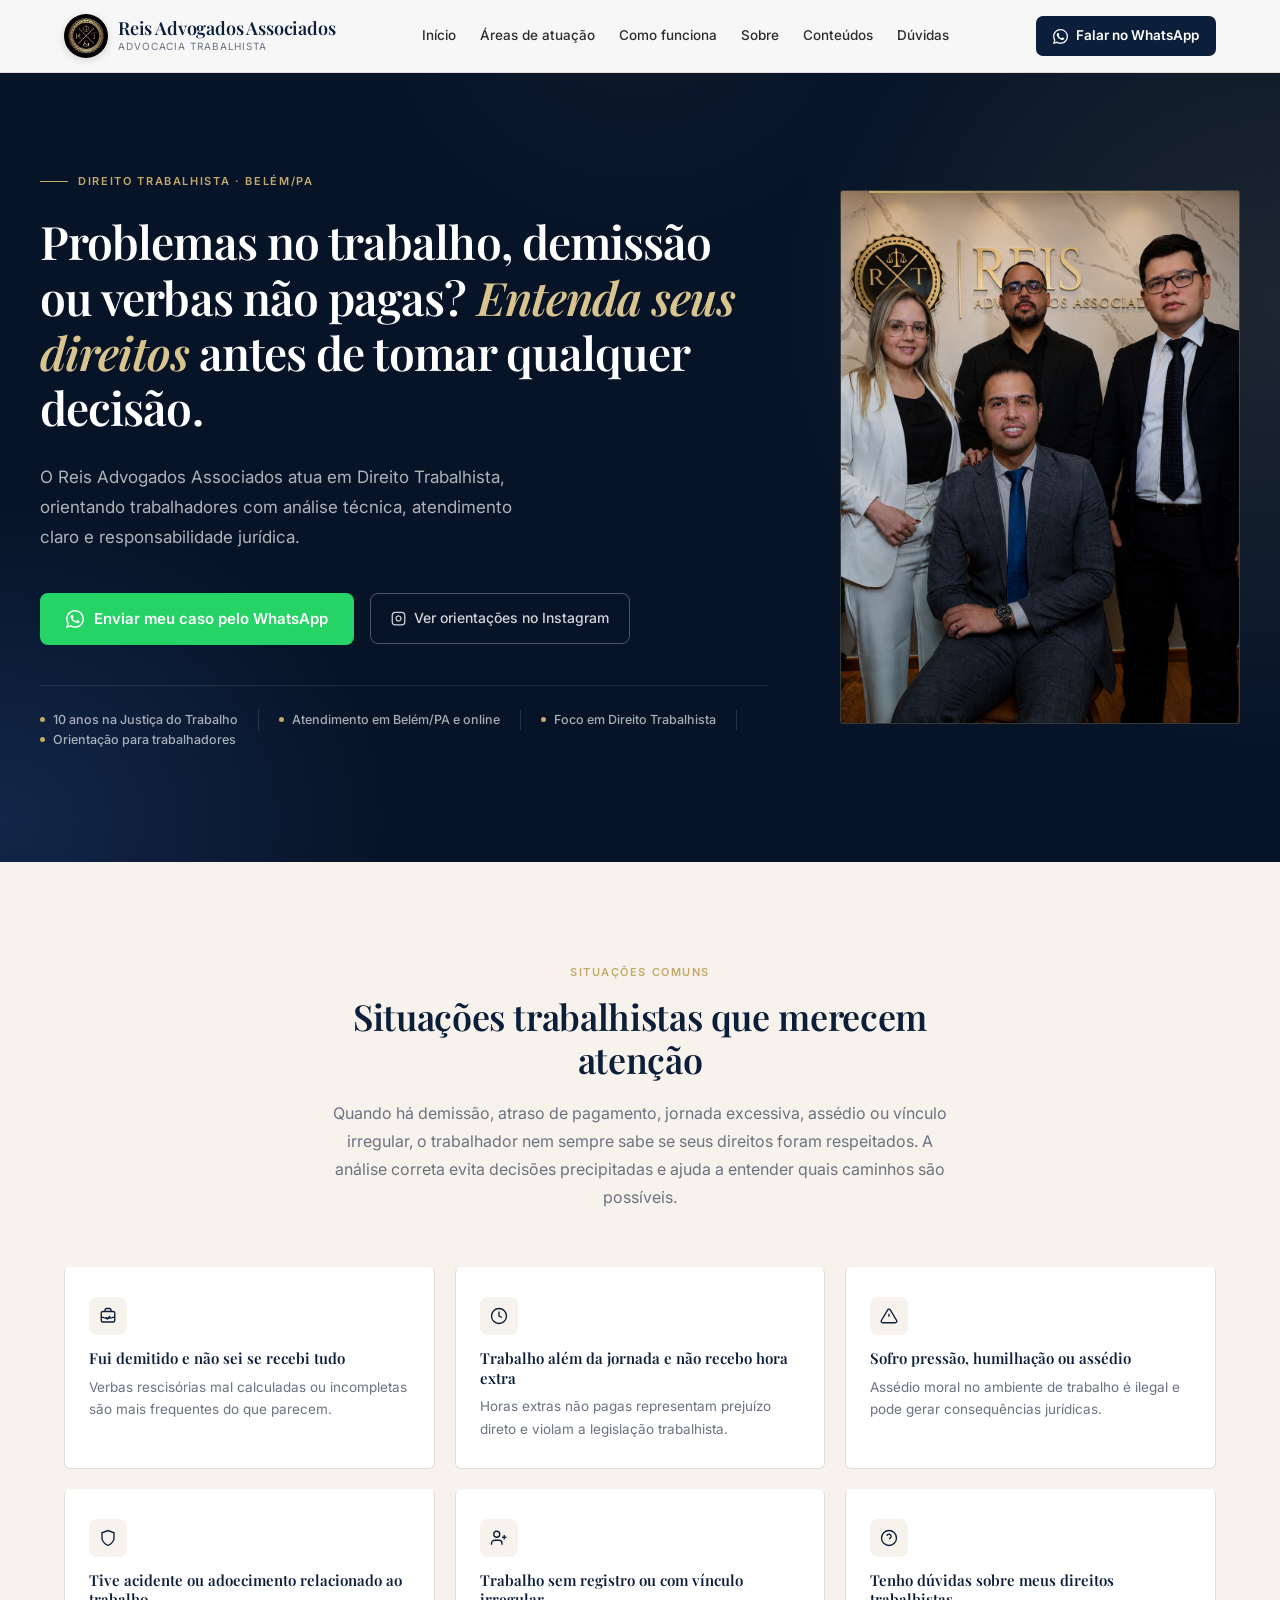
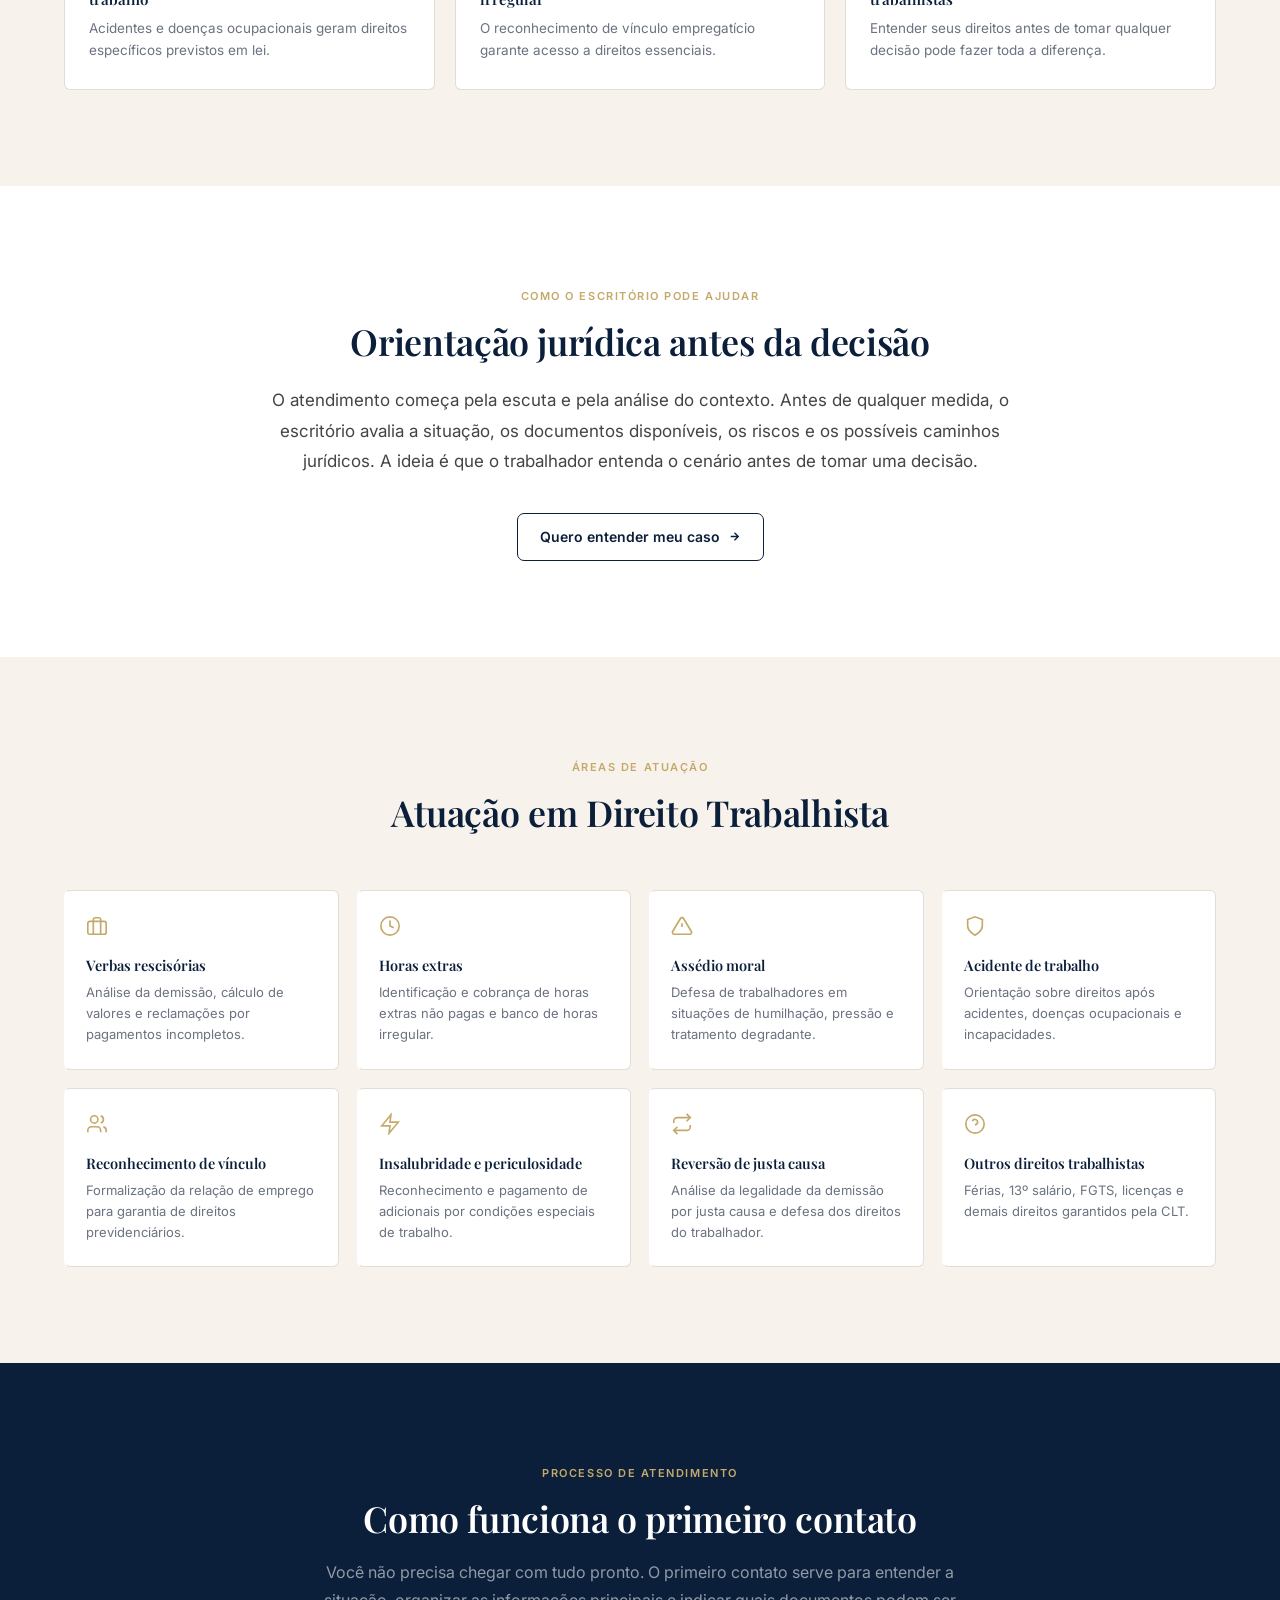
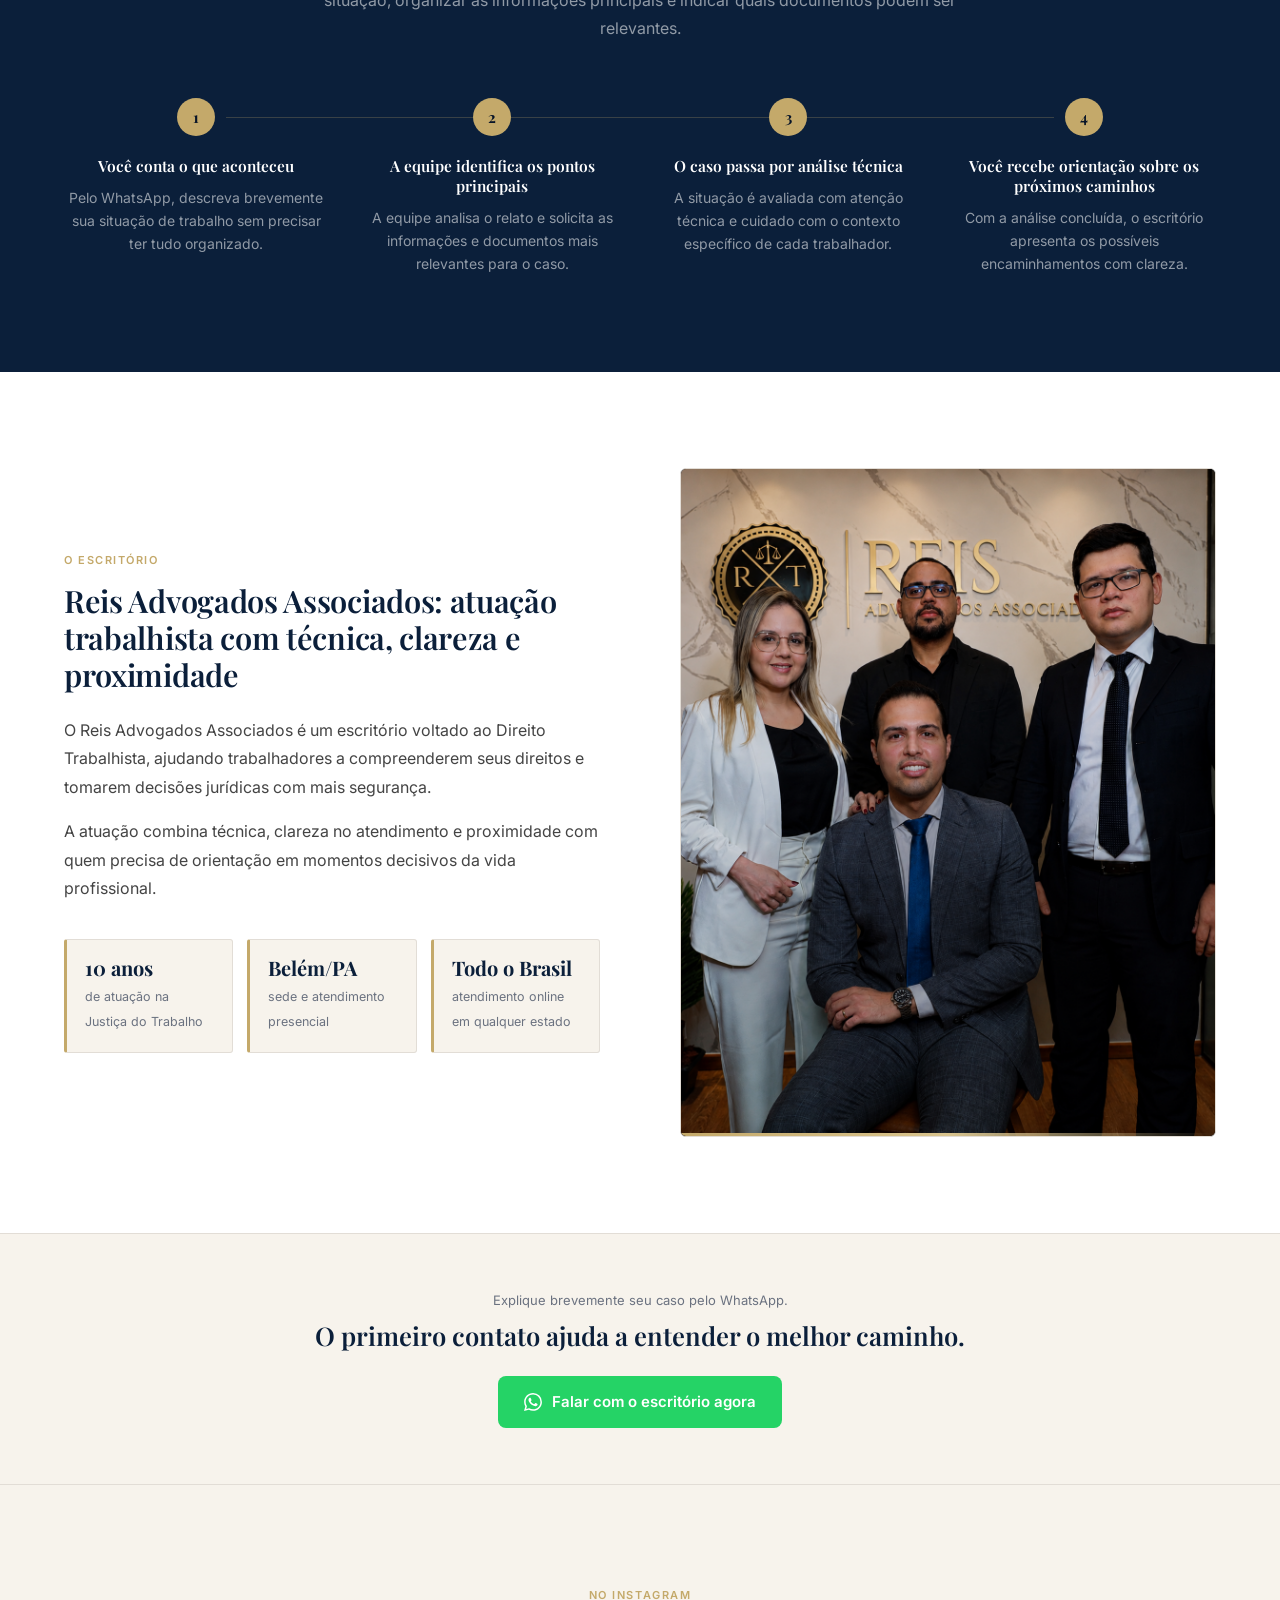
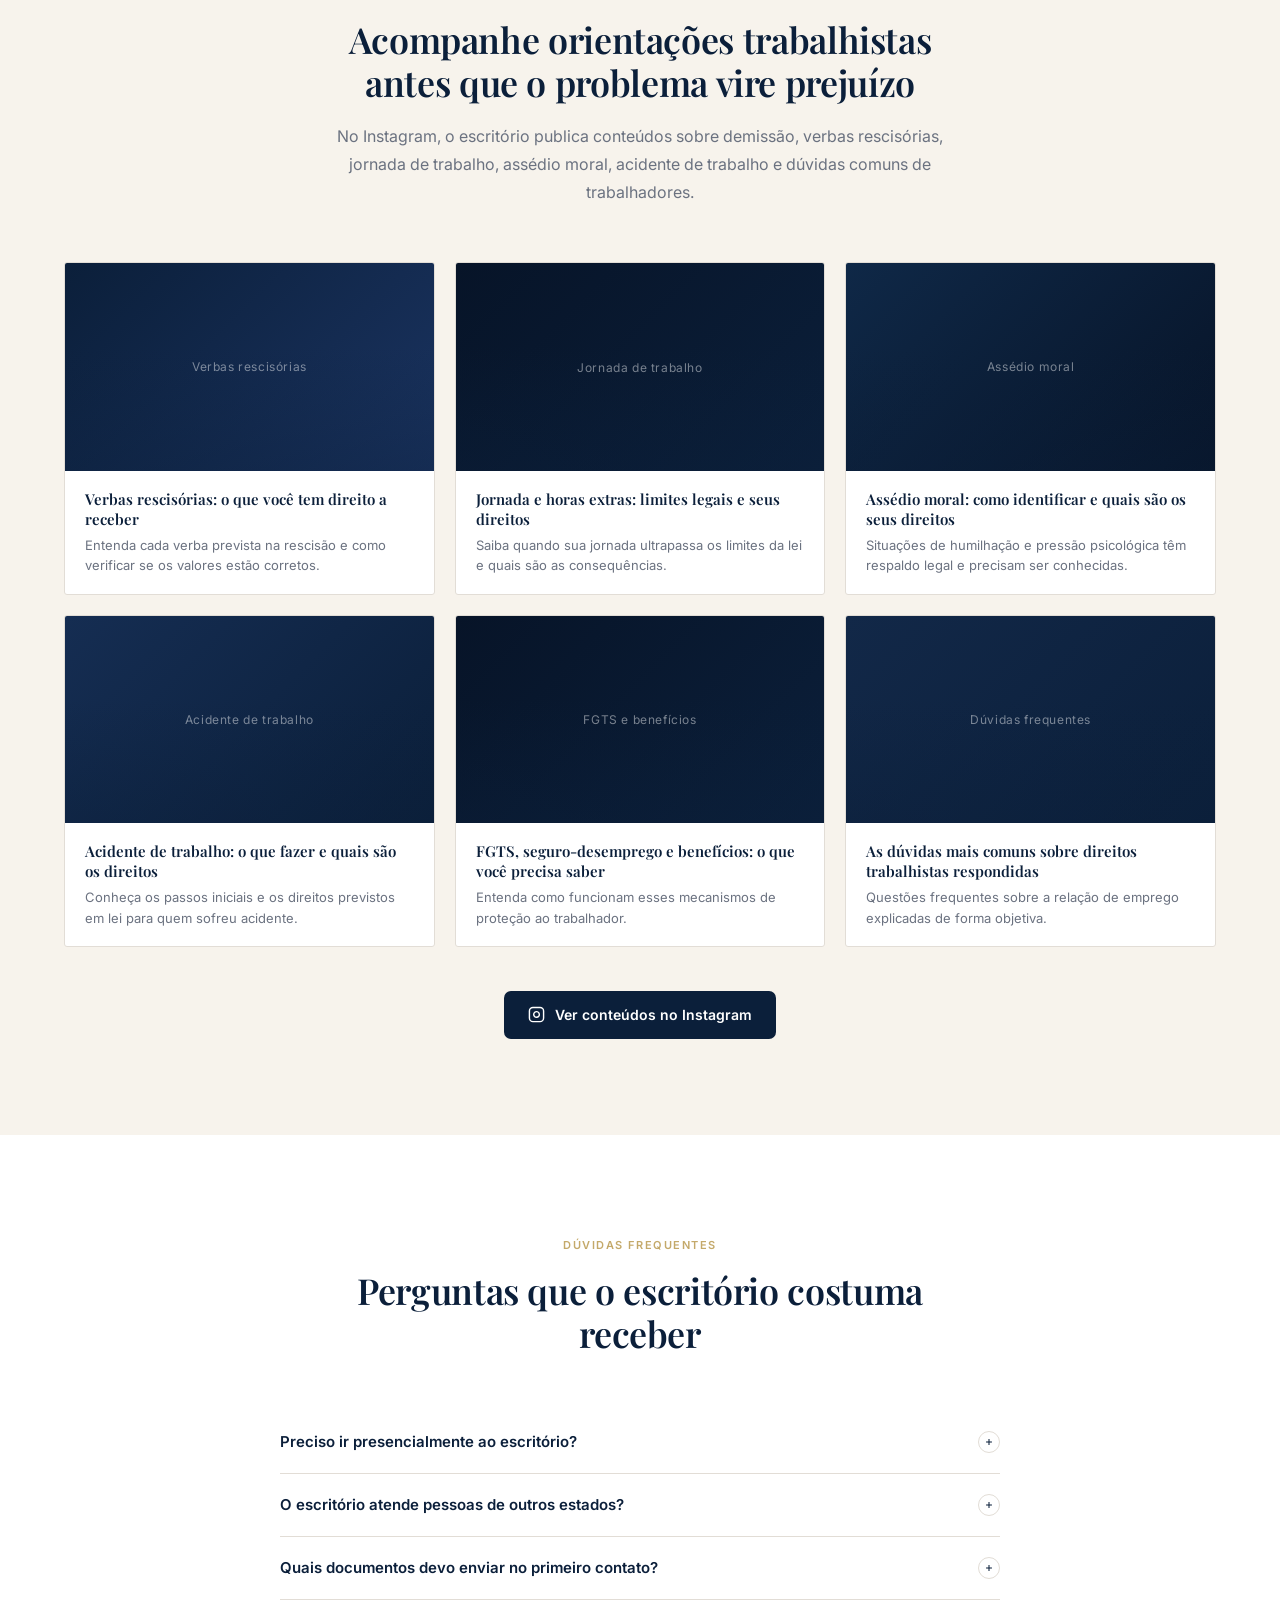
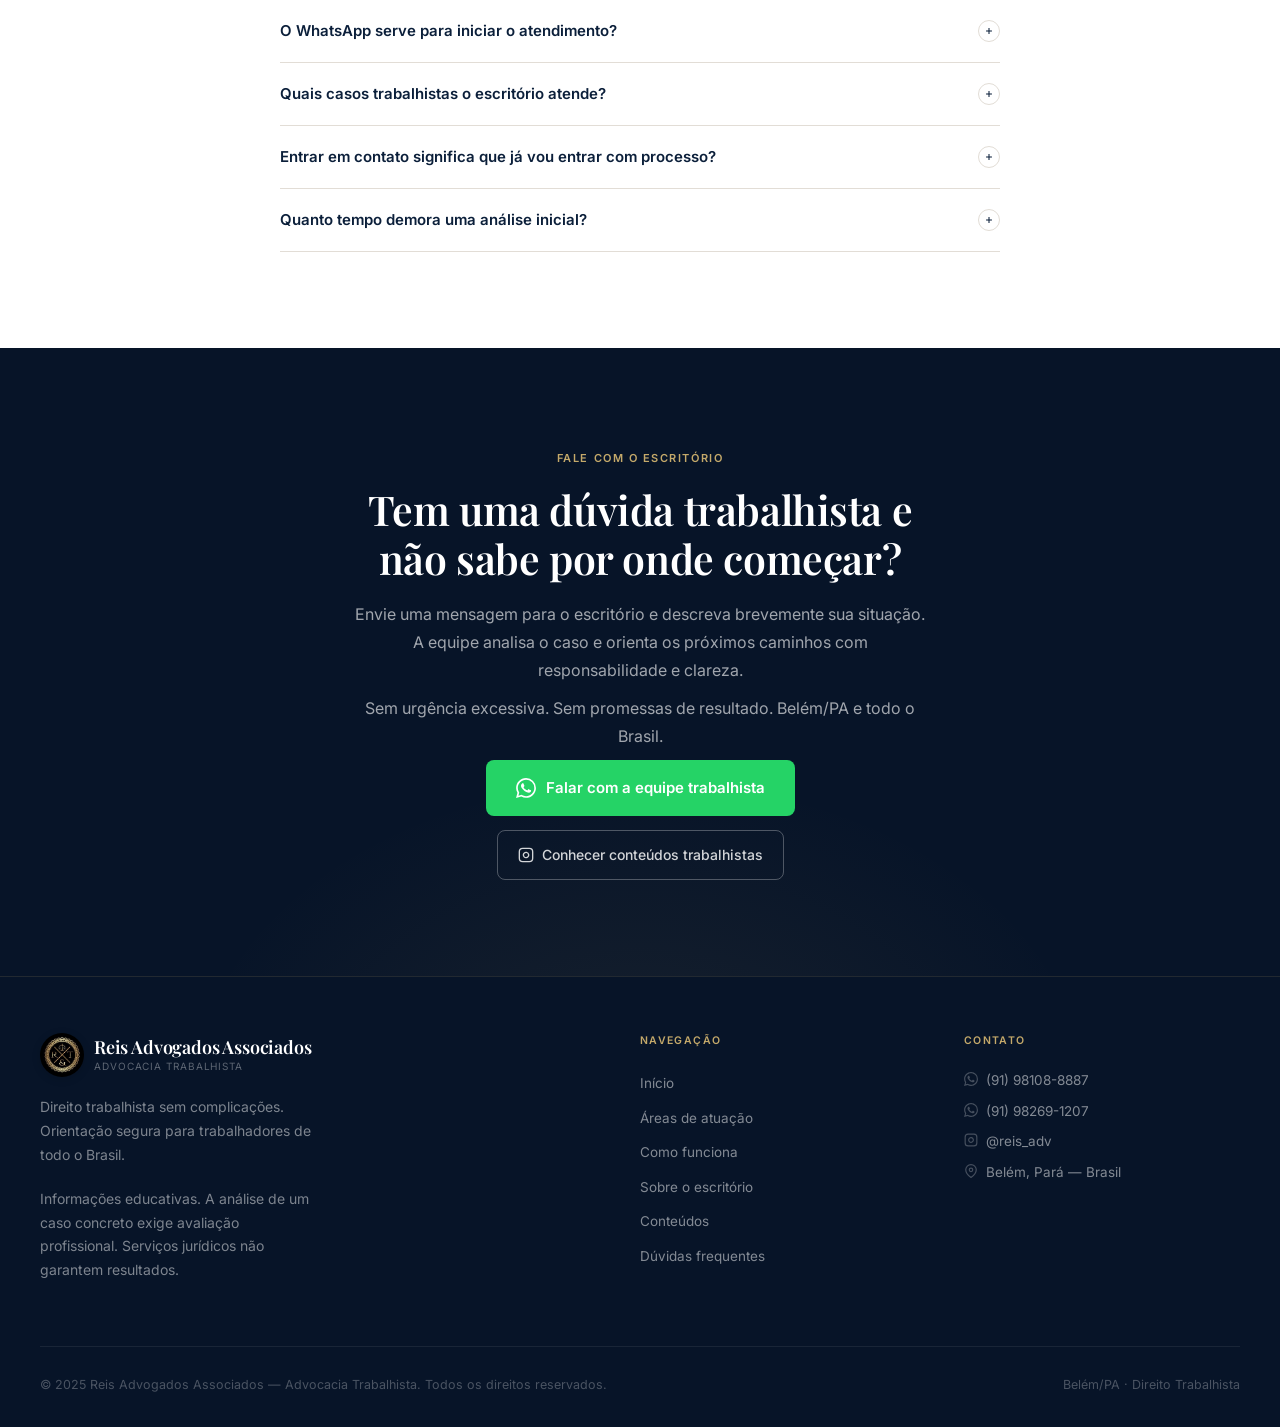
==== commit cfb6f2cd: "Ajuste copy da Hero" ====
--- a/index.html
+++ b/index.html
@@ -814,17 +814,13 @@
     }
 
     .about-visual {
-      background: var(--ivory);
+      background: var(--navy-deep);
       border: 1px solid var(--border);
       border-radius: 6px;
-      aspect-ratio: 4/5;
+      min-height: 420px;
       display: flex;
       align-items: center;
       justify-content: center;
-      flex-direction: column;
-      gap: 12px;
-      text-align: center;
-      padding: 0;
       position: relative;
       overflow: hidden;
     }
@@ -1308,8 +1304,7 @@
       }
 
       .about-visual {
-        aspect-ratio: 16/9;
-        max-height: 380px;
+        min-height: 300px;
       }
     }
 
@@ -1387,8 +1382,7 @@
       }
 
       .about-visual {
-        aspect-ratio: 16/9;
-        max-height: 300px;
+        min-height: 240px;
       }
 
       .content-grid {
@@ -1496,7 +1490,7 @@
         <div class="hero-content">
           <p class="hero-eyebrow">Direito Trabalhista · Belém/PA</p>
           <h1>Problemas no trabalho, demissão ou verbas não pagas? <em>Entenda seus direitos</em> antes de tomar qualquer decisão.</h1>
-          <p class="hero-sub">O Reis Advogados Associados atua em Direito Trabalhista, orientando trabalhadores em Belém e em todo o Brasil com análise técnica, atendimento claro e responsabilidade jurídica.</p>
+          <p class="hero-sub">O Reis Advogados Associados atua em Direito Trabalhista, orientando trabalhadores com análise técnica, atendimento claro e responsabilidade jurídica.</p>
           <div class="hero-actions">
             <a href="https://wa.me/5591981088887?text=Ol%C3%A1%2C%20gostaria%20de%20enviar%20meu%20caso%20trabalhista%20para%20orienta%C3%A7%C3%A3o."
               class="btn-wa" target="_blank" rel="noopener" aria-label="Enviar meu caso pelo WhatsApp">
@@ -1757,7 +1751,7 @@
         </div>
         <div class="about-visual fade-up d2">
           <img src="team.png" alt="Equipe Reis Advogados Associados"
-            style="width: 100%; height: 100%; object-fit: cover; border-radius: 6px;">
+            style="width: 100%; height: 100%; object-fit: contain; display: block;">
         </div>
       </div>
     </section>
